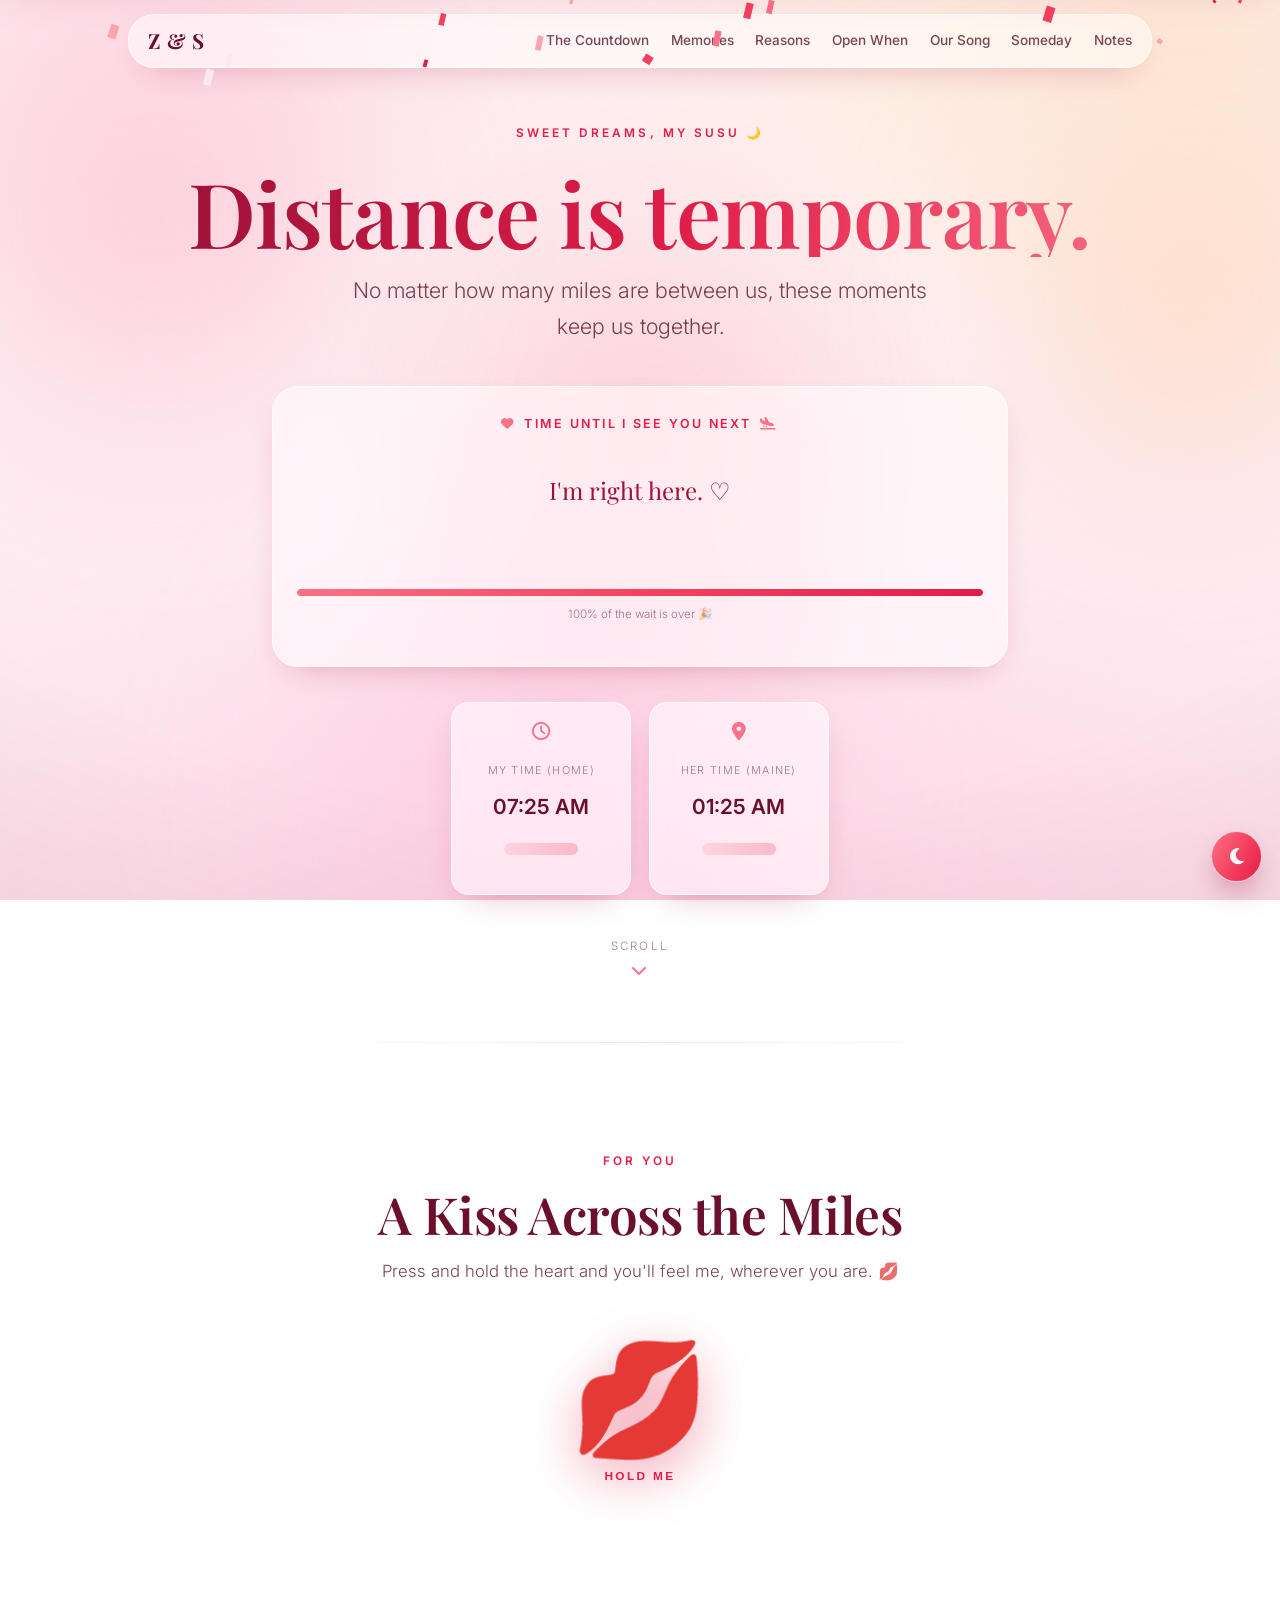
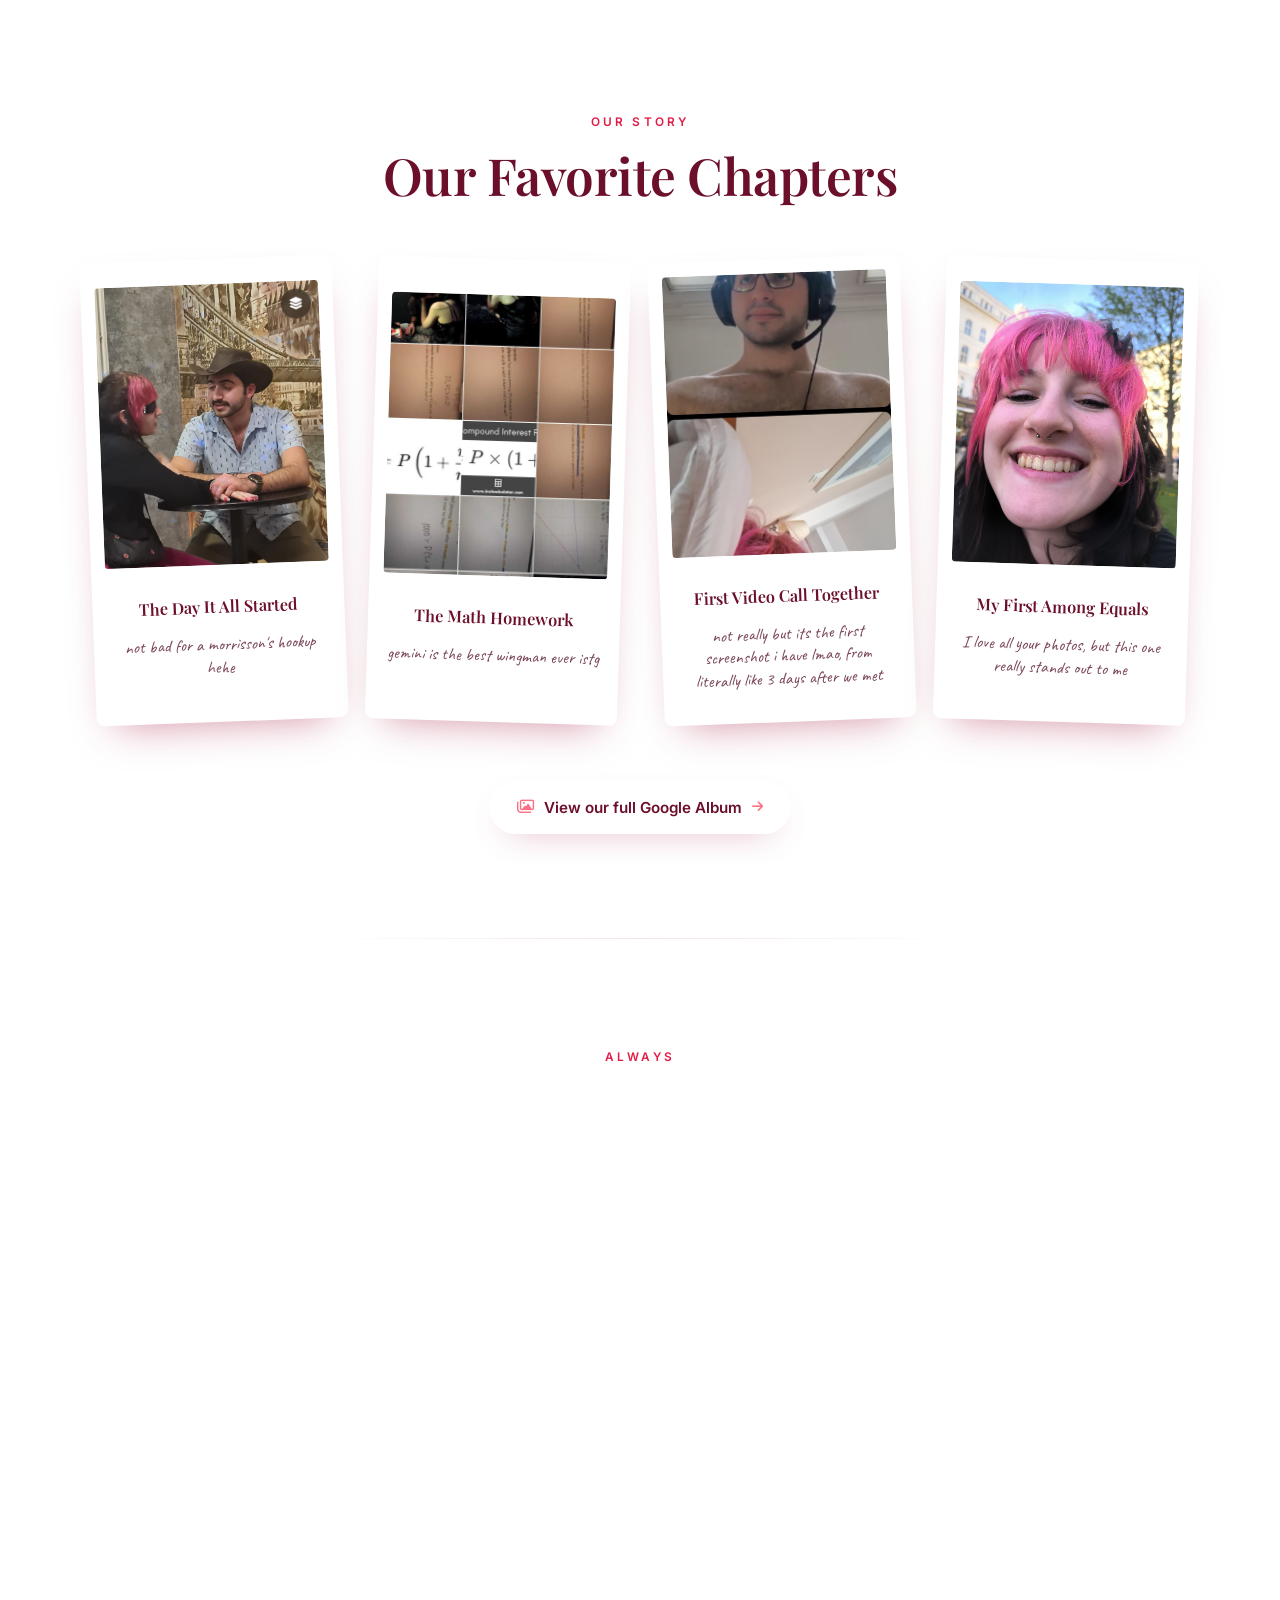
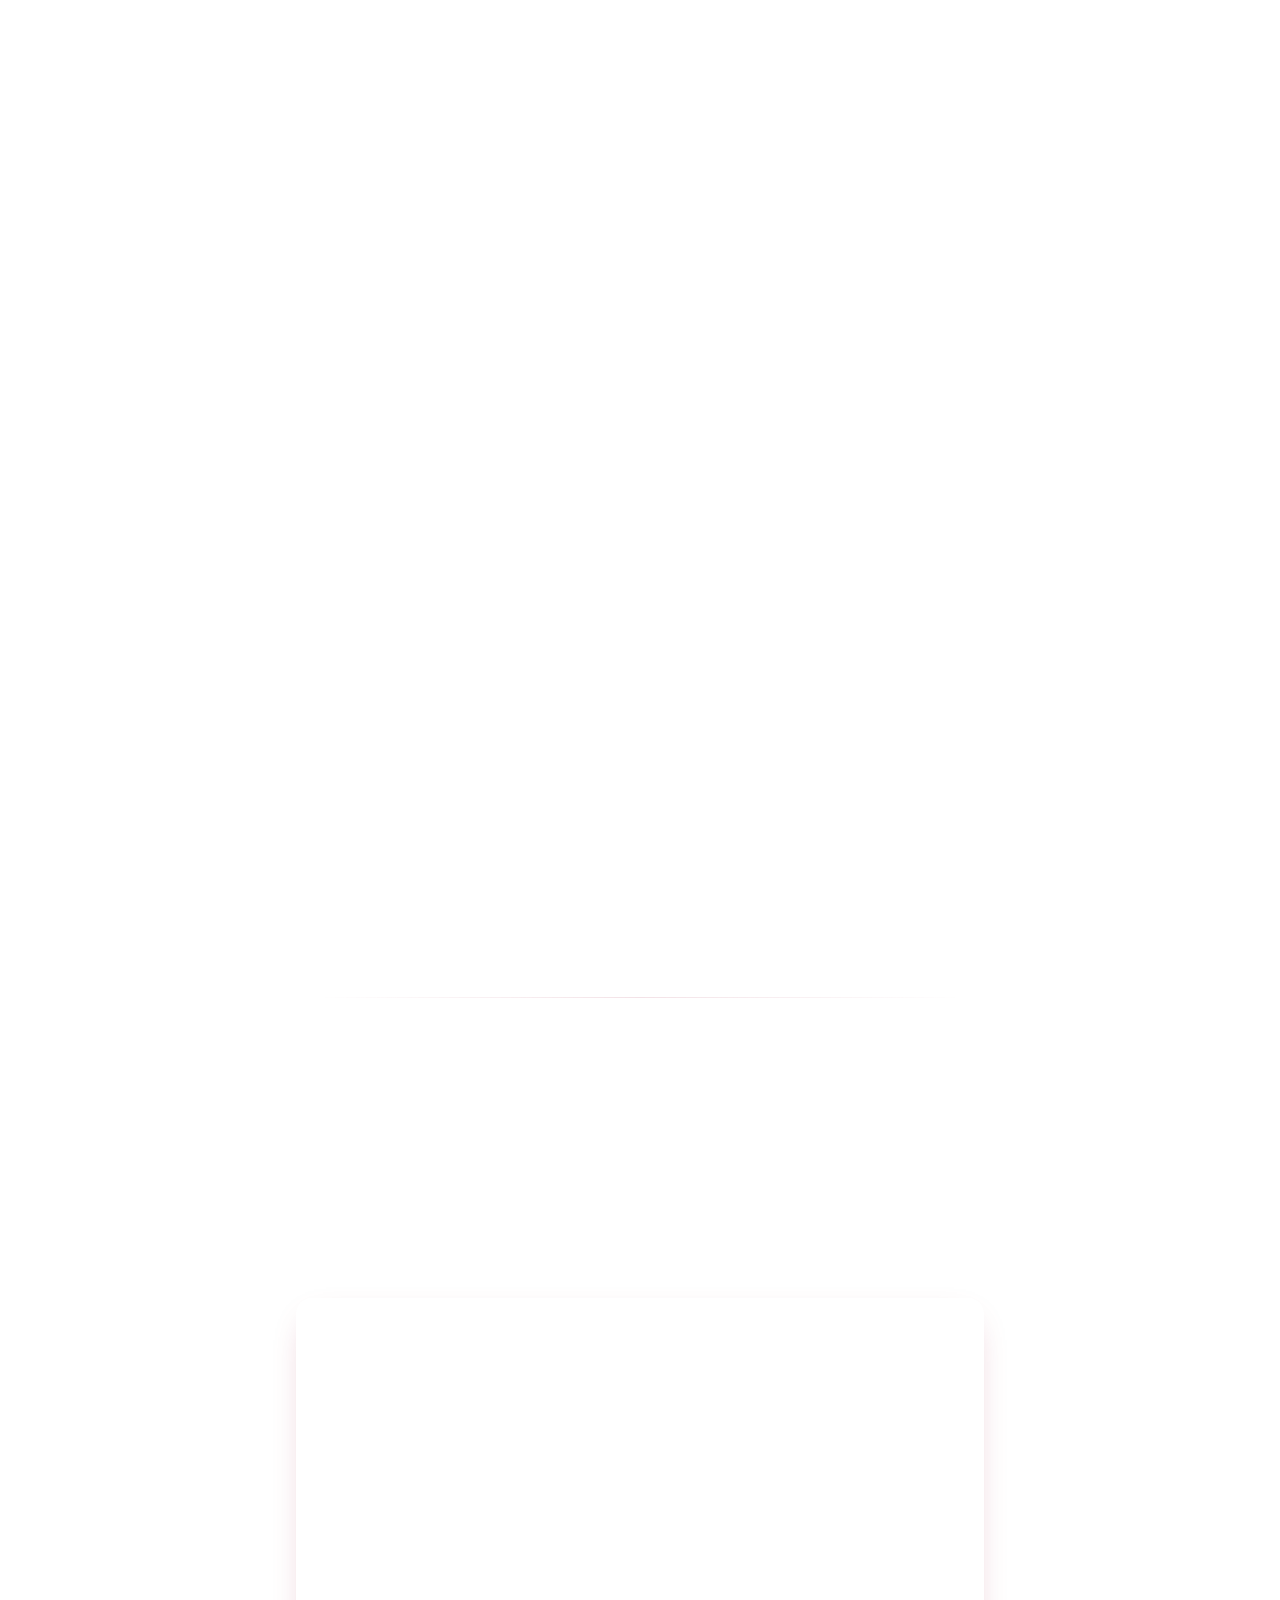
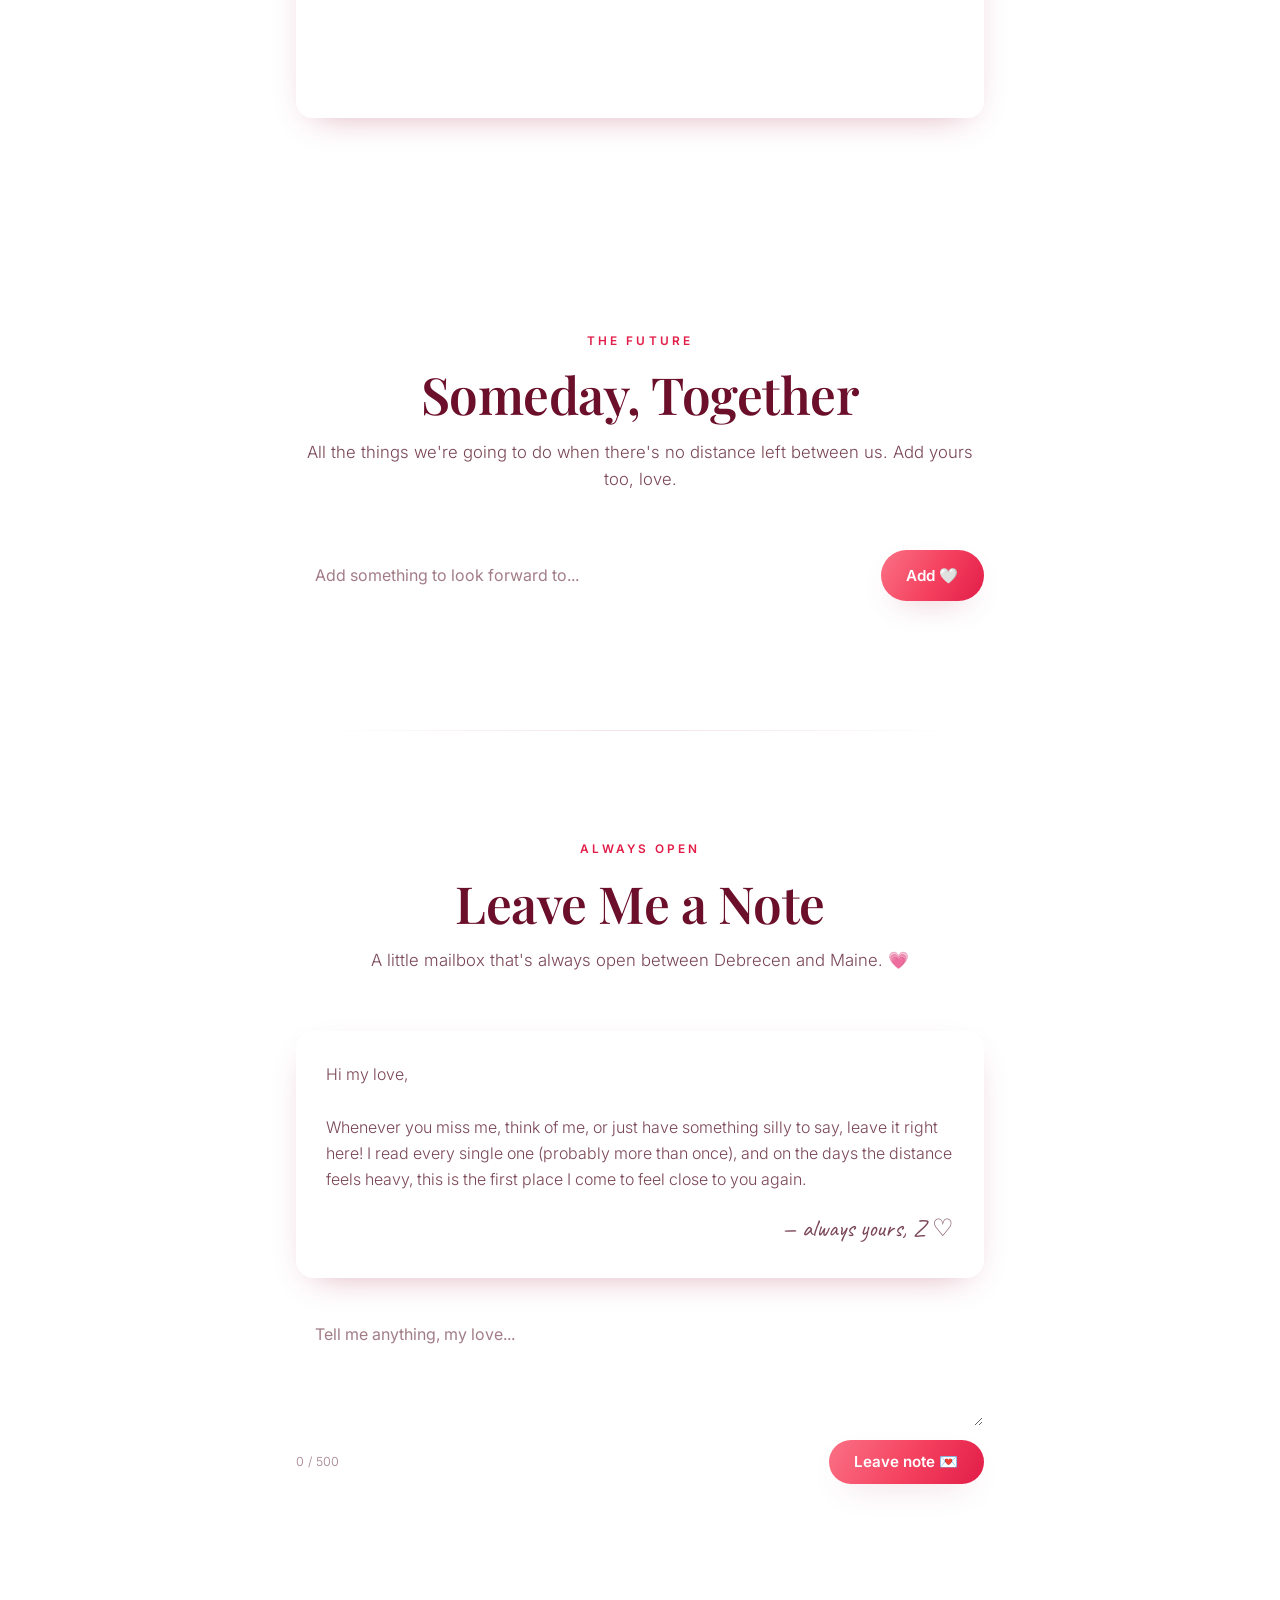
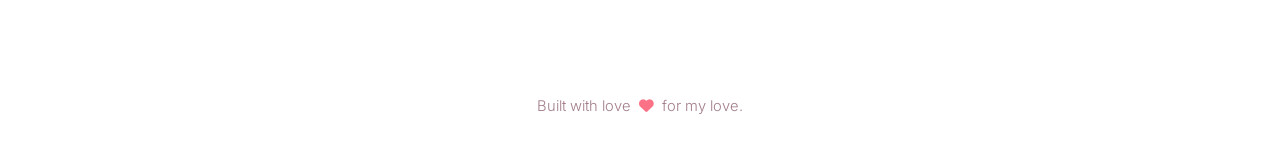
==== index.html @ ee59150f "Add files via upload" ====
<!DOCTYPE html>
<html lang='en'>
<head>
<meta charset='UTF-8'>
<meta name='viewport' content='width=device-width, initial-scale=1.0, viewport-fit=cover'>
<title>Our Memories</title>
<meta name='description' content='A little corner of the internet for us — counting down the days until I see you again.'>
<meta name='robots' content='noindex, nofollow'>
<meta property='og:title' content='Our Memories'>
<meta property='og:description' content='Distance is temporary. These moments keep us together.'>
<meta property='og:type' content='website'>
<link rel='icon' href="data:image/svg+xml,<svg xmlns='http://www.w3.org/2000/svg' viewBox='0 0 100 100'><text y='.9em' font-size='90'>💗</text></svg>">
<link rel='manifest' href='manifest.webmanifest'>
<meta name='theme-color' content='#fb7185'>
<meta name='apple-mobile-web-app-capable' content='yes'>
<meta name='apple-mobile-web-app-status-bar-style' content='black-translucent'>
<meta name='apple-mobile-web-app-title' content='Us'>
<link rel='apple-touch-icon' href='icon-180.png'>
<link rel='preconnect' href='https://fonts.googleapis.com'>
<link rel='preconnect' href='https://fonts.gstatic.com' crossorigin>
<link rel='stylesheet' href='https://cdnjs.cloudflare.com/ajax/libs/font-awesome/6.4.0/css/all.min.css'>
<link href='https://fonts.googleapis.com/css2?family=Playfair+Display:ital,wght@0,400;0,500;0,600;0,700;1,400;1,500&family=Inter:wght@300;400;500;600&family=Caveat:wght@500;600;700&display=swap' rel='stylesheet'>
<style>
/* ===================== TOKENS ===================== */
:root{
--cream:#fff7f3;--blush:#ffe9ef;--petal:#ffd9e6;
--rose:#fb7185;--rose-mid:#f43f5e;--rose-deep:#e11d48;--wine:#9f1239;
--ink:#4c0519;--ink-soft:rgba(76,5,25,.74);--ink-faint:rgba(76,5,25,.52);
--title:#6b0f2a;--kicker:#e11d48;
--panel:rgba(255,255,255,.55);--panel-strong:rgba(255,255,255,.76);--panel-border:rgba(255,255,255,.7);
--line:rgba(159,18,57,.12);
--shadow:0 26px 70px -28px rgba(159,18,57,.5);--shadow-sm:0 12px 34px -18px rgba(159,18,57,.42);
--grad:linear-gradient(120deg,#fb7185,#f43f5e 55%,#e11d48);
--radius:26px;--maxw:72rem;
}
body.dark{
--cream:#1b1029;--blush:#241433;--petal:#2c1530;
--ink:#efe6fb;--ink-soft:rgba(239,230,251,.78);--ink-faint:rgba(239,230,251,.5);
--title:#fbd2de;--kicker:#fb9bb1;
--panel:rgba(60,42,90,.5);--panel-strong:rgba(60,42,90,.72);--panel-border:rgba(255,255,255,.1);
--line:rgba(255,255,255,.08);
--shadow:0 28px 70px -24px rgba(0,0,0,.72);--shadow-sm:0 16px 40px -20px rgba(0,0,0,.62);
}
/* ===================== BASE ===================== */
*{box-sizing:border-box}
html{scroll-behavior:smooth;-webkit-text-size-adjust:100%}
body{margin:0;font-family:'Inter',system-ui,-apple-system,sans-serif;color:var(--ink);font-weight:300;line-height:1.65;-webkit-font-smoothing:antialiased;text-rendering:optimizeLegibility;min-height:100vh;overflow-x:hidden;
background:radial-gradient(115% 80% at 12% -6%,#ffe1ec 0%,transparent 55%),radial-gradient(95% 72% at 92% 4%,#ffe7d6 0%,transparent 50%),radial-gradient(125% 95% at 50% 112%,#ffd3e4 0%,transparent 56%),linear-gradient(180deg,#fff7f3 0%,#ffeef4 45%,#ffe6ef 100%);
background-attachment:fixed;transition:color .6s ease;}
body.dark{background:radial-gradient(115% 80% at 12% -6%,#2a1a4b 0%,transparent 55%),radial-gradient(95% 72% at 92% 4%,#3a1742 0%,transparent 50%),radial-gradient(125% 95% at 50% 112%,#241046 0%,transparent 56%),linear-gradient(180deg,#160d20 0%,#1d1230 50%,#241433 100%);background-attachment:fixed;}
::selection{background:rgba(244,63,94,.22);color:var(--wine)}
body.dark ::selection{background:rgba(251,113,133,.3);color:#fff}
img{max-width:100%;display:block}
a{color:inherit;text-decoration:none}
h1,h2,h3{margin:0;font-weight:600;line-height:1.08;letter-spacing:-.01em}
.serif,.serif-font{font-family:'Playfair Display',serif}
.script{font-family:'Caveat',cursive}
.text-2xl{font-size:1.5rem}.text-rose-900{color:var(--wine)}
.hidden{display:none!important}.flex{display:flex}.opacity-0{opacity:0!important}
.scale-95{transform:scale(.95)}.scale-100{transform:scale(1)}
.sr-only{position:absolute;width:1px;height:1px;padding:0;margin:-1px;overflow:hidden;clip:rect(0,0,0,0);white-space:nowrap;border:0}
.skip-link{position:absolute;left:-999px;top:0;z-index:300}
.skip-link:focus{left:12px;top:12px;background:#fff;color:var(--rose-deep);padding:.6rem 1.1rem;border-radius:999px;box-shadow:var(--shadow-sm)}
:focus-visible{outline:3px solid var(--rose-mid);outline-offset:3px;border-radius:.5rem}
/* ===================== CINEMATIC BG ===================== */
.bg-cine{position:fixed;inset:0;z-index:0;pointer-events:none;overflow:hidden}
.bg-cine .orb{position:absolute;border-radius:50%;filter:blur(64px);opacity:.55;mix-blend-mode:multiply;animation:orb-drift 28s ease-in-out infinite}
.orb.o1{width:48vw;height:48vw;left:-12vw;top:-10vh;background:radial-gradient(circle,#ffb3c8,transparent 68%)}
.orb.o2{width:42vw;height:42vw;right:-14vw;top:4vh;background:radial-gradient(circle,#ffd0a8,transparent 68%);animation-delay:-9s}
.orb.o3{width:54vw;height:54vw;left:16vw;bottom:-26vh;background:radial-gradient(circle,#ffc2dd,transparent 68%);animation-delay:-17s}
body.dark .bg-cine .orb{mix-blend-mode:screen;opacity:.42}
body.dark .orb.o1{background:radial-gradient(circle,#7a3fb0,transparent 68%)}
body.dark .orb.o2{background:radial-gradient(circle,#b5497e,transparent 68%)}
body.dark .orb.o3{background:radial-gradient(circle,#5b3aa6,transparent 68%)}
@keyframes orb-drift{0%,100%{transform:translate(0,0) scale(1)}33%{transform:translate(4vw,3vh) scale(1.08)}66%{transform:translate(-3vw,-2vh) scale(.95)}}
.bg-cine .grain{position:absolute;inset:-50%;width:200%;height:200%;background-image:url("data:image/svg+xml,%3Csvg xmlns='http://www.w3.org/2000/svg' width='160' height='160'%3E%3Cfilter id='n'%3E%3CfeTurbulence type='fractalNoise' baseFrequency='0.8' numOctaves='2' stitchTiles='stitch'/%3E%3C/filter%3E%3Crect width='100%25' height='100%25' filter='url(%23n)'/%3E%3C/svg%3E");opacity:.045;mix-blend-mode:multiply}
body.dark .bg-cine .grain{opacity:.07;mix-blend-mode:overlay}
.bg-cine::after{content:'';position:absolute;inset:0;background:radial-gradient(125% 100% at 50% 38%,transparent 52%,rgba(76,5,25,.12) 100%)}
body.dark .bg-cine::after{background:radial-gradient(125% 100% at 50% 38%,transparent 48%,rgba(0,0,0,.5) 100%)}
.content-layer{position:relative;z-index:1}
/* ===================== GLASS / SHELL ===================== */
.glass-panel{background:var(--panel);-webkit-backdrop-filter:blur(18px) saturate(140%);backdrop-filter:blur(18px) saturate(140%);border:1px solid var(--panel-border);box-shadow:var(--shadow-sm)}
.wrap{width:100%;max-width:var(--maxw);margin:0 auto;padding:0 1.5rem}
.section{padding:6.5rem 0;position:relative}
.section.alt::before{content:'';position:absolute;left:50%;top:0;transform:translateX(-50%);width:min(80%,640px);height:1px;background:linear-gradient(90deg,transparent,var(--line),transparent)}
.narrow{max-width:46rem;margin-left:auto;margin-right:auto}
.sec-head{text-align:center;max-width:42rem;margin:0 auto 3.5rem}
.kicker{display:inline-block;font-size:.74rem;text-transform:uppercase;letter-spacing:.26em;font-weight:600;color:var(--kicker);margin-bottom:1rem}
.sec-title{font-family:'Playfair Display',serif;font-size:clamp(2.1rem,5vw,3.2rem);color:var(--title)}
.sec-sub{margin-top:1rem;color:var(--ink-soft);font-size:1.05rem;font-weight:300}
/* ===================== BUTTONS ===================== */
.btn{display:inline-flex;align-items:center;gap:.6rem;padding:.82rem 1.7rem;border-radius:999px;font-family:'Inter',sans-serif;font-weight:600;font-size:.95rem;cursor:pointer;border:1px solid var(--panel-border);background:var(--panel-strong);color:var(--title);-webkit-backdrop-filter:blur(12px);backdrop-filter:blur(12px);box-shadow:var(--shadow-sm);transition:transform .25s ease,box-shadow .25s ease,background .25s ease}
.btn:hover{transform:translateY(-3px);box-shadow:var(--shadow)}
.btn i{color:var(--rose)}
.btn-grad{background:var(--grad);color:#fff;border:none}
.btn-grad i{color:#fff}
/* ===================== NAV ===================== */
.nav{position:fixed;top:0;left:0;width:100%;z-index:40;padding:.85rem 1rem}
.navbar{max-width:64rem;margin:0 auto;border-radius:26px;padding:.55rem 1.2rem;display:flex;flex-direction:column}
.navbar-row{display:flex;align-items:center;justify-content:space-between;gap:1rem}
.brand{font-family:'Playfair Display',serif;font-weight:700;font-size:1.3rem;color:var(--title);letter-spacing:.02em}
.nav-links{display:flex;gap:1.35rem;font-size:.85rem;font-weight:500}
.nav-link{color:var(--ink-soft);position:relative;transition:color .2s ease;padding:.15rem 0}
.nav-link::after{content:'';position:absolute;left:0;bottom:-2px;width:0;height:2px;border-radius:2px;background:var(--grad);transition:width .28s ease}
.nav-link:hover{color:var(--rose-deep)}
.nav-link:hover::after{width:100%}
#menu-toggle{display:none;width:2.4rem;height:2.4rem;align-items:center;justify-content:center;border:none;background:transparent;color:var(--title);font-size:1.2rem;cursor:pointer;border-radius:.6rem}
#mobile-menu{max-height:0;overflow:hidden;transition:max-height .35s ease}
#mobile-menu.open{max-height:360px}
.mobile-links{display:flex;flex-direction:column;gap:.2rem;padding-top:.75rem}
.mobile-links a{color:var(--ink-soft);padding:.6rem .5rem;border-radius:.7rem;font-size:.95rem;transition:background .2s ease,color .2s ease}
.mobile-links a:hover{background:var(--panel);color:var(--rose-deep)}
@media(max-width:820px){.nav-links{display:none}#menu-toggle{display:inline-flex}}
/* ===================== HERO ===================== */
.hero{min-height:100svh;display:flex;align-items:center;justify-content:center;text-align:center;padding:7rem 0 4rem;position:relative}
#countdown-section::before{content:'';position:absolute;top:6%;left:50%;transform:translateX(-50%);width:min(720px,94vw);height:720px;background:radial-gradient(circle,rgba(251,113,133,.2),transparent 62%);pointer-events:none;z-index:0;filter:blur(10px)}
body.dark #countdown-section::before{background:radial-gradient(circle,rgba(168,85,247,.22),transparent 62%)}
.hero-inner{position:relative;z-index:1;display:flex;flex-direction:column;align-items:center}
.greeting-float{animation:greet-float 4s ease-in-out infinite}
@keyframes greet-float{0%,100%{transform:translateY(0)}50%{transform:translateY(-4px)}}
.hero-title{font-family:'Playfair Display',serif;font-size:clamp(2.9rem,8.5vw,5.6rem);font-weight:600;line-height:1.02;margin:.4rem 0 1rem;background:linear-gradient(100deg,#9f1239,#e11d48,#fb7185,#e11d48,#9f1239);background-size:220% auto;-webkit-background-clip:text;background-clip:text;color:transparent;-webkit-text-fill-color:transparent;animation:hero-shine 8s linear infinite;will-change:transform}
@keyframes hero-shine{to{background-position:220% center}}
body.dark .hero-title{background:linear-gradient(100deg,#fbcfe8,#fda4af,#f9a8d4,#fda4af,#fbcfe8);background-size:220% auto;-webkit-background-clip:text;background-clip:text;-webkit-text-fill-color:transparent}
.hero-sub{font-size:clamp(1.05rem,2.4vw,1.35rem);color:var(--ink-soft);max-width:36rem;margin:0 auto 2.6rem;font-weight:300}
.scroll-cue{margin-top:2.6rem;display:inline-flex;flex-direction:column;align-items:center;gap:.35rem;color:var(--ink-faint);font-size:.72rem;letter-spacing:.2em;text-transform:uppercase}
.scroll-cue i{font-size:1rem;color:var(--rose);animation:bob 2s ease-in-out infinite}
@keyframes bob{0%,100%{transform:translateY(0)}50%{transform:translateY(6px)}}
/* ===================== COUNTDOWN CARD ===================== */
.countdown{width:100%;max-width:46rem;margin:0 auto;padding:1.9rem 1.5rem;border-radius:var(--radius)}
.countdown-label{font-size:.78rem;text-transform:uppercase;letter-spacing:.18em;color:var(--kicker);font-weight:600;display:flex;align-items:center;justify-content:center;gap:.55rem;margin-bottom:1.5rem}
@keyframes cardGlow{0%,100%{box-shadow:0 0 0 0 rgba(244,63,94,0),0 12px 34px -18px rgba(159,18,57,.42)}50%{box-shadow:0 0 34px 10px rgba(244,63,94,.18),0 12px 34px -14px rgba(159,18,57,.5)}}
#countdown-card{animation:cardGlow 2.6s ease-in-out infinite}
.heartbeat{animation:heartbeat 1s ease-in-out infinite;display:inline-block;color:var(--rose)}
@keyframes heartbeat{0%,100%{transform:scale(1)}14%{transform:scale(1.22)}28%{transform:scale(1)}42%{transform:scale(1.18)}56%{transform:scale(1)}}
#countdown-display{display:flex;align-items:flex-start;justify-content:center;flex-wrap:wrap;gap:.3rem}
.flip-unit{display:flex;flex-direction:column;align-items:center}
.flip-card{width:clamp(58px,12vw,88px);height:clamp(72px,14vw,108px);position:relative;perspective:520px}
.flip-inner{width:100%;height:100%;position:relative;transform-style:preserve-3d}
.flip-face{position:absolute;inset:0;display:flex;align-items:center;justify-content:center;border-radius:.7rem;font-family:'Playfair Display',serif;font-size:clamp(1.8rem,5vw,3.1rem);font-weight:600;color:var(--ink);background:rgba(255,255,255,.82);box-shadow:0 6px 18px rgba(159,18,57,.12);backface-visibility:hidden;-webkit-backface-visibility:hidden}
.flip-face.back{transform:rotateX(180deg)}
body.dark .flip-face{background:rgba(255,255,255,.1);color:#fbe9ef;box-shadow:0 6px 18px rgba(0,0,0,.4)}
.flip-label{margin-top:.55rem;font-size:clamp(.6rem,1.5vw,.7rem);text-transform:uppercase;letter-spacing:.12em;font-weight:600;color:var(--ink-faint)}
.flip-separator{font-family:'Playfair Display',serif;font-size:clamp(1.6rem,4vw,2.8rem);font-weight:600;color:var(--ink-faint);margin:0 clamp(3px,1vw,10px);padding-bottom:1.6rem;align-self:center}
#milestone-msg{min-height:1.4rem;font-size:.9rem;color:var(--ink-faint);font-style:italic;margin-top:1.1rem}
.progress-track{width:100%;height:7px;background:rgba(244,63,94,.13);border-radius:999px;overflow:hidden;margin-top:1.4rem}
.progress-fill{height:100%;border-radius:999px;background:var(--grad);transition:width 1s linear}
.progress-label{font-size:.72rem;color:var(--ink-faint);margin-top:.55rem;text-align:center}
.clocks{display:flex;flex-wrap:wrap;justify-content:center;align-items:stretch;gap:1.1rem;margin-top:2.2rem}
.clock{display:flex;flex-direction:column;align-items:center;justify-content:flex-start;text-align:center;gap:.2rem;padding:1.3rem 1.7rem;border-radius:18px;min-width:180px}
.clock > i{color:var(--rose);font-size:1.15rem;margin-bottom:.35rem}
.clock .c-label{font-size:.68rem;text-transform:uppercase;letter-spacing:.12em;color:var(--ink-faint)}
.clock .c-time{font-weight:600;color:var(--title);font-size:1.3rem;margin:.05rem 0 .25rem}
.clock .c-wx{font-size:.78rem;color:var(--ink-soft);display:flex;align-items:center;justify-content:center;gap:.1rem;min-height:24px}
</style>
<style>
/* ===== THEME TOGGLE ===== */
.theme-toggle{position:fixed;right:1.1rem;bottom:1.1rem;z-index:60;width:3.2rem;height:3.2rem;border-radius:50%;border:1px solid var(--panel-border);background:var(--grad);color:#fff;font-size:1.15rem;cursor:pointer;box-shadow:0 14px 30px -10px rgba(159,18,57,.6);display:flex;align-items:center;justify-content:center;transition:transform .3s cubic-bezier(.34,1.56,.64,1),box-shadow .3s ease,background .4s ease;animation:tog-float 3.6s ease-in-out infinite}
.theme-toggle:hover{transform:translateY(-4px) rotate(-8deg) scale(1.07);box-shadow:var(--shadow)}
.theme-toggle:active{transform:scale(.92)}
body.dark .theme-toggle{background:linear-gradient(120deg,#6366f1,#a855f7 60%,#7c3aed);box-shadow:0 14px 30px -10px rgba(124,58,237,.7)}
@keyframes tog-float{0%,100%{transform:translateY(0)}50%{transform:translateY(-5px)}}
@media(max-width:820px){.theme-toggle{width:2.9rem;height:2.9rem;right:.9rem;bottom:.9rem;font-size:1.05rem}}
/* ===== CONFETTI + HEARTS ===== */
#confetti-canvas{position:fixed;inset:0;width:100%;height:100%;pointer-events:none;z-index:80}
#heart-field{position:fixed;inset:0;pointer-events:none;z-index:6;overflow:hidden}
.floating-heart{position:fixed;bottom:-44px;color:var(--rose);opacity:0;pointer-events:none;animation:floatUp linear forwards;will-change:transform,opacity}
@keyframes floatUp{0%{transform:translateY(0) scale(.6) rotate(0);opacity:0}12%{opacity:.8}100%{transform:translateY(-118vh) scale(1.1) rotate(38deg);opacity:0}}
.tap-heart{position:fixed;z-index:85;pointer-events:none;line-height:1;will-change:transform,opacity;animation:tap-pop .9s ease-out forwards}
@keyframes tap-pop{0%{transform:translate(-50%,-50%) scale(.5);opacity:1}100%{transform:translate(-50%,-180%) scale(1.25);opacity:0}}
/* ===== MONTHSARY BANNER ===== */
#monthsary-banner{position:fixed;top:0;left:0;width:100%;z-index:95;text-align:center;padding:.85rem 1rem;background:var(--grad);color:#fff;font-weight:600;font-size:.95rem;box-shadow:0 12px 30px -12px rgba(159,18,57,.6);transform:translateY(-130%);transition:transform .6s cubic-bezier(.34,1.56,.64,1)}
#monthsary-banner.show{transform:translateY(0)}
/* ===== REVEAL ===== */
.reveal{opacity:0;transform:translateY(28px);transition:opacity .85s ease,transform .85s cubic-bezier(.22,1,.36,1)}
.reveal.visible{opacity:1;transform:none}
@media(prefers-reduced-motion:reduce){.reveal{opacity:1;transform:none;transition:none}.theme-toggle{animation:none}}
/* ===== KISS ===== */
.kiss-btn{position:relative;display:inline-flex;flex-direction:column;align-items:center;gap:.8rem;border:none;background:transparent;cursor:pointer;padding:1rem;user-select:none;-webkit-user-select:none;-webkit-tap-highlight-color:transparent;touch-action:none}
.kiss-emoji{font-size:clamp(4rem,16vw,7rem);line-height:1;filter:drop-shadow(0 16px 26px rgba(225,29,72,.4));transition:transform .25s ease}
.kiss-btn:hover .kiss-emoji{transform:scale(1.05)}
.kiss-btn.holding .kiss-emoji{animation:kiss-pulse .55s ease-in-out infinite}
@keyframes kiss-pulse{0%,100%{transform:scale(1)}50%{transform:scale(1.2)}}
.kiss-hint{font-size:.74rem;text-transform:uppercase;letter-spacing:.2em;font-weight:600;color:var(--kicker)}
/* ===== WEATHER SCENES ===== */
.c-wx .wxa{position:relative;display:inline-block;width:30px;height:24px;margin-right:.5rem;vertical-align:middle;flex:none}
.wx-skeleton{display:inline-block;width:74px;height:12px;border-radius:6px;background:linear-gradient(90deg,rgba(244,63,94,.12),rgba(244,63,94,.28),rgba(244,63,94,.12));background-size:200% 100%;animation:wx-shimmer 1.2s linear infinite}
.wx-unavail{opacity:.62;font-style:italic}
@keyframes wx-shimmer{0%{background-position:200% 0}100%{background-position:-200% 0}}
.wx-core{position:absolute;left:7px;top:4px;width:16px;height:16px;border-radius:50%;background:radial-gradient(circle at 35% 35%,#ffe49a,#ffb43d);box-shadow:0 0 8px rgba(255,180,61,.8)}
.wx-core.sm{width:12px;height:12px;left:2px;top:2px}
.wx-rays{position:absolute;left:7px;top:4px;width:16px;height:16px;border-radius:50%;animation:wx-spin 9s linear infinite}
.wx-rays::before{content:'';position:absolute;inset:-5px;border-radius:50%;background:conic-gradient(from 0deg,transparent 0 8%,rgba(255,180,61,.85) 8% 12%,transparent 12% 25%,rgba(255,180,61,.85) 25% 29%,transparent 29% 50%,rgba(255,180,61,.85) 50% 54%,transparent 54% 75%,rgba(255,180,61,.85) 75% 79%,transparent 79%);-webkit-mask:radial-gradient(circle,transparent 9px,#000 10px);mask:radial-gradient(circle,transparent 9px,#000 10px)}
.wx-rays.sm{left:2px;top:2px;width:12px;height:12px}
@keyframes wx-spin{to{transform:rotate(360deg)}}
.wx-moon{position:absolute;left:8px;top:3px;width:15px;height:15px;border-radius:50%;background:radial-gradient(circle at 65% 35%,#fdf6d8,#dfe3f0);box-shadow:inset -4px -1px 0 -1px rgba(120,130,170,.45),0 0 8px rgba(220,225,255,.6)}
.wx-moon.sm{width:11px;height:11px;left:3px;top:2px}
.wx-cloud{position:absolute;left:3px;bottom:3px;width:24px;height:11px;background:#cfd6e6;border-radius:9px;box-shadow:0 1px 3px rgba(0,0,0,.12)}
.wx-cloud::before{content:'';position:absolute;left:4px;top:-6px;width:11px;height:11px;border-radius:50%;background:#cfd6e6}
.wx-cloud::after{content:'';position:absolute;left:11px;top:-8px;width:13px;height:13px;border-radius:50%;background:#dde3f0}
body.dark .wx-cloud,body.dark .wx-cloud::before,body.dark .wx-cloud::after{background:#7c84a0}
.wxa-partly .wx-cloud{left:8px;bottom:1px;transform:scale(.82)}
.wx-drop{position:absolute;bottom:-1px;width:2px;height:6px;border-radius:2px;background:#5aa7e0;animation:wx-rain .9s linear infinite}
.wx-drop.d1{left:8px;animation-delay:0s}.wx-drop.d2{left:14px;animation-delay:.3s}.wx-drop.d3{left:20px;animation-delay:.6s}
@keyframes wx-rain{0%{transform:translateY(-4px);opacity:0}30%{opacity:1}100%{transform:translateY(8px);opacity:0}}
.wx-flake{position:absolute;bottom:0;width:4px;height:4px;border-radius:50%;background:#eaf2ff;animation:wx-snow 1.8s linear infinite}
.wx-flake.f1{left:8px;animation-delay:0s}.wx-flake.f2{left:14px;animation-delay:.5s}.wx-flake.f3{left:20px;animation-delay:1s}
@keyframes wx-snow{0%{transform:translateY(-4px) translateX(0);opacity:0}30%{opacity:1}100%{transform:translateY(9px) translateX(3px);opacity:0}}
.wx-bolt{position:absolute;left:13px;bottom:-1px;width:0;height:0;border-left:4px solid transparent;border-right:4px solid transparent;border-top:9px solid #ffd23d;filter:drop-shadow(0 0 4px rgba(255,210,61,.9));animation:wx-flash 1.4s steps(1) infinite}
@keyframes wx-flash{0%,90%,100%{opacity:.3}92%,98%{opacity:1}}
.wx-fogline{position:absolute;left:3px;width:24px;height:3px;border-radius:3px;background:#c3cad9;animation:wx-fog 3s ease-in-out infinite}
.wx-fogline:nth-child(1){top:6px}.wx-fogline:nth-child(2){top:12px;animation-delay:.6s}.wx-fogline:nth-child(3){top:18px;animation-delay:1.2s}
@keyframes wx-fog{0%,100%{transform:translateX(-2px);opacity:.6}50%{transform:translateX(2px);opacity:1}}
.clock.is-day{background:linear-gradient(135deg,rgba(255,236,179,.5),rgba(255,255,255,.5))}
.clock.is-night{background:linear-gradient(135deg,rgba(99,102,241,.22),rgba(60,42,90,.32))}
body.dark .clock.is-day{background:linear-gradient(135deg,rgba(255,200,90,.16),rgba(60,42,90,.5))}
/* ===== GALLERY ===== */
.gallery{display:grid;grid-template-columns:repeat(auto-fit,minmax(210px,1fr));gap:2rem;justify-items:center}
.polaroid{border:none;cursor:pointer;background:#fff;padding:.85rem .85rem 0;border-radius:8px;box-shadow:0 18px 40px -20px rgba(159,18,57,.5);transition:transform .35s cubic-bezier(.34,1.56,.64,1),box-shadow .35s ease;max-width:260px;width:100%}
.polaroid:nth-child(odd){transform:rotate(-2.2deg)}
.polaroid:nth-child(even){transform:rotate(1.8deg)}
.polaroid:hover{transform:rotate(0) translateY(-8px) scale(1.03);box-shadow:var(--shadow);z-index:2}
body.dark .polaroid{background:#2a1c3d}
.frame{position:relative;aspect-ratio:4/5;overflow:hidden;border-radius:4px;background:#f3e7ee}
.frame img{width:100%;height:100%;object-fit:cover;display:block}
.badge{position:absolute;top:.5rem;right:.5rem;z-index:2;width:1.9rem;height:1.9rem;border-radius:50%;display:flex;align-items:center;justify-content:center;background:rgba(0,0,0,.45);color:#fff;font-size:.78rem;-webkit-backdrop-filter:blur(4px);backdrop-filter:blur(4px)}
.cap{padding:.85rem .4rem 1rem;text-align:center}
.cap-title{font-family:'Playfair Display',serif;font-size:1.02rem;color:var(--title);font-weight:600}
.cap-note{font-family:'Caveat',cursive;font-size:1.08rem;color:var(--ink-soft);margin-top:.15rem;line-height:1.3}
/* ===== REASONS ===== */
.reasons-wrap{display:flex;flex-direction:column;align-items:center;gap:1.6rem}
.reason-card-btn{width:100%;border:none;cursor:pointer;padding:2.8rem 2rem;border-radius:var(--radius);text-align:center;min-height:9rem;display:flex;align-items:center;justify-content:center;transition:transform .3s ease,box-shadow .3s ease}
.reason-card-btn:hover{transform:translateY(-4px);box-shadow:var(--shadow)}
#reason-text{font-family:'Playfair Display',serif;font-size:clamp(1.3rem,3.5vw,1.9rem);color:var(--title);font-style:italic;line-height:1.4;animation:reason-in .5s ease}
@keyframes reason-in{from{opacity:0;transform:translateY(8px)}to{opacity:1;transform:none}}
/* ===== LETTERS ===== */
.letter-grid{display:grid;grid-template-columns:repeat(auto-fill,minmax(230px,1fr));gap:1.1rem}
.letter-tile{display:flex;flex-direction:column;align-items:flex-start;gap:.7rem;text-align:left;border:none;cursor:pointer;padding:1.5rem 1.4rem;border-radius:18px;transition:transform .28s ease,box-shadow .28s ease}
.letter-tile:hover{transform:translateY(-5px);box-shadow:var(--shadow)}
.letter-tile i{font-size:1.3rem;color:var(--rose)}
.letter-tile h3{font-family:'Playfair Display',serif;font-size:1.06rem;font-weight:600;color:var(--title);line-height:1.25}
/* ===== LETTER MODAL ===== */
.letter-modal{position:fixed;inset:0;z-index:110;display:flex;align-items:center;justify-content:center;padding:1.5rem;background:rgba(76,5,25,.45);-webkit-backdrop-filter:blur(6px);backdrop-filter:blur(6px);transition:opacity .35s ease}
.letter-card{position:relative;width:100%;max-width:36rem;max-height:85vh;overflow-y:auto;padding:2.6rem 2.2rem;border-radius:22px;background:linear-gradient(180deg,#fffdf8,#fff5f6);box-shadow:0 40px 90px -30px rgba(76,5,25,.7);transition:transform .35s cubic-bezier(.34,1.56,.64,1)}
body.dark .letter-card{background:linear-gradient(180deg,#241636,#2c1840);color:var(--ink)}
.letter-close{position:absolute;top:1rem;right:1rem;width:2.3rem;height:2.3rem;border-radius:50%;border:none;cursor:pointer;background:rgba(159,18,57,.08);color:var(--rose-deep);font-size:1rem;display:flex;align-items:center;justify-content:center;transition:background .2s ease}
.letter-close:hover{background:rgba(159,18,57,.18)}
#modal-title{font-family:'Playfair Display',serif;font-size:1.6rem;color:var(--title);margin-bottom:1rem;padding-right:2rem}
#modal-body{font-family:'Caveat',cursive;font-size:1.5rem;line-height:1.5;color:var(--ink-soft)}
/* ===== LIGHTBOX ===== */
#lightbox{position:fixed;inset:0;z-index:120;display:none;align-items:center;justify-content:center;padding:2rem;background:rgba(12,2,8,.92);cursor:zoom-out}
#lightbox.open{display:flex}
#lightbox img{max-width:92vw;max-height:86vh;border-radius:10px;box-shadow:0 30px 80px rgba(0,0,0,.6);cursor:default}
.lightbox-btn{position:absolute;width:3rem;height:3rem;border-radius:50%;border:none;cursor:pointer;background:rgba(255,255,255,.14);color:#fff;font-size:1.1rem;display:flex;align-items:center;justify-content:center;-webkit-backdrop-filter:blur(6px);backdrop-filter:blur(6px);transition:background .2s ease}
.lightbox-btn:hover{background:rgba(255,255,255,.28)}
#lightbox-close{top:1.3rem;right:1.3rem}
#lightbox-prev{left:1.3rem;top:50%;transform:translateY(-50%)}
#lightbox-next{right:1.3rem;top:50%;transform:translateY(-50%)}
#lightbox-counter{position:absolute;bottom:1.5rem;left:50%;transform:translateX(-50%);color:rgba(255,255,255,.85);font-size:.85rem;letter-spacing:.05em}
/* ===== PLAYLIST ===== */
#playlist-embed iframe{display:block;width:100%;border:0;border-radius:16px;box-shadow:var(--shadow-sm);min-height:420px}
.pl-placeholder{padding:2rem;border-radius:16px;text-align:center;color:var(--ink-soft);background:var(--panel);border:1px dashed var(--line)}
.pl-placeholder code{background:rgba(159,18,57,.1);padding:.1rem .4rem;border-radius:5px;font-size:.9em}
/* ===== FORMS ===== */
.gb-input,.gb-textarea{width:100%;font-family:'Inter',sans-serif;font-size:1rem;color:var(--ink);background:var(--panel-strong);border:1px solid var(--panel-border);border-radius:14px;padding:.9rem 1.1rem;transition:border-color .2s ease,box-shadow .2s ease}
.gb-textarea{min-height:120px;resize:vertical;line-height:1.6}
.gb-input:focus,.gb-textarea:focus{outline:none;border-color:var(--rose-mid);box-shadow:0 0 0 4px rgba(244,63,94,.14)}
.gb-input::placeholder,.gb-textarea::placeholder{color:var(--ink-faint)}
.gb-submit{white-space:nowrap;border:none;cursor:pointer;font-family:'Inter',sans-serif;font-weight:600;font-size:.95rem;color:#fff;background:var(--grad);border-radius:999px;padding:.8rem 1.6rem;box-shadow:var(--shadow-sm);transition:transform .25s ease,box-shadow .25s ease}
.gb-submit:hover{transform:translateY(-2px);box-shadow:var(--shadow)}
.gb-submit:disabled{opacity:.55;cursor:not-allowed;transform:none}
.bl-form{display:flex;gap:.7rem;margin-bottom:1.6rem;flex-wrap:wrap}
.bl-form .gb-input{flex:1;min-width:200px}
.bl-list{list-style:none;margin:0;padding:0;display:flex;flex-direction:column;gap:.65rem}
.bl-item{display:flex;align-items:center;gap:.85rem;padding:.85rem 1.1rem;border-radius:14px;background:var(--panel);border:1px solid var(--line);animation:reason-in .35s ease}
.bl-check{flex:none;width:1.4rem;height:1.4rem;border-radius:50%;border:2px solid var(--rose-mid);background:transparent;cursor:pointer;display:flex;align-items:center;justify-content:center;color:#fff;font-size:.7rem;transition:background .2s ease}
.bl-item.done .bl-check{background:var(--rose-mid)}
.bl-item.done .bl-text{text-decoration:line-through;color:var(--ink-faint)}
.bl-text{flex:1;color:var(--ink);font-size:1rem}
.bl-del{flex:none;border:none;background:transparent;color:var(--ink-faint);cursor:pointer;font-size:.95rem;padding:.3rem;border-radius:8px;transition:color .2s ease,background .2s ease}
.bl-del:hover{color:var(--rose-deep);background:rgba(159,18,57,.1)}
.bl-empty,.gb-empty{text-align:center;color:var(--ink-faint);font-style:italic;padding:1.5rem 0}
.gb-intro{padding:1.8rem;border-radius:18px;margin-bottom:1.8rem}
.gb-intro p{margin:0;color:var(--ink-soft)}
.gb-sign{font-family:'Caveat',cursive;font-size:1.5rem;color:var(--rose-deep);margin-top:1rem !important;text-align:right}
.gb-form{display:flex;flex-direction:column;gap:.8rem;margin-bottom:2rem}
.gb-row{display:flex;align-items:center;justify-content:space-between;gap:1rem}
.gb-count{font-size:.78rem;color:var(--ink-faint)}
.gb-notice{padding:.8rem 1.1rem;border-radius:12px;font-size:.9rem;text-align:center;background:rgba(244,63,94,.12);color:var(--rose-deep)}
.gb-wall{display:grid;grid-template-columns:repeat(auto-fill,minmax(215px,1fr));gap:1.7rem 1.5rem;margin-top:1.8rem;padding-top:.6rem}
.gb-note{position:relative;padding:1.95rem 1.35rem 1.2rem;border-radius:2px;background:#fff59d;color:#5a4632;box-shadow:0 12px 22px -10px rgba(60,30,10,.45);display:flex;flex-direction:column;gap:.4rem;animation:reason-in .45s ease;transform:rotate(-1.8deg);transition:transform .25s ease,box-shadow .25s ease}
.gb-note::before{content:'';position:absolute;top:-10px;left:50%;width:74px;height:24px;transform:translateX(-50%) rotate(-3deg);background:rgba(255,255,255,.5);border:1px solid rgba(0,0,0,.04);box-shadow:0 3px 6px rgba(0,0,0,.12)}
.gb-note:nth-child(4n+2){background:#ffc9dd;transform:rotate(1.6deg)}
.gb-note:nth-child(4n+3){background:#c4ecd0;transform:rotate(-.7deg)}
.gb-note:nth-child(4n+4){background:#c2e2ff;transform:rotate(1.1deg)}
.gb-note:nth-child(4n+2)::before,.gb-note:nth-child(4n+4)::before{transform:translateX(-50%) rotate(3deg)}
.gb-note:hover{transform:rotate(0) scale(1.04);box-shadow:0 18px 32px -10px rgba(60,30,10,.5);z-index:3}
.gb-note-msg{font-family:'Caveat',cursive;font-size:1.5rem;line-height:1.28;color:#473827;word-break:break-word}
.gb-note-meta{display:flex;align-items:center;justify-content:space-between;gap:.6rem;font-size:.72rem;color:rgba(71,56,39,.62);margin-top:.5rem}
.gb-note-name{font-weight:700;color:#c2406d;font-family:'Caveat',cursive;font-size:1.12rem}
body.dark .gb-note,body.dark .gb-note-msg{color:#473827}
/* ===== FOOTER ===== */
.site-footer{text-align:center;padding:4rem 1.5rem 3rem;color:var(--ink-faint);font-size:.92rem}
.site-footer p{margin:0;display:inline-flex;align-items:center;gap:.5rem;flex-wrap:wrap;justify-content:center}
.ft-heart{color:var(--rose);animation:heartbeat 1.4s ease-in-out infinite}
</style>
</head>
<body>
<a href='#countdown-section' class='skip-link'>Skip to content</a>
<div class='bg-cine' aria-hidden='true'><span class='orb o1'></span><span class='orb o2'></span><span class='orb o3'></span><span class='grain'></span></div>
<div id='monthsary-banner' role='status' aria-live='polite'></div>
<canvas id='confetti-canvas' aria-hidden='true'></canvas>
<div id='heart-field' aria-hidden='true'></div>
<button id='theme-toggle' type='button' class='theme-toggle' aria-label='Toggle light and dark mode'><i id='theme-icon' class='fa-solid fa-moon' aria-hidden='true'></i></button>
<div class='content-layer'>
<nav class='nav'>
<div class='navbar glass-panel'>
<div class='navbar-row'>
<a href='#countdown-section' class='brand'>Z &amp; S</a>
<div class='nav-links'>
<a class='nav-link' href='#countdown-section'>The Countdown</a>
<a class='nav-link' href='#gallery-section'>Memories</a>
<a class='nav-link' href='#reasons-section'>Reasons</a>
<a class='nav-link' href='#letters-section'>Open When</a>
<a class='nav-link' href='#playlist-section'>Our Song</a>
<a class='nav-link' href='#bucket-section'>Someday</a>
<a class='nav-link' href='#guestbook-section'>Notes</a>
</div>
<button id='menu-toggle' type='button' aria-label='Open menu' aria-expanded='false'><i id='menu-icon' class='fa-solid fa-bars' aria-hidden='true'></i></button>
</div>
<div id='mobile-menu'>
<div class='mobile-links'>
<a class='nav-link' href='#countdown-section'>The Countdown</a>
<a class='nav-link' href='#gallery-section'>Memories</a>
<a class='nav-link' href='#reasons-section'>Reasons</a>
<a class='nav-link' href='#letters-section'>Open When</a>
<a class='nav-link' href='#playlist-section'>Our Song</a>
<a class='nav-link' href='#bucket-section'>Someday</a>
<a class='nav-link' href='#guestbook-section'>Notes</a>
</div>
</div>
</div>
</nav>
<header id='countdown-section' class='hero'>
<div class='wrap hero-inner'>
<p id='greeting' class='greeting-float kicker reveal'></p>
<h1 class='hero-title reveal'>Distance is temporary.</h1>
<p class='hero-sub reveal' style='transition-delay:.1s'>No matter how many miles are between us, these moments keep us together.</p>
<div id='countdown-card' class='glass-panel countdown reveal' style='transition-delay:.2s'>
<h3 class='countdown-label'><i class='fa-solid fa-heart heartbeat' aria-hidden='true'></i>Time until I see you next<i class='fa-solid fa-plane-arrival' aria-hidden='true' style='color:var(--rose)'></i></h3>
<div id='countdown-display' role='timer' aria-live='off' aria-label='Countdown to reunion'>
<div class='flip-unit'>
<div class='flip-card' id='card-days'>
<div class='flip-inner' id='inner-days'>
<div class='flip-face front' id='front-days'>00</div>
<div class='flip-face back' id='back-days'>00</div>
</div>
</div>
<span class='flip-label'>Days</span>
</div>
<span class='flip-separator' aria-hidden='true'>:</span>
<div class='flip-unit'>
<div class='flip-card' id='card-hours'>
<div class='flip-inner' id='inner-hours'>
<div class='flip-face front' id='front-hours'>00</div>
<div class='flip-face back' id='back-hours'>00</div>
</div>
</div>
<span class='flip-label'>Hours</span>
</div>
<span class='flip-separator' aria-hidden='true'>:</span>
<div class='flip-unit'>
<div class='flip-card' id='card-mins'>
<div class='flip-inner' id='inner-mins'>
<div class='flip-face front' id='front-mins'>00</div>
<div class='flip-face back' id='back-mins'>00</div>
</div>
</div>
<span class='flip-label'>Mins</span>
</div>
<span class='flip-separator' aria-hidden='true'>:</span>
<div class='flip-unit'>
<div class='flip-card' id='card-secs'>
<div class='flip-inner' id='inner-secs'>
<div class='flip-face front' id='front-secs'>00</div>
<div class='flip-face back' id='back-secs'>00</div>
</div>
</div>
<span class='flip-label'>Secs</span>
</div>
</div>
<p id='milestone-msg'></p>
<div class='progress-track'><div class='progress-fill' id='progress-fill' style='width:0%'></div></div>
<p class='progress-label' id='progress-label'></p>
</div>
<div class='clocks reveal' style='transition-delay:.3s'>
<div class='glass-panel clock'>
<i class='fa-regular fa-clock' aria-hidden='true'></i>
<div>
<p class='c-label'>My Time (Home)</p>
<p class='c-time' id='time-home'>--:--</p>
<p class='c-wx' id='weather-home'></p>
</div>
</div>
<div class='glass-panel clock'>
<i class='fa-solid fa-location-dot' aria-hidden='true'></i>
<div>
<p class='c-label'>Her Time (Maine)</p>
<p class='c-time' id='time-away'>--:--</p>
<p class='c-wx' id='weather-away'></p>
</div>
</div>
</div>
<a href='#kiss-section' class='scroll-cue'><span>Scroll</span><i class='fa-solid fa-chevron-down' aria-hidden='true'></i></a>
</div>
</header>
<section id='kiss-section' class='section alt'>
<div class='wrap narrow' style='text-align:center'>
<span class='kicker reveal'>For you</span>
<h2 class='sec-title reveal'>A Kiss Across the Miles</h2>
<p class='sec-sub reveal' style='transition-delay:.1s;margin-bottom:2.6rem'>Press and hold the heart and you'll feel me, wherever you are. 💋</p>
<button type='button' id='kiss-btn' class='kiss-btn reveal' style='transition-delay:.15s' aria-label='Press and hold to feel a kiss'>
<span class='kiss-emoji' aria-hidden='true'>💋</span>
<span class='kiss-hint' id='kiss-hint'>Hold me</span>
</button>
</div>
</section>
<section id='gallery-section' class='section'>
<div class='wrap'>
<div class='sec-head'>
<span class='kicker reveal'>Our story</span>
<h2 class='sec-title reveal'>Our Favorite Chapters</h2>
</div>
<div class='gallery'>
<button type='button' class='polaroid reveal' style='transition-delay:.05s' onclick="openLightbox('memory-1-img', true)" aria-label='Open photo: The Day It All Started'>
<div class='frame'>
<span class='badge'><i class='fa-solid fa-layer-group' aria-hidden='true'></i></span>
<img id='memory-1-img' loading='lazy' src='WhatsApp Image 2026-06-01 at 10.20.23 PM (1).jpeg' onerror="this.onerror=null;this.src='https://placehold.co/600x750/fdf2f8/9f1239?text=Tap+to+cycle'" alt='The day it all started'>
</div>
<div class='cap'><p class='cap-title'>The Day It All Started</p><p class='cap-note'>not bad for a morrisson's hookup hehe</p></div>
</button>
<button type='button' class='polaroid reveal' style='transition-delay:.1s' onclick="openLightbox('memory-2-img')" aria-label='Open photo: The Math Homework'>
<div class='frame'>
<img id='memory-2-img' loading='lazy' src='photo2.jpg' onerror="this.onerror=null;this.src='https://placehold.co/600x750/fff1f2/9f1239?text=photo2.jpg'" alt='The math homework'>
</div>
<div class='cap'><p class='cap-title'>The Math Homework</p><p class='cap-note'>gemini is the best wingman ever istg</p></div>
</button>
<button type='button' class='polaroid reveal' style='transition-delay:.15s' onclick="openLightbox('memory-3-img')" aria-label='Open photo: First Video Call Together'>
<div class='frame'>
<img id='memory-3-img' loading='lazy' src='photo3.jpeg' onerror="this.onerror=null;this.src='https://placehold.co/600x750/ffe4e6/9f1239?text=photo3.jpeg'" alt='First video call together'>
</div>
<div class='cap'><p class='cap-title'>First Video Call Together</p><p class='cap-note'>not really but its the first screenshot i have lmao, from literally like 3 days after we met</p></div>
</button>
<button type='button' class='polaroid reveal' style='transition-delay:.2s' onclick="openLightbox('memory-4-img')" aria-label='Open photo: My First Among Equals'>
<div class='frame'>
<img id='memory-4-img' loading='lazy' src='photo4.jpg' onerror="this.onerror=null;this.src='https://placehold.co/600x750/fce7f3/9f1239?text=photo4.jpg'" alt='My first among equals'>
</div>
<div class='cap'><p class='cap-title'>My First Among Equals</p><p class='cap-note'>I love all your photos, but this one really stands out to me</p></div>
</button>
</div>
<div class='reveal' style='text-align:center;margin-top:3.6rem'>
<a href='https://photos.google.com/share/AF1QipPadUiELdGCeHs3ID9ZLcJHwK7pIcyUVaV6nIZYuODB0REOB0Mj47hOj92Fyfw_lw' target='_blank' rel='noopener noreferrer' class='btn'><i class='fa-regular fa-images' aria-hidden='true'></i><span>View our full Google Album</span><i class='fa-solid fa-arrow-right' aria-hidden='true' style='font-size:.8rem'></i></a>
</div>
</div>
</section>
<section id='reasons-section' class='section alt'>
<div class='wrap narrow'>
<div class='sec-head'>
<span class='kicker reveal'>Always</span>
<h2 class='sec-title reveal'>Reasons I Love You</h2>
<p class='sec-sub reveal' style='transition-delay:.1s'>A new one every time you tap the card.</p>
</div>
<div class='reasons-wrap'>
<button type='button' id='reason-card' class='reason-card-btn glass-panel reveal' style='transition-delay:.2s' onclick="shuffleReason()" aria-label='Show another reason I love you'>
<p id='reason-text'></p>
</button>
<button type='button' onclick="shuffleReason()" class='btn reveal'><i class='fa-solid fa-shuffle' aria-hidden='true'></i>Another reason</button>
</div>
</div>
</section>
<section id='letters-section' class='section'>
<div class='wrap'>
<div class='sec-head'>
<span class='kicker reveal'>For every mood</span>
<h2 class='sec-title reveal'>Open When...</h2>
<p class='sec-sub reveal' style='transition-delay:.1s'>No matter the distance, I am always by your side, my precious litle baby.</p>
</div>
<div class='letter-grid'>
<button type='button' class='letter-tile glass-panel reveal' style='transition-delay:.05s' onclick="openLetter('miss-me')"><i class='fa-regular fa-envelope' aria-hidden='true'></i><h3>...you miss me</h3></button>
<button type='button' class='letter-tile glass-panel reveal' style='transition-delay:.08s' onclick="openLetter('bad-day')"><i class='fa-regular fa-envelope' aria-hidden='true'></i><h3>...you're having a bad day</h3></button>
<button type='button' class='letter-tile glass-panel reveal' style='transition-delay:.11s' onclick="openLetter('cant-sleep')"><i class='fa-regular fa-envelope' aria-hidden='true'></i><h3>...you can't sleep</h3></button>
<button type='button' class='letter-tile glass-panel reveal' style='transition-delay:.14s' onclick="openLetter('proud')"><i class='fa-regular fa-envelope' aria-hidden='true'></i><h3>...you need to know how proud I am</h3></button>
<button type='button' class='letter-tile glass-panel reveal' style='transition-delay:.05s' onclick="openLetter('distance-too-much')"><i class='fa-regular fa-envelope' aria-hidden='true'></i><h3>...the distance feels like too much</h3></button>
<button type='button' class='letter-tile glass-panel reveal' style='transition-delay:.08s' onclick="openLetter('argument')"><i class='fa-regular fa-envelope' aria-hidden='true'></i><h3>...we just had an argument</h3></button>
<button type='button' class='letter-tile glass-panel reveal' style='transition-delay:.11s' onclick="openLetter('need-smile')"><i class='fa-regular fa-envelope' aria-hidden='true'></i><h3>...you need a smile</h3></button>
<button type='button' class='letter-tile glass-panel reveal' style='transition-delay:.14s' onclick="openLetter('stressed-overwhelmed')"><i class='fa-regular fa-envelope' aria-hidden='true'></i><h3>...you're stressed and overwhelmed</h3></button>
<button type='button' class='letter-tile glass-panel reveal' style='transition-delay:.05s' onclick="openLetter('bored')"><i class='fa-regular fa-envelope' aria-hidden='true'></i><h3>...you're bored out of your mind</h3></button>
<button type='button' class='letter-tile glass-panel reveal' style='transition-delay:.08s' onclick="openLetter('good-news')"><i class='fa-regular fa-envelope' aria-hidden='true'></i><h3>...you just got some good news</h3></button>
<button type='button' class='letter-tile glass-panel reveal' style='transition-delay:.11s' onclick="openLetter('feeling-beautiful')"><i class='fa-regular fa-envelope' aria-hidden='true'></i><h3>...you feel absolutely beautiful today</h3></button>
<button type='button' class='letter-tile glass-panel reveal' style='transition-delay:.14s' onclick="openLetter('eating-good')"><i class='fa-regular fa-envelope' aria-hidden='true'></i><h3>...you are eating something really good</h3></button>
<button type='button' class='letter-tile glass-panel reveal' style='transition-delay:.05s' onclick="openLetter('happy-us')"><i class='fa-regular fa-envelope' aria-hidden='true'></i><h3>...you are just happy and thinking of us</h3></button>
</div>
</div>
</section>
<div id='letter-modal' class='letter-modal hidden opacity-0' role='dialog' aria-modal='true' aria-labelledby='modal-title'>
<div class='letter-card scale-95' id='letter-content'>
<button class='letter-close' onclick="closeLetter()" aria-label='Close letter'><i class='fa-solid fa-xmark' aria-hidden='true'></i></button>
<h3 id='modal-title'></h3>
<div id='modal-body'></div>
</div>
</div>
<div id='lightbox' role='dialog' aria-modal='true' aria-label='Photo viewer'>
<button id='lightbox-close' class='lightbox-btn' onclick="closeLightbox()" aria-label='Close'><i class='fa-solid fa-xmark' aria-hidden='true'></i></button>
<button id='lightbox-prev' class='lightbox-btn' onclick="event.stopPropagation(); stepPhoto(-1)" aria-label='Previous photo'><i class='fa-solid fa-chevron-left' aria-hidden='true'></i></button>
<img id='lightbox-img' src='' alt='Full size memory' onclick="event.stopPropagation()">
<button id='lightbox-next' class='lightbox-btn' onclick="event.stopPropagation(); stepPhoto(1)" aria-label='Next photo'><i class='fa-solid fa-chevron-right' aria-hidden='true'></i></button>
<span id='lightbox-counter'></span>
</div>
<section id='playlist-section' class='section alt'>
<div class='wrap narrow'>
<div class='sec-head'>
<span class='kicker reveal'>Press play</span>
<h2 class='sec-title reveal'>Our Soundtrack</h2>
<p class='sec-sub reveal' style='transition-delay:.1s'>The songs that feel like us. Press play and pretend I'm right there next to you. 🎧</p>
</div>
<div id='playlist-embed' class='reveal' style='transition-delay:.15s'></div>
</div>
</section>
<section id='bucket-section' class='section'>
<div class='wrap narrow'>
<div class='sec-head'>
<span class='kicker reveal'>The future</span>
<h2 class='sec-title reveal'>Someday, Together</h2>
<p class='sec-sub reveal' style='transition-delay:.1s'>All the things we're going to do when there's no distance left between us. Add yours too, love.</p>
</div>
<div id='bl-notice' class='gb-notice reveal' style='display:none'></div>
<form id='bl-form' class='bl-form reveal' style='transition-delay:.15s'>
<input id='bl-input' class='gb-input' maxlength='200' placeholder='Add something to look forward to...' required aria-label='New bucket list item'>
<button type='submit' class='gb-submit' id='bl-submit'>Add 🤍</button>
</form>
<ul id='bl-list' class='bl-list reveal' style='transition-delay:.2s'></ul>
</div>
</section>
<section id='guestbook-section' class='section alt'>
<div class='wrap narrow'>
<div class='sec-head'>
<span class='kicker reveal'>Always open</span>
<h2 class='sec-title reveal'>Leave Me a Note</h2>
<p class='sec-sub reveal' style='transition-delay:.1s'>A little mailbox that's always open between Debrecen and Maine. 💗</p>
</div>
<div class='gb-intro glass-panel reveal' style='transition-delay:.12s'>
<p>Hi my love,<br><br>Whenever you miss me, think of me, or just have something silly to say, leave it right here! I read every single one (probably more than once), and on the days the distance feels heavy, this is the first place I come to feel close to you again.</p>
<p class='gb-sign'>— always yours, Z ♡</p>
</div>
<div id='gb-notice' class='gb-notice reveal' style='display:none'></div>
<form id='gb-form' class='gb-form reveal' style='transition-delay:.15s'>
<textarea id='gb-message' class='gb-textarea' maxlength='500' placeholder='Tell me anything, my love...' required aria-label='Your note'></textarea>
<div class='gb-row'>
<span class='gb-count' id='gb-count'>0 / 500</span>
<button type='submit' class='gb-submit' id='gb-submit'>Leave note 💌</button>
</div>
</form>
<div id='gb-wall' class='gb-wall reveal' style='transition-delay:.2s'></div>
</div>
</section>
<footer class='site-footer'><p>Built with love<i class='fa-solid fa-heart ft-heart' aria-hidden='true'></i>for my love.</p></footer>
</div>
<script>
// ── CONFIG (edit these in one place) ──
const CONFIG = {
reunion:   { year: 2026, month: 8, day: 4, hour: 12, minute: 0 }, // month is 1-12
start:     { year: 2026, month: 6, day: 3 },                       // when the wait began
homeTimezone: 'Europe/Budapest',
awayTimezone: 'America/New_York',
homeLabel: 'My Time (Home)',
awayLabel: 'Her Time (Maine)',
// Weather — look up coordinates at https://www.latlong.net (unit: 'celsius' or 'fahrenheit')
homeWeather: { lat: 47.5316, lon: 21.6273, unit: 'celsius' },     // Debrecen, Hungary
awayWeather: { lat: 43.6591, lon: -70.2568, unit: 'celsius' }, // Portland, Maine — change to her city
// Our playlist — paste a Spotify playlist link OR id ('' hides nothing, shows a setup hint)
spotifyPlaylist: 'https://open.spotify.com/playlist/6FEeF3tM3TVkM3RCWAvdrm'
};
const reunionDate   = new Date(CONFIG.reunion.year, CONFIG.reunion.month - 1, CONFIG.reunion.day, CONFIG.reunion.hour, CONFIG.reunion.minute, 0);
const startDate     = new Date(CONFIG.start.year, CONFIG.start.month - 1, CONFIG.start.day);
const homeTimezone  = CONFIG.homeTimezone;
const awayTimezone  = CONFIG.awayTimezone;
const totalDuration = reunionDate - startDate;
const prefersReducedMotion = window.matchMedia('(prefers-reduced-motion: reduce)').matches;

// ── MOBILE MENU ──
(function () {
const toggle = document.getElementById('menu-toggle');
const menu   = document.getElementById('mobile-menu');
const icon   = document.getElementById('menu-icon');
function setOpen(open) {
menu.classList.toggle('open', open);
toggle.setAttribute('aria-expanded', String(open));
toggle.setAttribute('aria-label', open ? 'Close menu' : 'Open menu');
icon.className = open ? 'fa-solid fa-xmark' : 'fa-solid fa-bars';
}
toggle.addEventListener('click', () => setOpen(!menu.classList.contains('open')));
menu.querySelectorAll('a').forEach(a => a.addEventListener('click', () => setOpen(false)));
})();

// ── FLIP LOGIC (true two-sided flip) ──
const units = ['days','hours','mins','secs'];
const state = {};
units.forEach(u => { state[u] = { shown: null, flipped: false, busy: false }; });

function setBoth(unit, str) {
document.getElementById('front-' + unit).textContent = str;
document.getElementById('back-'  + unit).textContent = str;
}

function flip(unit, newStr) {
const s = state[unit];
if (s.shown === newStr) return;
if (prefersReducedMotion) { // no animation, just swap text
setBoth(unit, newStr); s.shown = newStr; return;
}
if (s.busy) return;
const inner = document.getElementById('inner-' + unit);
const front = document.getElementById('front-' + unit);
const back  = document.getElementById('back-'  + unit);
s.busy = true;
if (!s.flipped) {
back.textContent = newStr;
inner.style.transition = 'transform 0.38s cubic-bezier(0.4,0,0.2,1)';
inner.style.transform  = 'rotateX(-180deg)';
} else {
front.textContent = newStr;
inner.style.transition = 'transform 0.38s cubic-bezier(0.4,0,0.2,1)';
inner.style.transform  = 'rotateX(0deg)';
}
s.flipped = !s.flipped;
s.shown = newStr;
setTimeout(() => { s.busy = false; }, 400);
}

// ── MILESTONES ──
function getMilestone(days) {
if (days > 30)  return "Still a little while, but every second counts 💗";
if (days > 21)  return "Less than a month. I cannot wait to hold you.";
if (days > 14)  return "Getting so close, baby 🌸";
if (days > 7)   return "Two more weeks. Time is flying ✈️";
if (days > 1)   return "One more week. I can barely wait. 🥺";
if (days === 1) return "Tomorrow. TOMORROW. 🎉";
if (days === 0) return "Today is the day. I'm coming for you. ♡";
return "Together at last ♡";
}

// ── MAIN TICK ──
let confettiFired = false;
function tick() {
const now      = new Date();
const distance = reunionDate - now;
if (distance <= 0) {
document.getElementById('countdown-display').innerHTML =
"<span class='text-2xl serif-font text-rose-900' style='padding:1rem'>I'm right here. ♡</span>";
document.getElementById('milestone-msg').textContent  = '';
document.getElementById('progress-fill').style.width  = '100%';
document.getElementById('progress-label').textContent = '100% of the wait is over 🎉';
if (!confettiFired) { confettiFired = true; launchConfetti(); }
return;
}
const d = Math.floor(distance / 86400000);
const h = Math.floor((distance % 86400000) / 3600000);
const m = Math.floor((distance % 3600000)  / 60000);
const s = Math.floor((distance % 60000)    / 1000);
flip('days',  d.toString().padStart(2,'0'));
flip('hours', h.toString().padStart(2,'0'));
flip('mins',  m.toString().padStart(2,'0'));
flip('secs',  s.toString().padStart(2,'0'));
document.getElementById('milestone-msg').textContent = getMilestone(d);
const pct = Math.min(100, Math.max(0, ((now - startDate) / totalDuration) * 100));
document.getElementById('progress-fill').style.width  = pct.toFixed(1) + '%';
document.getElementById('progress-label').textContent = pct.toFixed(0) + '% of the way there 💗';
}
setInterval(tick, 1000);
tick();

// ── Time-aware greeting (her local time) ──
function updateGreeting() {
const el = document.getElementById('greeting');
if (!el) return;
let hour;
try {
const s = new Intl.DateTimeFormat('en-US', { timeZone: CONFIG.awayTimezone, hour: 'numeric', hour12: false }).format(new Date());
hour = parseInt(s, 10) % 24;
} catch (e) { hour = new Date().getHours(); }
let msg;
if (hour >= 5 && hour < 12) msg = 'Good morning, my love ☀️';
else if (hour >= 12 && hour < 17) msg = 'Thinking of you this afternoon 💭';
else if (hour >= 17 && hour < 22) msg = 'Good evening, beautiful 🌆';
else msg = 'Sweet dreams, my Susu 🌙';
el.textContent = msg;
}
updateGreeting();
setInterval(updateGreeting, 60000);

// ── Monthsary auto-celebration ──
function checkMonthsary() {
const start = new Date(CONFIG.start.year, CONFIG.start.month - 1, CONFIG.start.day);
const now = new Date();
if (now.getDate() !== CONFIG.start.day) return;
const months = (now.getFullYear() - start.getFullYear()) * 12 + (now.getMonth() - start.getMonth());
if (months <= 0) return;
const key = 'monthsary-' + now.getFullYear() + '-' + now.getMonth();
let seen = null; try { seen = localStorage.getItem(key); } catch (e) {}
if (seen) return;
try { localStorage.setItem(key, '1'); } catch (e) {}
const banner = document.getElementById('monthsary-banner');
if (banner) {
banner.textContent = 'Happy ' + months + ' month' + (months > 1 ? 's' : '') + ' together, my love 💕';
banner.classList.add('show');
setTimeout(function () { banner.classList.remove('show'); }, 8000);
}
launchConfetti();
}
checkMonthsary();

// ── TIMEZONES ──
function updateTimes() {
const now  = new Date();
const opts = { hour:'2-digit', minute:'2-digit', hour12:true };
const h = document.getElementById('time-home');
const a = document.getElementById('time-away');
if (h) h.innerText = new Intl.DateTimeFormat('en-US',{...opts,timeZone:homeTimezone}).format(now);
if (a) a.innerText = new Intl.DateTimeFormat('en-US',{...opts,timeZone:awayTimezone}).format(now);
}
setInterval(updateTimes, 10000);
updateTimes();

// ── WEATHER (Open-Meteo: free, no API key needed) ──
function weatherInfo(code) {
const map = { 0:['sun','Clear'],1:['sun','Mostly clear'],2:['partly','Partly cloudy'],3:['cloud','Overcast'],45:['fog','Foggy'],48:['fog','Foggy'],51:['rain','Light drizzle'],53:['rain','Drizzle'],55:['rain','Drizzle'],56:['rain','Freezing drizzle'],57:['rain','Freezing drizzle'],61:['rain','Light rain'],63:['rain','Rain'],65:['rain','Heavy rain'],66:['rain','Freezing rain'],67:['rain','Freezing rain'],71:['snow','Light snow'],73:['snow','Snow'],75:['snow','Heavy snow'],77:['snow','Snow'],80:['rain','Showers'],81:['rain','Showers'],82:['storm','Heavy showers'],85:['snow','Snow showers'],86:['snow','Snow showers'],95:['storm','Thunderstorm'],96:['storm','Thunderstorm'],99:['storm','Thunderstorm'] };
const m = map[code] || ['cloud',''];
return { cat: m[0], desc: m[1] };
}
function weatherIconHTML(cat, day) {
const cls = 'wxa ' + (day ? 'is-day' : 'is-night');
const lum = day ? '<span class="wx-rays"></span><span class="wx-core"></span>' : '<span class="wx-moon"></span>';
const lumSm = day ? '<span class="wx-rays sm"></span><span class="wx-core sm"></span>' : '<span class="wx-moon sm"></span>';
switch (cat) {
case 'sun': return '<span class="' + cls + '">' + lum + '</span>';
case 'partly': return '<span class="' + cls + ' wxa-partly">' + lumSm + '<span class="wx-cloud"></span></span>';
case 'cloud': return '<span class="' + cls + '"><span class="wx-cloud"></span></span>';
case 'fog': return '<span class="' + cls + '"><span class="wx-fogline"></span><span class="wx-fogline"></span><span class="wx-fogline"></span></span>';
case 'rain': return '<span class="' + cls + '"><span class="wx-cloud"></span><span class="wx-drop d1"></span><span class="wx-drop d2"></span><span class="wx-drop d3"></span></span>';
case 'snow': return '<span class="' + cls + '"><span class="wx-cloud"></span><span class="wx-flake f1"></span><span class="wx-flake f2"></span><span class="wx-flake f3"></span></span>';
case 'storm': return '<span class="' + cls + '"><span class="wx-cloud"></span><span class="wx-bolt"></span></span>';
default: return '<span class="' + cls + '"><span class="wx-cloud"></span></span>';
}
}
function wxRender(el, cat, desc, temp, unitLetter, isDay) {
el.innerHTML = weatherIconHTML(cat, isDay) + temp + '°' + unitLetter + (desc ? ' · ' + desc : '');
const card = el.closest('.glass-panel');
if (card) { card.classList.toggle('is-day', isDay); card.classList.toggle('is-night', !isDay); }
}
function wxIsDay(tz) {
try { const h = parseInt(new Intl.DateTimeFormat('en-US',{hour:'2-digit',hour12:false,timeZone:tz}).format(new Date()),10); return h >= 6 && h < 19; }
catch (e) { return true; }
}
async function wxFetch(url, ms) {
const ctrl = new AbortController();
const timer = setTimeout(function(){ ctrl.abort(); }, ms || 8000);
try {
const res = await fetch(url, { signal: ctrl.signal, cache: 'no-store' });
if (!res.ok) throw new Error('status ' + res.status);
return await res.json();
} finally { clearTimeout(timer); }
}
// Primary provider: Open-Meteo (free, no key).
async function wxOpenMeteo(cfg) {
const url = 'https://api.open-meteo.com/v1/forecast?latitude=' + cfg.lat + '&longitude=' + cfg.lon + '&current=temperature_2m,weather_code,is_day&temperature_unit=' + (cfg.unit || 'celsius');
const data = await wxFetch(url, 8000);
const c = data && data.current;
if (!c || c.temperature_2m === undefined) throw new Error('no data');
const info = weatherInfo(c.weather_code);
return { cat: info.cat, desc: info.desc, temp: Math.round(c.temperature_2m), unit: (cfg.unit === 'fahrenheit') ? 'F' : 'C', isDay: (c.is_day === undefined) ? true : c.is_day !== 0 };
}
// Backup provider: wttr.in (free, no key). Used only if Open-Meteo can't be reached.
const WX_WWO = { '113':'sun','116':'partly','119':'cloud','122':'cloud','143':'fog','248':'fog','260':'fog','176':'rain','185':'rain','263':'rain','266':'rain','281':'rain','284':'rain','293':'rain','296':'rain','299':'rain','302':'rain','305':'rain','308':'rain','311':'rain','314':'rain','353':'rain','356':'rain','359':'rain','179':'snow','182':'snow','227':'snow','230':'snow','317':'snow','320':'snow','323':'snow','326':'snow','329':'snow','332':'snow','335':'snow','338':'snow','350':'snow','362':'snow','365':'snow','368':'snow','371':'snow','374':'snow','377':'snow','200':'storm','386':'storm','389':'storm','392':'storm','395':'storm' };
async function wxWttr(cfg, tz) {
const url = 'https://wttr.in/' + cfg.lat + ',' + cfg.lon + '?format=j1';
const data = await wxFetch(url, 9000);
const c = data && data.current_condition && data.current_condition[0];
if (!c) throw new Error('no data');
const fahrenheit = (cfg.unit === 'fahrenheit');
const temp = parseInt(fahrenheit ? c.temp_F : c.temp_C, 10);
const desc = (c.weatherDesc && c.weatherDesc[0] && c.weatherDesc[0].value) ? c.weatherDesc[0].value.trim() : '';
return { cat: WX_WWO[c.weatherCode] || 'cloud', desc: desc, temp: temp, unit: fahrenheit ? 'F' : 'C', isDay: wxIsDay(tz) };
}
async function loadWeather(cfg, elId, attempt, tz) {
const el = document.getElementById(elId);
if (!el || !cfg) return;
attempt = attempt || 1;
if (attempt === 1) el.innerHTML = '<span class="wx-skeleton"></span>';
let r = null;
try { r = await wxOpenMeteo(cfg); }
catch (e1) { try { r = await wxWttr(cfg, tz); } catch (e2) { r = null; } }
if (r && !isNaN(r.temp)) { wxRender(el, r.cat, r.desc, r.temp, r.unit, r.isDay); return; }
if (attempt < 3) { setTimeout(function(){ loadWeather(cfg, elId, attempt + 1, tz); }, 2500); return; }
el.innerHTML = '<span class="wxa is-day"><span class="wx-cloud"></span></span><span class="wx-unavail">weather unavailable</span>';
}
function refreshWeather() {
loadWeather(CONFIG.homeWeather, 'weather-home', 1, homeTimezone);
loadWeather(CONFIG.awayWeather, 'weather-away', 1, awayTimezone);
}
refreshWeather();
setInterval(refreshWeather, 900000); // refresh every 15 minutes

// ── PHOTO STACK + LIGHTBOX ──
const stackedPhotos = [
"WhatsApp Image 2026-06-01 at 10.20.23 PM (1).jpeg",
"WhatsApp Image 2026-06-01 at 10.20.23 PM (2).jpeg",
"WhatsApp Image 2026-06-01 at 10.20.23 PM.jpeg"
];
let currentPhotoIndex = 0;
let lightboxIsStack = false;
let lastFocusedEl = null;

function renderLightboxImage() {
const img = document.getElementById('lightbox-img');
const counter = document.getElementById('lightbox-counter');
const prev = document.getElementById('lightbox-prev');
const next = document.getElementById('lightbox-next');
if (lightboxIsStack) {
img.src = stackedPhotos[currentPhotoIndex];
img.onerror = function(){ this.onerror=null; this.src='https://placehold.co/600x750/fdf2f8/9f1239?text=photo+'+(currentPhotoIndex+1); };
counter.textContent = (currentPhotoIndex + 1) + ' / ' + stackedPhotos.length;
prev.style.display = next.style.display = stackedPhotos.length > 1 ? 'flex' : 'none';
counter.style.display = 'block';
} else {
counter.style.display = 'none';
prev.style.display = next.style.display = 'none';
}
}

window.stepPhoto = function(dir) {
if (!lightboxIsStack) return;
currentPhotoIndex = (currentPhotoIndex + dir + stackedPhotos.length) % stackedPhotos.length;
renderLightboxImage();
// keep the gallery thumbnail in sync
const m1 = document.getElementById('memory-1-img');
if (m1) m1.src = stackedPhotos[currentPhotoIndex];
};

window.openLightbox = function(imgId, isStack) {
lastFocusedEl = document.activeElement;
lightboxIsStack = !!isStack;
const lb  = document.getElementById('lightbox');
if (lightboxIsStack) {
renderLightboxImage();
} else {
document.getElementById('lightbox-img').src = document.getElementById(imgId).src;
renderLightboxImage();
}
lb.classList.add('open');
document.body.style.overflow = 'hidden';
document.getElementById('lightbox-close').focus();
};
window.closeLightbox = function() {
document.getElementById('lightbox').classList.remove('open');
document.body.style.overflow = '';
if (lastFocusedEl) lastFocusedEl.focus();
};
document.getElementById('lightbox').addEventListener('click', closeLightbox);

// ── LETTERS ──
const letterMessages = {
'miss-me': {
title: "Open when you miss me",
body: "I miss you too. More than words can say. Look at the countdown up top, every single second that ticks by is one second closer to me holding you again. Close your eyes, think of our favorite memory together, and know I'm thinking of you too. One day, all this distance will be a fond memory of the past. I love you."
},
'bad-day': {
title: "Open when you're having a bad day",
body: "Take a deep breath. You are my incredibly strong baby, my love, my precious, my heart and soul. This day doesn't define you. Whatever is stressing you out, we will figure out together. Go get a sweet treat, put on some comfortable clothes, and remember I love you so much. I love you."
},
'cant-sleep': {
title: "Open when you can't sleep",
body: "I know it's late there in Maine and your mind is probably racing. Deep breath, relax your shoulders and take a sip of water. I'm probably awake here in Debrecen starting my day, so send me a text! If I don't reply right away, call me, and while you wait imagine my arms wrapped around you while I'm kissing your forehead. You're my love and you're always on my mind. I love you."
},
'proud': {
title: "Open when you need to know how proud I am",
body: "You are doing amazing things. Doing long distance isn't easy, but you handle it with such grace. And fuck that, everything you're doing is so magnificent I couldn't be prouder. Keep going, my love. You've got this. I love you."
},
'distance-too-much': {
title: "Open when the distance feels like too much",
body: "I know Maine feels a million miles away from Hungary right now, and sometimes the countdown timer feels like it's moving too slowly. But remember this: distance is just a test to see how far love can travel. Look out your window tonight, we are under the exact same sky. Go back and look at our photos, remember how my hand feels in yours, and know that every second that passes is a second closer to me coming home to you. I love you."
},
'argument': {
title: "Open when we just had an argument",
body: "Take a deep breath, my love. Being long-distance makes disagreements so much harder because I can't just pull you into a hug and kiss your forehead to make it better. But please know this; us being frustrated doesn't change a single thing about how much I love you. We are a team, always. And you are the love of my life. Read this, take a minute to breathe, and let's talk when we're both ready. I am always on your side. I love you."
},
'need-smile': {
title: "Open when you need a smile",
body: "Zeid: Tell me a joke.\nSarah: Your face."
},
'stressed-overwhelmed': {
title: "Open when you're stressed and overwhelmed",
body: "My smart, beautiful girl. You put so much pressure on yourself because you care so much, but please remember to take a break. Drink a glass of water, stretch your shoulders, and know that I believe in you 100%. I might seem so amazing, but you are the one doing all the incredible, hard work right now. I am so unconditionally proud of you. You've got this. I love you."
},
'bored': {
title: "Open when you're bored out of your mind",
body: "So, Maine is being completely boring today? Go look at our Google Photos album. Open up candle and play our games. Send me nudes; If I'm awake in Debrecen, I'll send one back. If I'm asleep, I'll wake up extremely happy. I love you, my beautiful weirdo."
},
'good-news': {
title: "Open when you just got some good news",
body: "YES! Whatever it is, I am cheering so loud for you right now. I always tell you how smart and capable you are, and this just proves it again. I wish I could spin you around and take you out for a celebratory sweet treat right now, but for now, just imagine me giving you the biggest, tightest hug. I am so unconditionally proud of you. You deserve this."
},
'feeling-beautiful': {
title: "Open when you feel absolutely beautiful today",
body: "Because you are. Honestly, you're the most gorgeous girl in the world every single day, whether you're dressed up or wearing sweatpants. Send me a selfie right now. I don't care what time it is or what I'm doing. I want to see my beautiful girl and show you off. I'm the luckiest guy ever. I love you."
},
'eating-good': {
title: "Open when you are eating something really good",
body: "Listen, long distance is hard enough, but you eating something delicious without me is the real tragedy here. Take a bite for me. Actually, take two. Enjoy every second of it, my precious girl, and remember we are going to have so many amazing dinners together when I see you in August. Save me a bite?"
},
'happy-us': {
title: "Open when you are just happy and thinking of us",
body: "I'm thinking of you too. Right this exact second, and every other second. These are my favorite moments, when nothing is wrong, the distance doesn't feel quite so heavy, and we just get to be happy that we found each other. You are my absolute heart and soul, Sarah. Keep smiling that beautiful smile. I love you."
}
};

let lastFocusedBeforeLetter = null;
window.openLetter = function(id) {
lastFocusedBeforeLetter = document.activeElement;
const modal = document.getElementById('letter-modal');
const cont  = document.getElementById('letter-content');
document.getElementById('modal-title').innerText = letterMessages[id].title;
document.getElementById('modal-body').innerText  = letterMessages[id].body;
modal.classList.remove('hidden'); modal.classList.add('flex');
document.body.style.overflow = 'hidden';
setTimeout(() => { modal.classList.remove('opacity-0'); cont.classList.remove('scale-95'); cont.classList.add('scale-100'); }, 10);
cont.querySelector('button').focus();
};
window.closeLetter = function() {
const modal = document.getElementById('letter-modal');
const cont  = document.getElementById('letter-content');
modal.classList.add('opacity-0'); cont.classList.remove('scale-100'); cont.classList.add('scale-95');
document.body.style.overflow = '';
setTimeout(() => { modal.classList.add('hidden'); modal.classList.remove('flex'); }, 300);
if (lastFocusedBeforeLetter) lastFocusedBeforeLetter.focus();
};
// click outside the letter card closes it
document.getElementById('letter-modal').addEventListener('click', e => { if (e.target.id === 'letter-modal') closeLetter(); });

// ── KEYBOARD ──
document.addEventListener('keydown', e => {
if (e.key === 'Escape') {
if (document.getElementById('lightbox').classList.contains('open')) closeLightbox();
if (!document.getElementById('letter-modal').classList.contains('hidden')) closeLetter();
}
if (document.getElementById('lightbox').classList.contains('open') && lightboxIsStack) {
if (e.key === 'ArrowLeft')  stepPhoto(-1);
if (e.key === 'ArrowRight') stepPhoto(1);
}
});

// ── FLOATING HEARTS (paused when tab hidden) ──
let heartTimer = null;
function createHeart() {
const field = document.getElementById('heart-field');
if (!field) return;
const heart     = document.createElement('i');
heart.className = 'fa-solid fa-heart floating-heart';
const duration  = Math.random() * 6 + 7;
heart.style.left              = (Math.random() * 100) + 'vw';
heart.style.fontSize          = (Math.random() * 14 + 9) + 'px';
heart.style.animationDuration = duration + 's';
heart.style.color             = 'rgba(244,63,94,' + (Math.random()*0.18+0.07).toFixed(2) + ')';
field.appendChild(heart);
setTimeout(() => heart.remove(), (duration + 1) * 1000);
}
function startHearts() { if (!prefersReducedMotion && !heartTimer) heartTimer = setInterval(createHeart, 800); }
function stopHearts()  { if (heartTimer) { clearInterval(heartTimer); heartTimer = null; } }
document.addEventListener('visibilitychange', () => { document.hidden ? stopHearts() : startHearts(); });
startHearts();

// ── CONFETTI ──
function launchConfetti() {
if (prefersReducedMotion) return;
const canvas = document.getElementById('confetti-canvas');
const ctx    = canvas.getContext('2d');
canvas.width = window.innerWidth; canvas.height = window.innerHeight;
const colors = ['#f43f5e','#fb7185','#fda4af','#fce7f3','#fff1f2','#e11d48'];
const particles = Array.from({length:200}, () => ({
x: Math.random()*canvas.width, y: Math.random()*canvas.height - canvas.height,
r: Math.random()*6+3, d: Math.random()*200,
color: colors[Math.floor(Math.random()*colors.length)],
tiltAngle:0, tiltAngleIncrement: Math.random()*0.07+0.05
}));
let angle=0, frame;
function draw() {
ctx.clearRect(0,0,canvas.width,canvas.height); angle+=0.01;
particles.forEach(p => {
p.tiltAngle+=p.tiltAngleIncrement; p.y+=Math.cos(angle+p.d)+1.5; p.x+=Math.sin(angle);
const tilt=Math.sin(p.tiltAngle)*12;
ctx.beginPath(); ctx.lineWidth=p.r; ctx.strokeStyle=p.color;
ctx.moveTo(p.x+tilt+p.r/2,p.y); ctx.lineTo(p.x+tilt,p.y+tilt+p.r/2); ctx.stroke();
if(p.y>canvas.height){p.y=-10;p.x=Math.random()*canvas.width;}
});
frame=requestAnimationFrame(draw);
}
draw();
setTimeout(()=>{cancelAnimationFrame(frame);ctx.clearRect(0,0,canvas.width,canvas.height);},6000);
}

// ── REASONS I LOVE YOU ──
const reasons = [
"The way you make me feel like home, no matter the distance",
"Your laugh -- it's genuinely my favorite sound in the world",
"How smart and curious you are about everything",
"The way you care so deeply about the people you love",
"You make even the most ordinary moments feel special",
"How brave you are -- moving across the world takes guts",
"The way you look at me like I'm the only person in the room",
"You challenge me to be a better version of myself",
"How you can make me smile even on my hardest days",
"The little things you do that you don't even notice",
"Your kindness -- it radiates out of you naturally",
"The way you say my name",
"How you love so fully and without holding back",
"You are the most beautiful person in the whole world",
"The future I get to imagine when I think of you",
"Your feet",
"Your boobs",
"Your ass",
"Your smile"
];
let lastReasonIndex = -1;
window.shuffleReason = function() {
const text = document.getElementById("reason-text");
text.style.opacity = "0";
setTimeout(() => {
let idx;
do { idx = Math.floor(Math.random() * reasons.length); } while (idx === lastReasonIndex && reasons.length > 1);
lastReasonIndex = idx;
text.textContent = reasons[idx];
text.style.opacity = "1";
}, prefersReducedMotion ? 0 : 350);
};
shuffleReason();

// ── SCROLL REVEAL ──
const observer = new IntersectionObserver(entries => {
entries.forEach(e => { if(e.isIntersecting){e.target.classList.add('visible');observer.unobserve(e.target);} });
}, {threshold:0.12});
document.querySelectorAll('.reveal').forEach(el => observer.observe(el));

// ── Dark mode toggle ──
(function() {
const btn = document.getElementById('theme-toggle');
const icon = document.getElementById('theme-icon');
const body = document.body;
function apply(dark) {
body.classList.toggle('dark', dark);
const tc = document.querySelector('meta[name="theme-color"]');
if (tc) tc.setAttribute('content', dark ? '#241433' : '#fb7185');
if (icon) icon.className = dark ? 'fa-solid fa-sun' : 'fa-solid fa-moon';
if (btn) btn.setAttribute('aria-label', dark ? 'Switch to light mode' : 'Switch to dark mode');
}
let saved = null;
try { saved = localStorage.getItem('theme'); } catch (e) {}
const prefersDark = window.matchMedia && window.matchMedia('(prefers-color-scheme: dark)').matches;
apply(saved ? saved === 'dark' : prefersDark);
if (btn) btn.addEventListener('click', function() {
const dark = !body.classList.contains('dark');
apply(dark);
try { localStorage.setItem('theme', dark ? 'dark' : 'light'); } catch (e) {}
});
})();

// ── Tap-to-spawn hearts + gentle haptics ──
(function () {
const emojis = ['💗','💕','💖','❤️','🧡'];
function spawnTapHeart(x, y) {
const h = document.createElement('span');
h.className = 'tap-heart';
h.textContent = emojis[Math.floor(Math.random() * emojis.length)];
h.style.left = x + 'px';
h.style.top = y + 'px';
h.style.fontSize = (Math.random() * 10 + 14) + 'px';
document.body.appendChild(h);
setTimeout(function () { h.remove(); }, 900);
}
document.addEventListener('pointerdown', function (e) {
if (prefersReducedMotion) return;
spawnTapHeart(e.clientX, e.clientY);
if (navigator.vibrate) { try { navigator.vibrate(8); } catch (_) {} }
}, { passive: true });
})();

// ── Hold-for-a-kiss (continuous gentle vibration) ──
(function () {
const kb = document.getElementById('kiss-btn');
if (!kb) return;
const hint = document.getElementById('kiss-hint');
let loop = null, holding = false;
function spawnKissHeart() {
if (prefersReducedMotion) return;
const r = kb.getBoundingClientRect();
const h = document.createElement('span');
h.className = 'tap-heart';
h.textContent = ['💋','💕','💗','❤️'][Math.floor(Math.random() * 4)];
h.style.left = (r.left + r.width / 2 + (Math.random() * 70 - 35)) + 'px';
h.style.top = (r.top + r.height * 0.3) + 'px';
h.style.fontSize = (Math.random() * 12 + 16) + 'px';
document.body.appendChild(h);
setTimeout(function () { h.remove(); }, 900);
}
function startKiss(e) {
if (holding) return;
holding = true;
if (e.cancelable) e.preventDefault();
kb.classList.add('holding');
if (hint) hint.textContent = 'Mwah 💕';
spawnKissHeart();
loop = setInterval(function () {
if (navigator.vibrate) { try { navigator.vibrate(200); } catch (_) {} }
spawnKissHeart();
}, 260);
if (navigator.vibrate) { try { navigator.vibrate(200); } catch (_) {} }
}
function stopKiss() {
if (!holding) return;
holding = false;
kb.classList.remove('holding');
if (hint) hint.textContent = 'Hold me';
if (loop) { clearInterval(loop); loop = null; }
if (navigator.vibrate) { try { navigator.vibrate(0); } catch (_) {} }
}
kb.addEventListener('pointerdown', startKiss);
kb.addEventListener('pointerup', stopKiss);
kb.addEventListener('pointerleave', stopKiss);
kb.addEventListener('pointercancel', stopKiss);
window.addEventListener('blur', stopKiss);
})();

// ── Hero parallax drift ──
(function () {
if (prefersReducedMotion) return;
const hero = document.getElementById('countdown-section');
if (!hero) return;
const title = hero.querySelector('.hero-title');
window.addEventListener('scroll', function () {
const y = window.scrollY;
if (y > window.innerHeight) return;
if (title) title.style.transform = 'translateY(' + (y * 0.18) + 'px)';
}, { passive: true });
})();

// ── OUR SOUNDTRACK (Spotify embed) ──
(function () {
const wrap = document.getElementById('playlist-embed');
if (!wrap) return;
const raw = (CONFIG.spotifyPlaylist || '').trim();
const m = raw.match(/playlist[\/:]([a-zA-Z0-9]+)/);
const id = m ? m[1] : (/^[a-zA-Z0-9]+$/.test(raw) ? raw : '');
if (!id) {
wrap.innerHTML = '<div class="pl-placeholder">🎵 Paste a Spotify playlist link into <code>spotifyPlaylist</code> near the top of the script to show your songs here.</div>';
return;
}
const iframe = document.createElement('iframe');
iframe.title = 'Our playlist';
iframe.src = 'https://open.spotify.com/embed/playlist/' + id + '?utm_source=generator&theme=0';
iframe.width = '100%';
iframe.height = '420';
iframe.style.borderRadius = '16px';
iframe.style.border = '0';
iframe.loading = 'lazy';
iframe.allow = 'autoplay; clipboard-write; encrypted-media; fullscreen; picture-in-picture';
wrap.appendChild(iframe);
})();
</script>

<!-- PWA service worker registration -->
<script>
if ('serviceWorker' in navigator) {
window.addEventListener('load', () => {
navigator.serviceWorker.register('sw.js').catch(e => console.warn('SW registration failed:', e));
});
}
</script>

<!-- Guestbook -->
<script type="module">
// Firebase keeps notes synced between both of your devices.
const firebaseConfig = {
apiKey: "AIzaSyA39kmXAAOBL0DnaEHZMfA82MNn9ZeOgSM",
authDomain: "i-love-susu.firebaseapp.com",
projectId: "i-love-susu",
storageBucket: "i-love-susu.firebasestorage.app",
messagingSenderId: "1021610118233",
appId: "1:1021610118233:web:409c6eeb01360e010c7548"
};

// ── EMAIL NOTIFICATIONS ──
// Free access key from https://web3forms.com — emails you whenever Sarah leaves a new note.
const WEB3FORMS_ACCESS_KEY = "74087dfe-4e10-4e8e-aec8-774eb3fe1657";
async function notifyByEmail(name, message) {
if (!WEB3FORMS_ACCESS_KEY || WEB3FORMS_ACCESS_KEY.indexOf('PASTE') === 0) return; // not set up yet
try {
await fetch('https://api.web3forms.com/submit', {
method: 'POST',
headers: { 'Content-Type': 'application/json', 'Accept': 'application/json' },
body: JSON.stringify({
access_key: WEB3FORMS_ACCESS_KEY,
subject: '💌 New note from ' + (name && name.trim() ? name.trim() : 'Susu'),
from_name: 'Our Memories guestbook',
name: name && name.trim() ? name.trim() : 'Anonymous',
message: message
})
});
} catch (err) { console.warn('Email notify failed:', err); }
}

const form = document.getElementById('gb-form');
const msgEl = document.getElementById('gb-message');
const countEl = document.getElementById('gb-count');
const wall = document.getElementById('gb-wall');
const submitBtn = document.getElementById('gb-submit');
const notice = document.getElementById('gb-notice');

if (msgEl) msgEl.addEventListener('input', () => { countEl.textContent = msgEl.value.length + ' / 500'; });

function esc(s) { return String(s).replace(/[&<>"']/g, c => ({ '&':'&amp;','<':'&lt;','>':'&gt;','"':'&quot;',"'":'&#39;' }[c])); }
function fmt(ms) { try { return new Intl.DateTimeFormat('en-US', { month:'short', day:'numeric', hour:'2-digit', minute:'2-digit' }).format(new Date(ms)); } catch (e) { return ''; } }
function render(notes) {
if (!notes.length) { wall.innerHTML = '<p class="gb-empty">No notes yet — be the first. ♡</p>'; return; }
wall.innerHTML = notes.map(n => {
const name = n.name && n.name.trim() ? esc(n.name.trim()) : 'Anonymous';
return '<div class="gb-note"><p class="gb-note-msg">' + esc(n.message) + '</p><div class="gb-note-meta"><span class="gb-note-name">' + name + '</span><span>' + (n.createdAt ? fmt(n.createdAt) : '') + '</span></div></div>';
}).join('');
}

// ── BUCKET LIST ("Someday, Together") ──
const blForm = document.getElementById('bl-form');
const blInput = document.getElementById('bl-input');
const blList = document.getElementById('bl-list');
const blSubmit = document.getElementById('bl-submit');
const blNotice = document.getElementById('bl-notice');

function renderBucket(items, handlers) {
if (!blList) return;
if (!items.length) { blList.innerHTML = '<li class="bl-empty">Nothing here yet, add the first thing. ❤️</li>'; return; }
blList.innerHTML = '';
items.forEach(it => {
const li = document.createElement('li');
li.className = 'bl-item' + (it.done ? ' done' : '');
const cb = document.createElement('input');
cb.type = 'checkbox'; cb.className = 'bl-check'; cb.checked = !!it.done;
cb.setAttribute('aria-label', 'Mark done');
cb.addEventListener('change', () => handlers.toggle(it, cb.checked));
const span = document.createElement('span');
span.className = 'bl-text'; span.textContent = it.text;
const del = document.createElement('button');
del.type = 'button'; del.className = 'bl-del'; del.innerHTML = '<i class="fa-solid fa-xmark" aria-hidden="true"></i>';
del.setAttribute('aria-label', 'Remove');
del.addEventListener('click', () => handlers.remove(it));
li.appendChild(cb); li.appendChild(span); li.appendChild(del);
blList.appendChild(li);
});
}

function setupBucketListFirebase(db, fb) {
const col = fb.collection(db, 'bucketlist');
fb.onSnapshot(fb.query(col, fb.orderBy('createdAt', 'desc')), snap => {
const items = snap.docs.map(d => { const v = d.data(); return { id: d.id, text: v.text, done: !!v.done, createdAt: v.createdAt && v.createdAt.toMillis ? v.createdAt.toMillis() : 0 }; });
renderBucket(items, {
toggle: (it, done) => fb.updateDoc(fb.doc(db, 'bucketlist', it.id), { done: done }).catch(e => console.warn(e)),
remove: (it) => fb.deleteDoc(fb.doc(db, 'bucketlist', it.id)).catch(e => console.warn(e))
});
}, err => console.warn(err));
if (blForm) blForm.addEventListener('submit', async e => {
e.preventDefault();
const text = blInput.value.trim(); if (!text) return;
blSubmit.disabled = true;
try { await fb.addDoc(col, { text: text.slice(0,200), done: false, createdAt: fb.serverTimestamp() }); blForm.reset(); }
catch (err) { console.warn(err); alert('Could not add that. Please try again.'); }
finally { blSubmit.disabled = false; }
});
}

function setupBucketListLocal() {
const KEY = 'bucket-list';
const load = () => { try { return JSON.parse(localStorage.getItem(KEY) || '[]'); } catch (e) { return []; } };
const save = (items) => localStorage.setItem(KEY, JSON.stringify(items));
function show() {
renderBucket(load(), {
toggle: (it, done) => { const items = load(); const t = items.find(x => x.id === it.id); if (t) { t.done = done; save(items); show(); } },
remove: (it) => { save(load().filter(x => x.id !== it.id)); show(); }
});
}
show();
if (blForm) blForm.addEventListener('submit', e => {
e.preventDefault();
const text = blInput.value.trim(); if (!text) return;
const items = load();
items.unshift({ id: 'b' + Date.now(), text: text.slice(0,200), done: false, createdAt: Date.now() });
save(items); blForm.reset(); show();
});
}

const configured = firebaseConfig.apiKey && firebaseConfig.apiKey.indexOf('PASTE') !== 0;

if (configured) {
try {
const { initializeApp } = await import('https://www.gstatic.com/firebasejs/10.12.2/firebase-app.js');
const { getFirestore, collection, addDoc, doc, updateDoc, deleteDoc, query, orderBy, limit, onSnapshot, serverTimestamp } = await import('https://www.gstatic.com/firebasejs/10.12.2/firebase-firestore.js');
const db = getFirestore(initializeApp(firebaseConfig));
const col = collection(db, 'guestbook');
onSnapshot(query(col, orderBy('createdAt', 'desc'), limit(200)), snap => {
render(snap.docs.map(d => { const v = d.data(); return { name: v.name, message: v.message, createdAt: v.createdAt && v.createdAt.toMillis ? v.createdAt.toMillis() : Date.now() }; }));
}, err => { console.warn(err); });
form.addEventListener('submit', async e => {
e.preventDefault();
const message = msgEl.value.trim(); if (!message) return;
submitBtn.disabled = true;
try { const nm = 'Susu'; const mg = message.slice(0,500); await addDoc(col, { name: nm, message: mg, createdAt: serverTimestamp() }); notifyByEmail(nm, mg); form.reset(); countEl.textContent = '0 / 500'; }
catch (err) { console.warn(err); alert('That did not send. Please try again.'); }
finally { submitBtn.disabled = false; }
});

// Bucket list shares the same synced database
setupBucketListFirebase(db, { collection, addDoc, doc, updateDoc, deleteDoc, query, orderBy, onSnapshot, serverTimestamp });
} catch (err) { console.warn('Firebase failed to load:', err); }
} else {
notice.style.display = 'block';
notice.innerHTML = 'These notes are saved on this device only. To sync them between both of you, add your Firebase keys (see README.md).';
const KEY = 'guestbook-notes';
const load = () => { try { return JSON.parse(localStorage.getItem(KEY) || '[]'); } catch (e) { return []; } };
render(load());
form.addEventListener('submit', e => {
e.preventDefault();
const message = msgEl.value.trim(); if (!message) return;
const notes = load();
const nm = 'Susu'; const mg = message.slice(0,500);
notes.unshift({ name: nm, message: mg, createdAt: Date.now() });
localStorage.setItem(KEY, JSON.stringify(notes));
notifyByEmail(nm, mg);
render(notes); form.reset(); countEl.textContent = '0 / 500';
});
if (blNotice) { blNotice.style.display = 'block'; blNotice.innerHTML = 'This list is saved on this device only. Add your Firebase keys (see README.md) to share it between both of you.'; }
setupBucketListLocal();
}
</script>
</body>
</html>
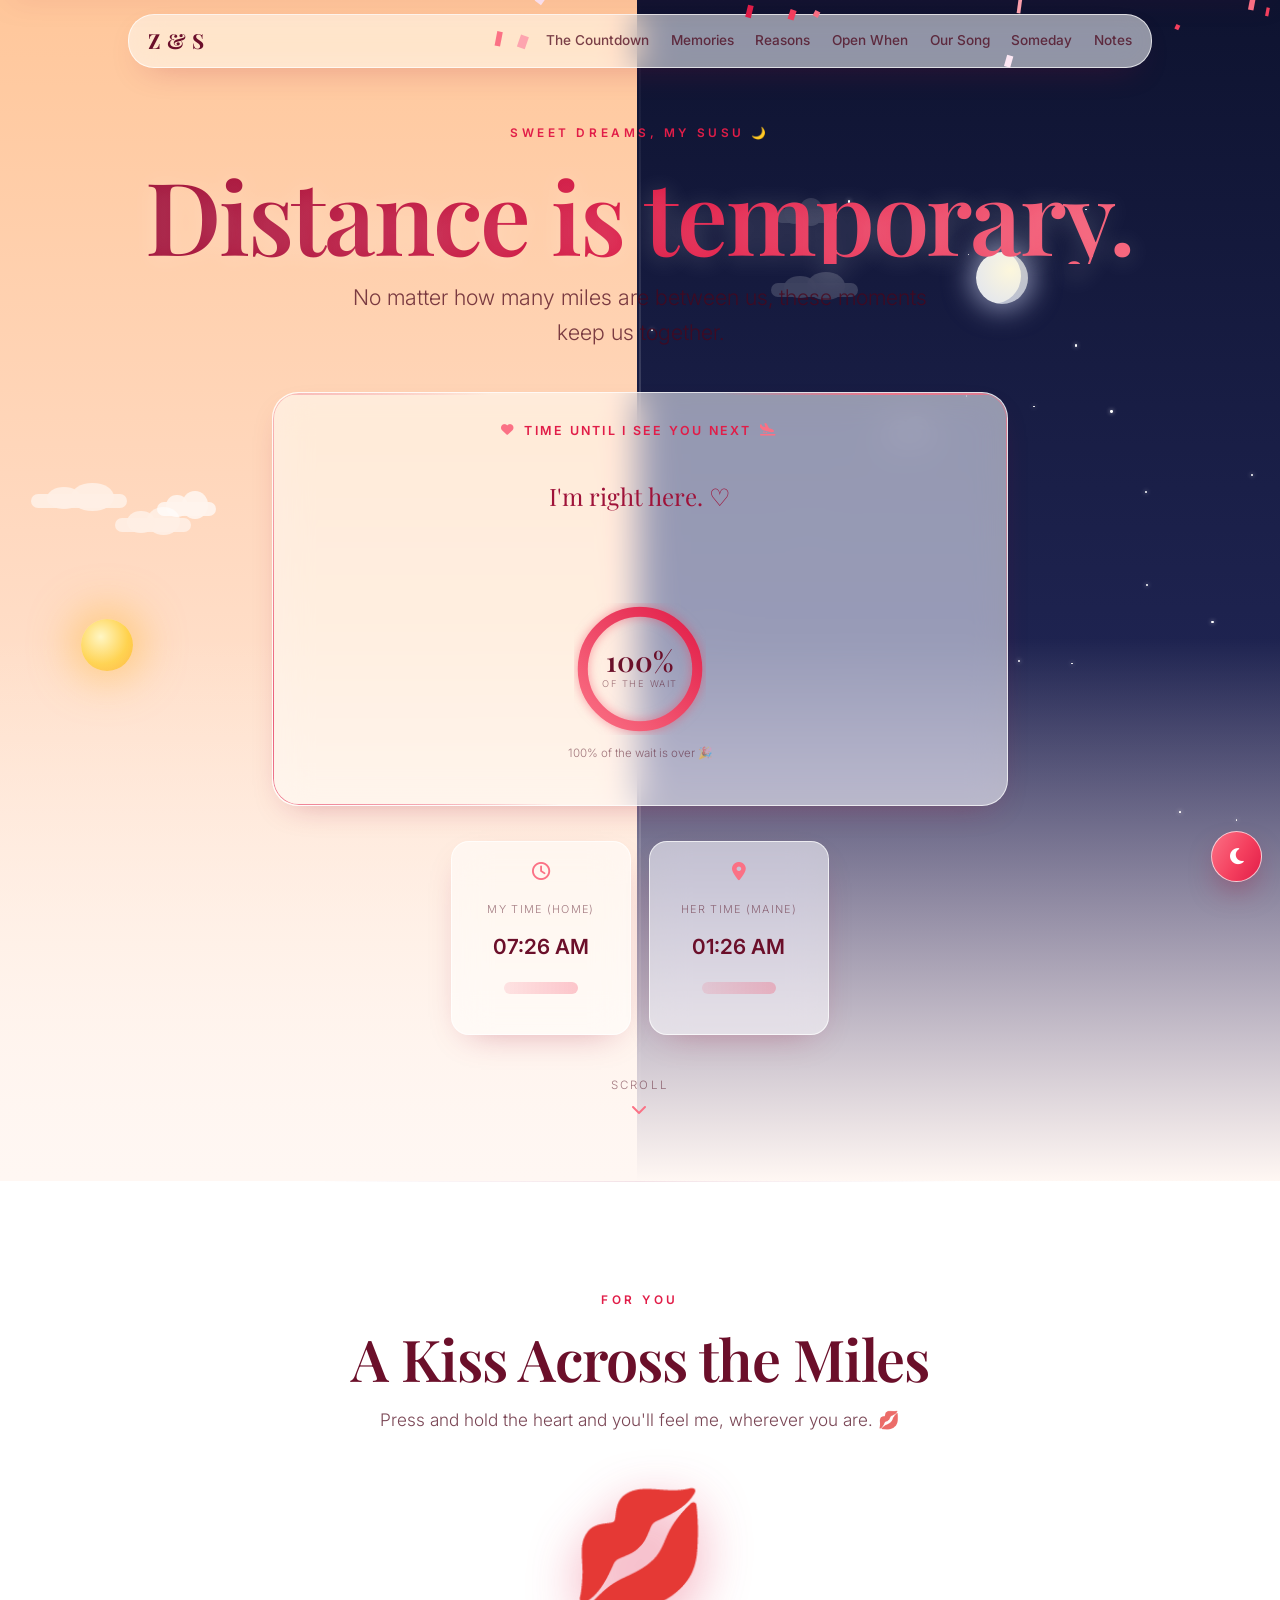
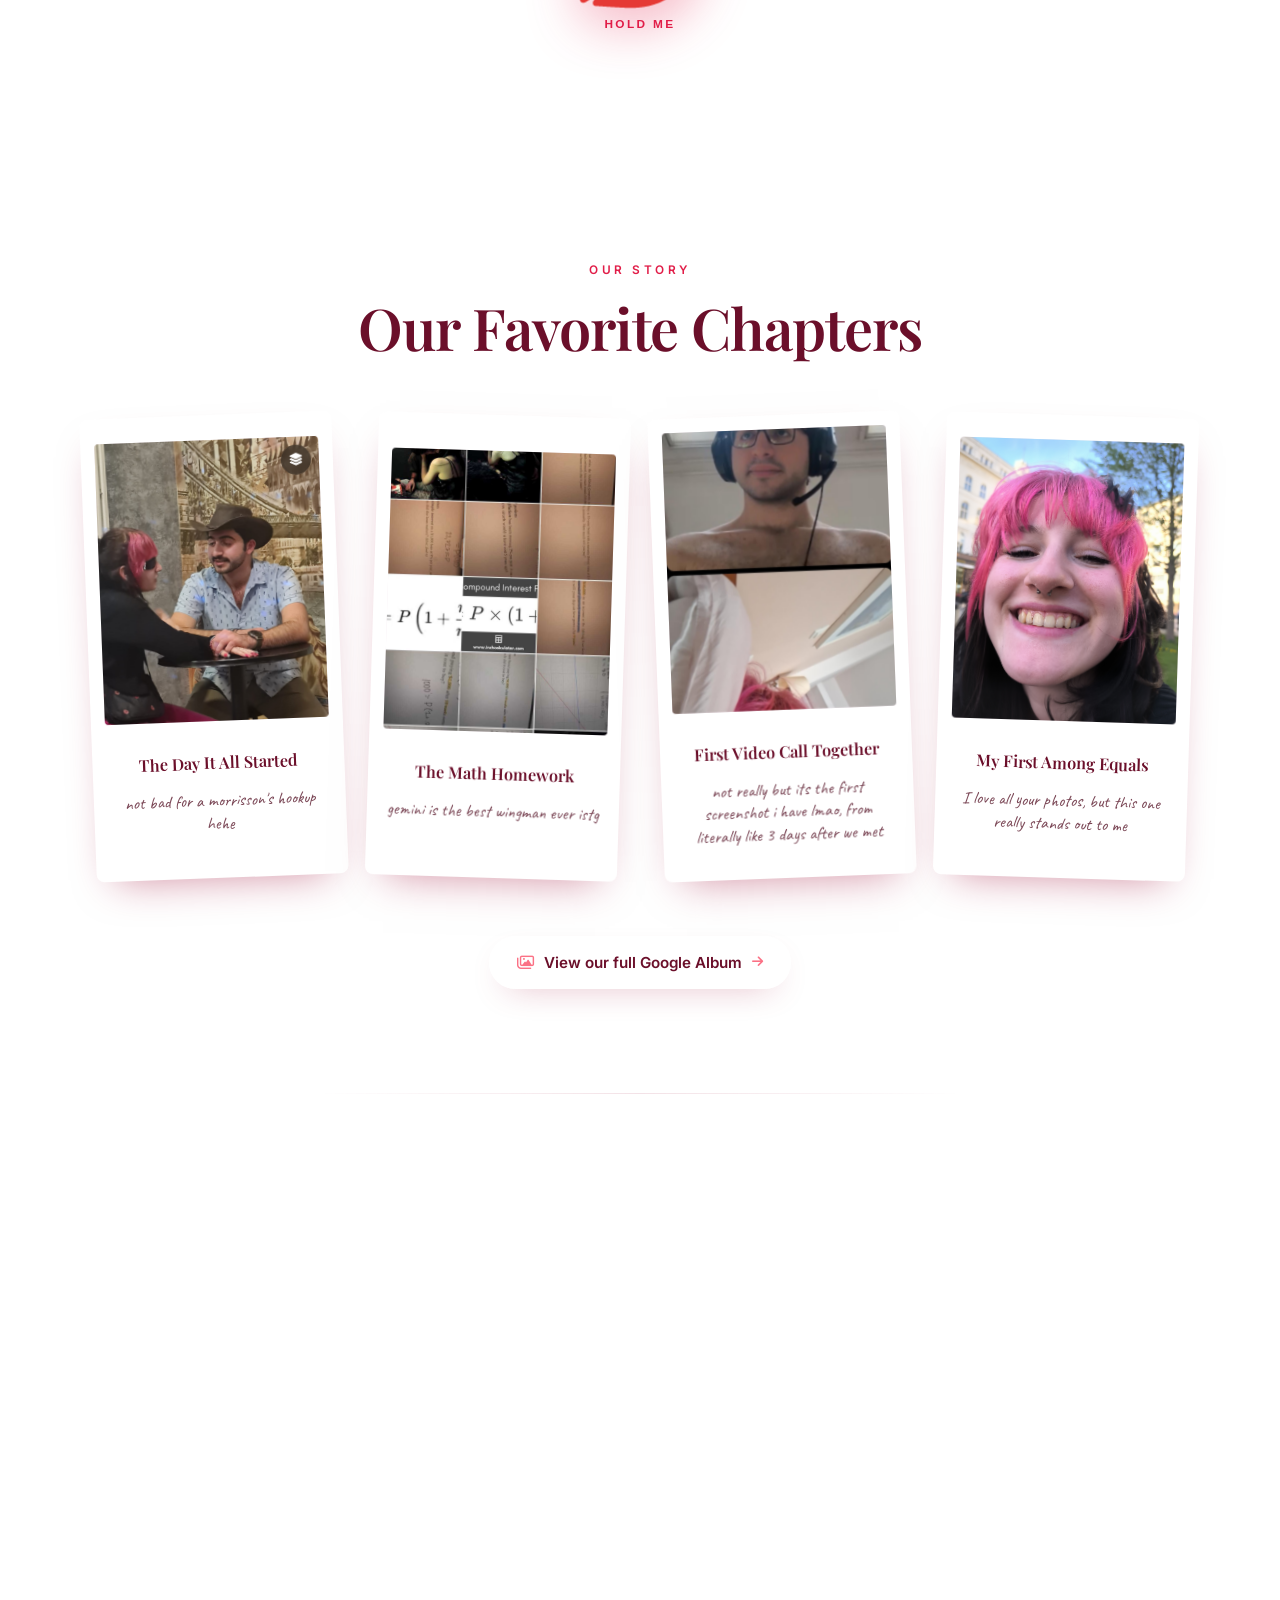
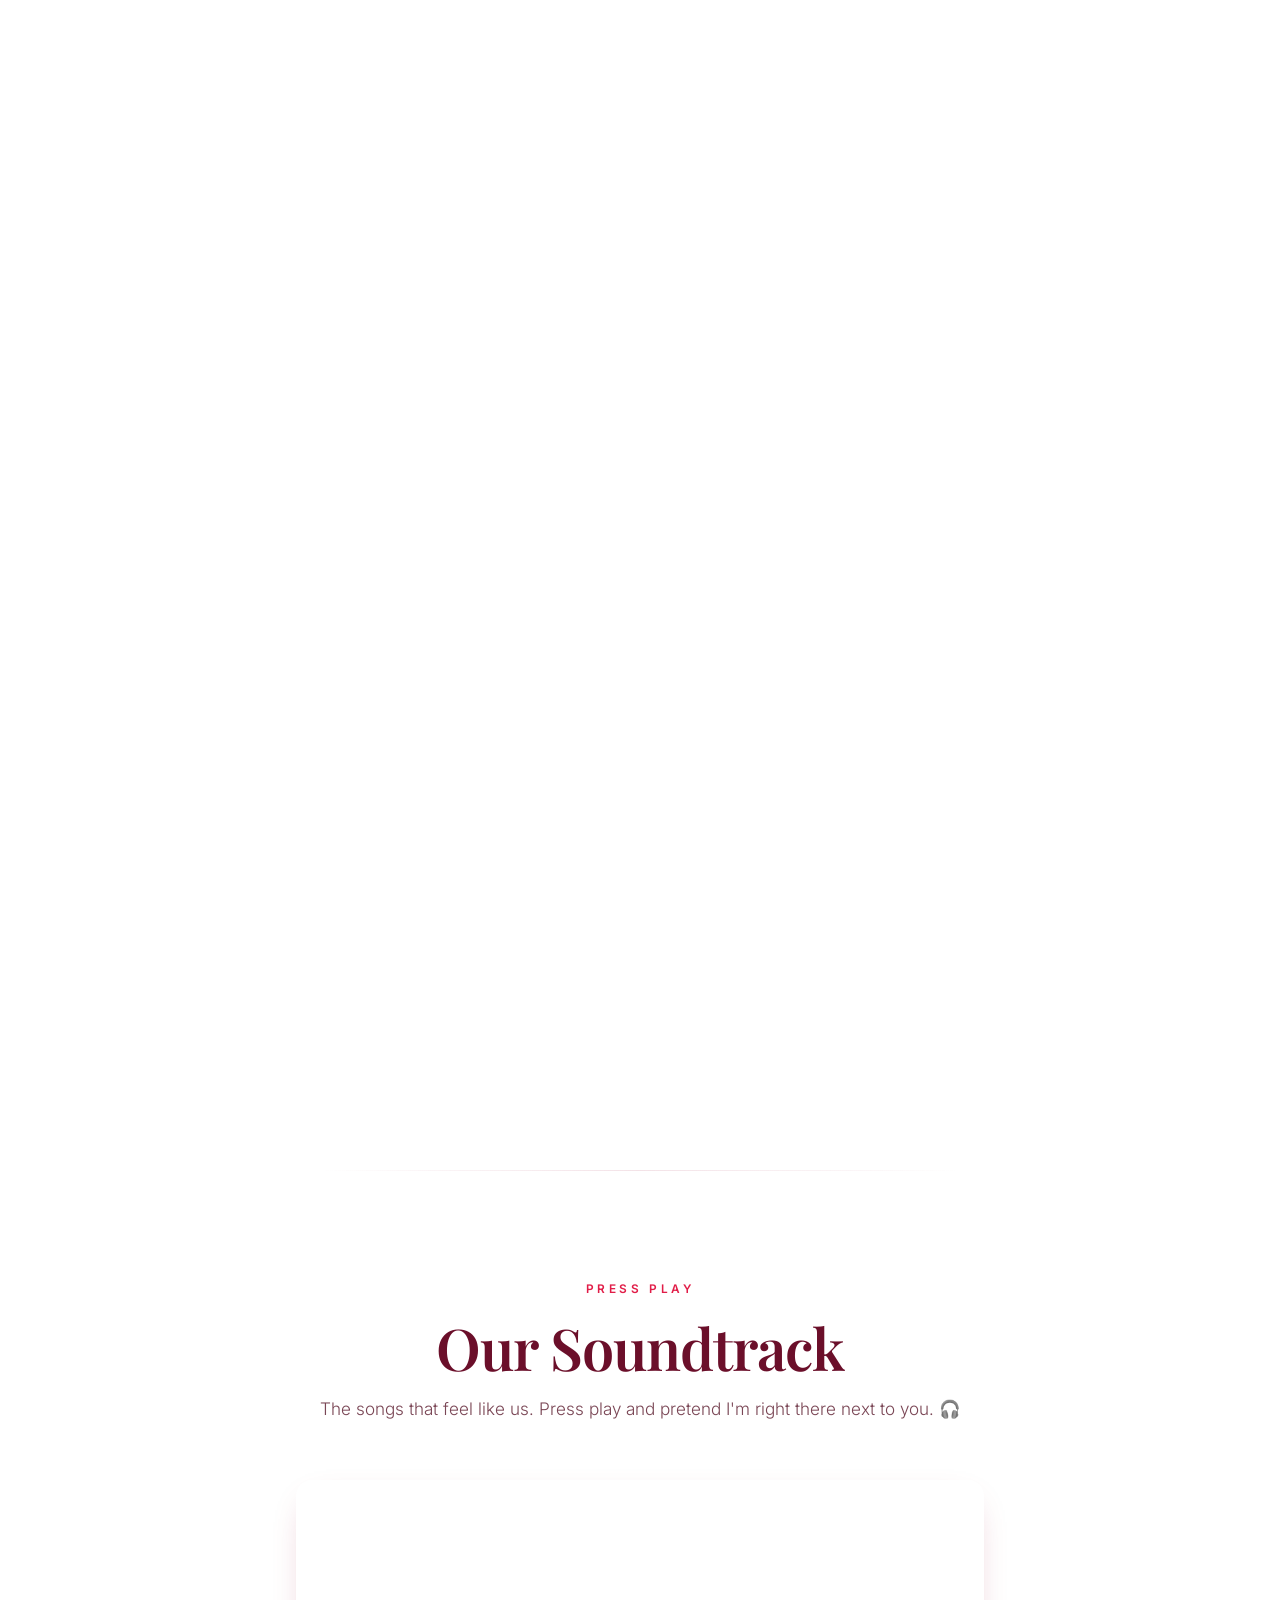
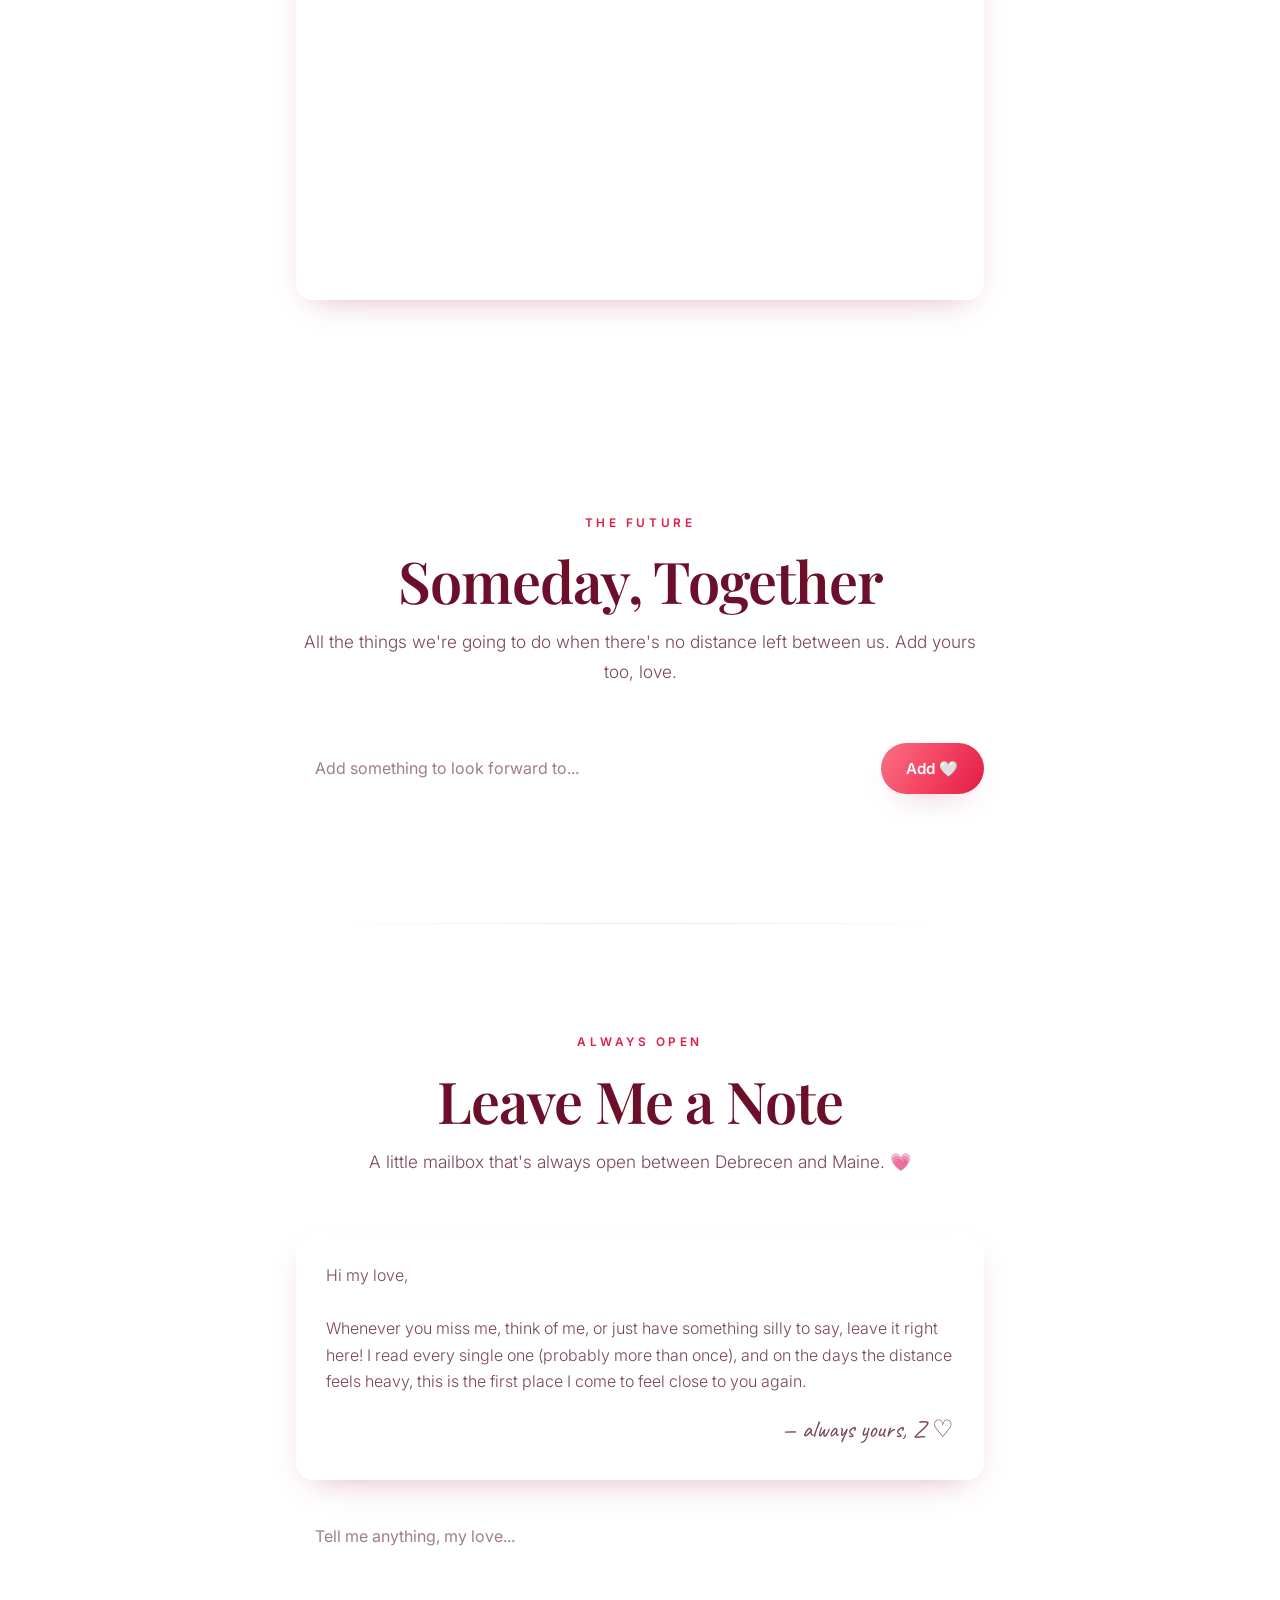
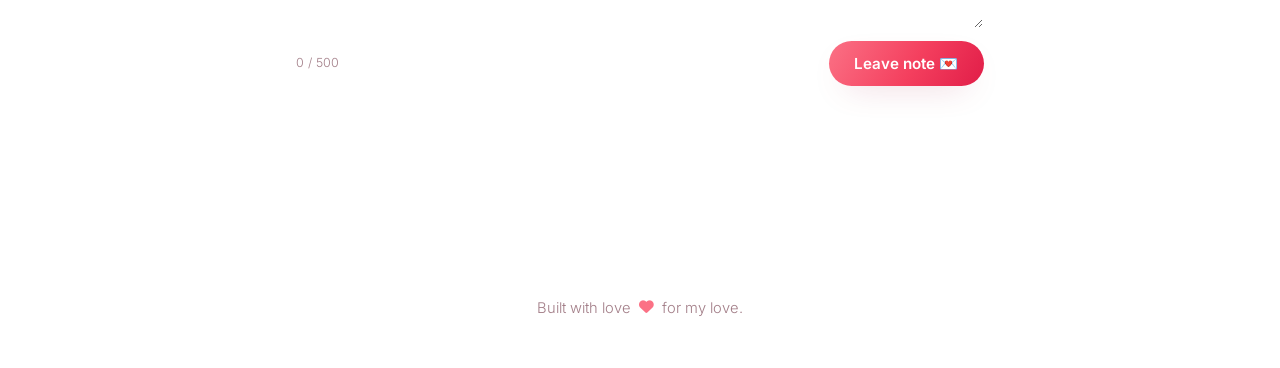
==== commit 8ed844d3: "Add files via upload" ====
--- a/index.html
+++ b/index.html
@@ -151,6 +151,65 @@
 .clock .c-label{font-size:.68rem;text-transform:uppercase;letter-spacing:.12em;color:var(--ink-faint)}
 .clock .c-time{font-weight:600;color:var(--title);font-size:1.3rem;margin:.05rem 0 .25rem}
 .clock .c-wx{font-size:.78rem;color:var(--ink-soft);display:flex;align-items:center;justify-content:center;gap:.1rem;min-height:24px}
+/* ===================== BREATHTAKING ===================== */
+.hero-title{font-size:clamp(3.1rem,9vw,6.3rem);letter-spacing:-.022em;line-height:.97;text-shadow:0 2px 24px rgba(255,255,255,.22)}
+body.dark .hero-title{text-shadow:0 2px 26px rgba(0,0,0,.4)}
+.sec-title{font-size:clamp(2.3rem,5.4vw,3.6rem);letter-spacing:-.018em}
+.sec-sub{font-size:1.08rem;line-height:1.72}
+.kicker{letter-spacing:.3em}
+#intro{position:fixed;inset:0;z-index:200;display:flex;align-items:center;justify-content:center;flex-direction:column;gap:1rem;background:radial-gradient(120% 100% at 50% 0,#fff,transparent 60%),linear-gradient(160deg,#fff7f3,#ffe6ef 55%,#ffd9e6);cursor:pointer;transition:opacity .9s ease,visibility .9s ease}
+body.dark #intro{background:radial-gradient(120% 100% at 50% 0,#2a1a4b,transparent 60%),linear-gradient(160deg,#160d20,#1d1230 55%,#241433)}
+#intro.done{opacity:0;visibility:hidden;pointer-events:none}
+.im-heart{width:clamp(96px,24vw,148px);height:auto;overflow:visible}
+.im-heart .im-stroke{fill:none;stroke:#f43f5e;stroke-width:4;stroke-linecap:round;stroke-linejoin:round;stroke-dasharray:100;stroke-dashoffset:100;animation:im-draw 1.5s cubic-bezier(.65,0,.35,1) forwards .15s}
+.im-heart .im-fill{fill:#fb7185;opacity:0;animation:im-pop .7s ease forwards 1.3s;transform-origin:center;transform-box:fill-box}
+@keyframes im-draw{to{stroke-dashoffset:0}}
+@keyframes im-pop{0%{opacity:0;transform:scale(.4)}60%{opacity:.92;transform:scale(1.12)}100%{opacity:.92;transform:scale(1)}}
+.im-mono{font-family:'Playfair Display',serif;font-size:clamp(1.9rem,7vw,2.9rem);font-weight:600;letter-spacing:.1em;color:transparent;background:var(--grad);-webkit-background-clip:text;background-clip:text;opacity:0;animation:im-rise 1s ease forwards 1s}
+.im-tag{font-family:'Caveat',cursive;font-size:clamp(1.1rem,4vw,1.5rem);color:var(--rose-deep);opacity:0;animation:im-rise 1s ease forwards 1.4s}
+@keyframes im-rise{from{opacity:0;transform:translateY(10px)}to{opacity:1;transform:none}}
+.sky{position:absolute;inset:0;z-index:0;overflow:hidden;pointer-events:none}
+.sky-half{position:absolute;top:0;bottom:0;width:50.2%;transition:background 2.5s ease;background:linear-gradient(180deg,#bcdcff,#e9f4ff 70%,#f3f9ff)}
+.sky-home{left:0}.sky-away{right:0}
+.sky-half.s-dawn{background:linear-gradient(180deg,#ffc79b,#ffd9c0 45%,#ffe9da 80%,#fff2e9)}
+.sky-half.s-day{background:linear-gradient(180deg,#a9d4ff,#cfe9ff 65%,#eef7ff)}
+.sky-half.s-dusk{background:linear-gradient(180deg,#4d5fae,#c97a9a 48%,#ff9e7a 82%,#ffb98e)}
+.sky-half.s-night{background:linear-gradient(180deg,#0e1330,#1e2350 55%,#33265f)}
+.sky-seam{position:absolute;top:0;bottom:0;left:50%;width:1px;transform:translateX(-50%);background:linear-gradient(180deg,transparent,rgba(255,255,255,.45),transparent);z-index:4}
+.sky::after{content:'';position:absolute;left:0;right:0;bottom:0;height:46%;background:linear-gradient(180deg,transparent,var(--cream));z-index:5}
+.celestial{position:absolute;width:clamp(34px,5vw,52px);height:clamp(34px,5vw,52px);border-radius:50%;top:42%;left:50%;transform:translate(-50%,-50%);transition:left 2s ease,top 2s ease,background 2s ease,box-shadow 2s ease}
+.celestial.sun{background:radial-gradient(circle at 38% 34%,#fff6c4,#ffd24d 58%,#ffb43d);box-shadow:0 0 38px 12px rgba(255,190,80,.55)}
+.celestial.moon{background:radial-gradient(circle at 66% 34%,#fdf7dc,#dee3f1);box-shadow:0 0 26px 7px rgba(220,225,255,.5),inset -9px -2px 0 -2px rgba(120,130,170,.4)}
+.sky-stars{position:absolute;inset:0;opacity:0;transition:opacity 2s ease}
+.sky-half.s-night .sky-stars{opacity:1}
+.sky-half.s-dusk .sky-stars{opacity:.5}
+.star{position:absolute;border-radius:50%;background:#fff;box-shadow:0 0 4px rgba(255,255,255,.8);animation:twinkle 3.4s ease-in-out infinite}
+@keyframes twinkle{0%,100%{opacity:.2}50%{opacity:.95}}
+.sky-clouds{position:absolute;inset:0;transition:opacity 2s ease}
+.sky-half.s-night .sky-clouds{opacity:.22}
+.cloudy{position:absolute;height:14px;background:rgba(255,255,255,.92);border-radius:14px;filter:blur(.3px);animation:cloud-move linear infinite}
+.cloudy::before{content:'';position:absolute;left:16%;top:-7px;width:36%;height:22px;background:inherit;border-radius:50%}
+.cloudy::after{content:'';position:absolute;right:14%;top:-11px;width:44%;height:28px;background:inherit;border-radius:50%}
+@keyframes cloud-move{from{transform:translateX(-70px)}to{transform:translateX(58vw)}}
+#countdown-card{position:relative}
+#countdown-card::after{content:'';position:absolute;inset:0;border-radius:inherit;padding:1.4px;background:conic-gradient(from 0deg,transparent 0 6%,rgba(251,113,133,.85) 14%,transparent 30%,transparent 56%,rgba(225,29,72,.7) 70%,transparent 90%);-webkit-mask:linear-gradient(#000 0 0) content-box,linear-gradient(#000 0 0);-webkit-mask-composite:xor;mask-composite:exclude;animation:ring-rot 7s linear infinite;pointer-events:none}
+@keyframes ring-rot{to{transform:rotate(360deg)}}
+.progress-ring-wrap{position:relative;width:132px;height:132px;margin:1.9rem auto .5rem}
+.progress-ring{width:132px;height:132px;transform:rotate(-90deg)}
+.progress-ring circle{fill:none;stroke-width:9;stroke-linecap:round}
+.pr-bg{stroke:rgba(244,63,94,.14)}
+body.dark .pr-bg{stroke:rgba(255,255,255,.12)}
+.pr-bar{stroke:url(#prgrad);stroke-dasharray:326.726;stroke-dashoffset:326.726;transition:stroke-dashoffset 1s ease;filter:drop-shadow(0 0 5px rgba(244,63,94,.5))}
+.pr-center{position:absolute;inset:0;display:flex;flex-direction:column;align-items:center;justify-content:center;gap:.1rem}
+.pr-center span{font-family:'Playfair Display',serif;font-size:1.75rem;font-weight:600;color:var(--title);line-height:1}
+.pr-center small{font-size:.58rem;text-transform:uppercase;letter-spacing:.16em;color:var(--ink-faint)}
+.cursor-heart{position:fixed;z-index:7;pointer-events:none;transform:translate(-50%,-50%);will-change:transform,opacity;animation:cursor-fade 1.2s ease-out forwards}
+@keyframes cursor-fade{0%{opacity:.85;transform:translate(-50%,-50%) scale(.5)}100%{opacity:0;transform:translate(-50%,-170%) scale(1)}}
+.polaroid .frame{overflow:hidden;border-radius:4px}
+.polaroid .frame img{animation:kenburns 18s ease-in-out infinite alternate;will-change:transform}
+@keyframes kenburns{0%{transform:scale(1.02)}100%{transform:scale(1.1) translate(1.5%,-1.8%)}}
+.glass-panel.clock{will-change:transform}
+@media(prefers-reduced-motion:reduce){.celestial,.cloudy,.star,.polaroid .frame img,#countdown-card::after{animation:none!important}.sky-half{transition:none}}
 </style>
 <style>
 /* ===== THEME TOGGLE ===== */
@@ -306,6 +365,11 @@
 </head>
 <body>
 <a href='#countdown-section' class='skip-link'>Skip to content</a>
+<div id='intro' aria-hidden='true'>
+<svg class='im-heart' viewBox='0 0 120 110' aria-hidden='true'><path class='im-fill' d='M60 100 C18 68 8 42 8 27 C8 14 19 6 31 6 C43 6 53 13 60 23 C67 13 77 6 89 6 C101 6 112 14 112 27 C112 42 102 68 60 100 Z'/><path class='im-stroke' pathLength='100' d='M60 100 C18 68 8 42 8 27 C8 14 19 6 31 6 C43 6 53 13 60 23 C67 13 77 6 89 6 C101 6 112 14 112 27 C112 42 102 68 60 100 Z'/></svg>
+<div class='im-mono'>Z &nbsp;&#9825;&nbsp; S</div>
+<div class='im-tag'>where the distance ends</div>
+</div>
 <div class='bg-cine' aria-hidden='true'><span class='orb o1'></span><span class='orb o2'></span><span class='orb o3'></span><span class='grain'></span></div>
 <div id='monthsary-banner' role='status' aria-live='polite'></div>
 <canvas id='confetti-canvas' aria-hidden='true'></canvas>
@@ -341,6 +405,11 @@
 </div>
 </nav>
 <header id='countdown-section' class='hero'>
+<div class='sky' aria-hidden='true'>
+<div class='sky-half sky-home s-day'><div class='sky-clouds'></div><div class='sky-stars'></div><div class='celestial sun'></div></div>
+<div class='sky-half sky-away s-day'><div class='sky-clouds'></div><div class='sky-stars'></div><div class='celestial sun'></div></div>
+<div class='sky-seam'></div>
+</div>
 <div class='wrap hero-inner'>
 <p id='greeting' class='greeting-float kicker reveal'></p>
 <h1 class='hero-title reveal'>Distance is temporary.</h1>
@@ -389,7 +458,10 @@
 </div>
 </div>
 <p id='milestone-msg'></p>
-<div class='progress-track'><div class='progress-fill' id='progress-fill' style='width:0%'></div></div>
+<div class='progress-ring-wrap'>
+<svg class='progress-ring' viewBox='0 0 120 120' aria-hidden='true'><defs><linearGradient id='prgrad' x1='0' y1='0' x2='1' y2='1'><stop offset='0' stop-color='#fb7185'/><stop offset='1' stop-color='#e11d48'/></linearGradient></defs><circle class='pr-bg' cx='60' cy='60' r='52'/><circle class='pr-bar' id='progress-ring-bar' cx='60' cy='60' r='52'/></svg>
+<div class='pr-center'><span id='progress-pct'>0%</span><small>of the wait</small></div>
+</div>
 <p class='progress-label' id='progress-label'></p>
 </div>
 <div class='clocks reveal' style='transition-delay:.3s'>
@@ -657,7 +729,7 @@
 document.getElementById('countdown-display').innerHTML =
 "<span class='text-2xl serif-font text-rose-900' style='padding:1rem'>I'm right here. ♡</span>";
 document.getElementById('milestone-msg').textContent  = '';
-document.getElementById('progress-fill').style.width  = '100%';
+(function(){var b=document.getElementById('progress-ring-bar');if(b)b.style.strokeDashoffset='0';var p=document.getElementById('progress-pct');if(p)p.textContent='100%';})();
 document.getElementById('progress-label').textContent = '100% of the wait is over 🎉';
 if (!confettiFired) { confettiFired = true; launchConfetti(); }
 return;
@@ -672,7 +744,7 @@
 flip('secs',  s.toString().padStart(2,'0'));
 document.getElementById('milestone-msg').textContent = getMilestone(d);
 const pct = Math.min(100, Math.max(0, ((now - startDate) / totalDuration) * 100));
-document.getElementById('progress-fill').style.width  = pct.toFixed(1) + '%';
+(function(){var C=326.726;var b=document.getElementById('progress-ring-bar');if(b)b.style.strokeDashoffset=(C*(1-pct/100)).toFixed(2);var p=document.getElementById('progress-pct');if(p)p.textContent=pct.toFixed(0)+'%';})();
 document.getElementById('progress-label').textContent = pct.toFixed(0) + '% of the way there 💗';
 }
 setInterval(tick, 1000);
@@ -1048,6 +1120,41 @@
 }, {threshold:0.12});
 document.querySelectorAll('.reveal').forEach(el => observer.observe(el));
 
+// ── BREATHTAKING: intro, split-sky, cursor hearts, 3D tilt ──
+(function(){
+var fine = window.matchMedia && window.matchMedia('(hover:hover) and (pointer:fine)').matches;
+var intro = document.getElementById('intro');
+if (intro){
+if (prefersReducedMotion){ if(intro.parentNode) intro.parentNode.removeChild(intro); }
+else {
+var gone=false;
+var dismiss=function(){ if(gone)return; gone=true; intro.classList.add('done'); setTimeout(function(){ if(intro&&intro.parentNode) intro.parentNode.removeChild(intro); },1000); };
+setTimeout(dismiss,2700);
+intro.addEventListener('click',dismiss);
+window.addEventListener('scroll',function(){dismiss();},{once:true,passive:true});
+}
+}
+function skyHour(tz){ try{ return parseInt(new Intl.DateTimeFormat('en-US',{hour:'2-digit',hour12:false,timeZone:tz}).format(new Date()),10)%24; }catch(e){ return new Date().getHours(); } }
+function phase(h){ if(h>=5&&h<8)return 'dawn'; if(h>=8&&h<17)return 'day'; if(h>=17&&h<20)return 'dusk'; return 'night'; }
+function paintHalf(half,tz){ if(!half)return; var h=skyHour(tz); var p=phase(h); half.classList.remove('s-dawn','s-day','s-dusk','s-night'); half.classList.add('s-'+p); var cel=half.querySelector('.celestial'); if(cel){ var night=(p==='night'); cel.className='celestial '+(night?'moon':'sun'); var frac=Math.min(1,Math.max(0,(h-6)/12)); if(night){ frac=(h<6)?((h+6)/12):((h-18)/12); } var left=10+frac*80; var top=66-Math.sin(Math.max(0,Math.min(1,frac))*Math.PI)*44; cel.style.left=left+'%'; cel.style.top=top+'%'; } }
+function paintSky(){ paintHalf(document.querySelector('.sky-home'),homeTimezone); paintHalf(document.querySelector('.sky-away'),awayTimezone); }
+function seedSky(){
+document.querySelectorAll('.sky-stars').forEach(function(layer){ for(var i=0;i<20;i++){ var s=document.createElement('span'); s.className='star'; s.style.left=(Math.random()*100)+'%'; s.style.top=(Math.random()*72)+'%'; var z=(Math.random()*1.6+1).toFixed(1); s.style.width=z+'px'; s.style.height=z+'px'; s.style.animationDelay=(Math.random()*3.4).toFixed(2)+'s'; layer.appendChild(s);} });
+document.querySelectorAll('.sky-clouds').forEach(function(layer){ for(var i=0;i<3;i++){ var c=document.createElement('span'); c.className='cloudy'; c.style.width=(Math.random()*46+50)+'px'; c.style.top=(Math.random()*40+8)+'%'; c.style.left=(Math.random()*40)+'%'; c.style.animationDuration=(Math.random()*40+55)+'s'; c.style.animationDelay=(-Math.random()*70).toFixed(1)+'s'; c.style.opacity=(Math.random()*0.3+0.55).toFixed(2); layer.appendChild(c);} });
+}
+if(document.querySelector('.sky')){ seedSky(); paintSky(); setInterval(paintSky,60000); }
+if(fine && !prefersReducedMotion){
+var last=0;
+window.addEventListener('mousemove',function(e){ var now=Date.now(); if(now-last<170)return; last=now; var field=document.getElementById('heart-field'); if(!field)return; var hh=document.createElement('i'); hh.className='fa-solid fa-heart cursor-heart'; hh.style.left=e.clientX+'px'; hh.style.top=e.clientY+'px'; hh.style.fontSize=(Math.random()*8+7)+'px'; hh.style.color='rgba(244,63,94,'+(Math.random()*0.25+0.22).toFixed(2)+')'; field.appendChild(hh); setTimeout(function(){ if(hh.parentNode)hh.parentNode.removeChild(hh); },1200); },{passive:true});
+}
+if(fine && !prefersReducedMotion){
+document.querySelectorAll('.letter-tile, #reason-card, .glass-panel.clock').forEach(function(card){
+card.addEventListener('mousemove',function(e){ var r=card.getBoundingClientRect(); var px=(e.clientX-r.left)/r.width-0.5; var py=(e.clientY-r.top)/r.height-0.5; card.style.transform='perspective(820px) rotateX('+(-py*6).toFixed(2)+'deg) rotateY('+(px*6).toFixed(2)+'deg) translateZ(0)'; });
+card.addEventListener('mouseleave',function(){ card.style.transform=''; });
+});
+}
+})();
+
 // ── Dark mode toggle ──
 (function() {
 const btn = document.getElementById('theme-toggle');
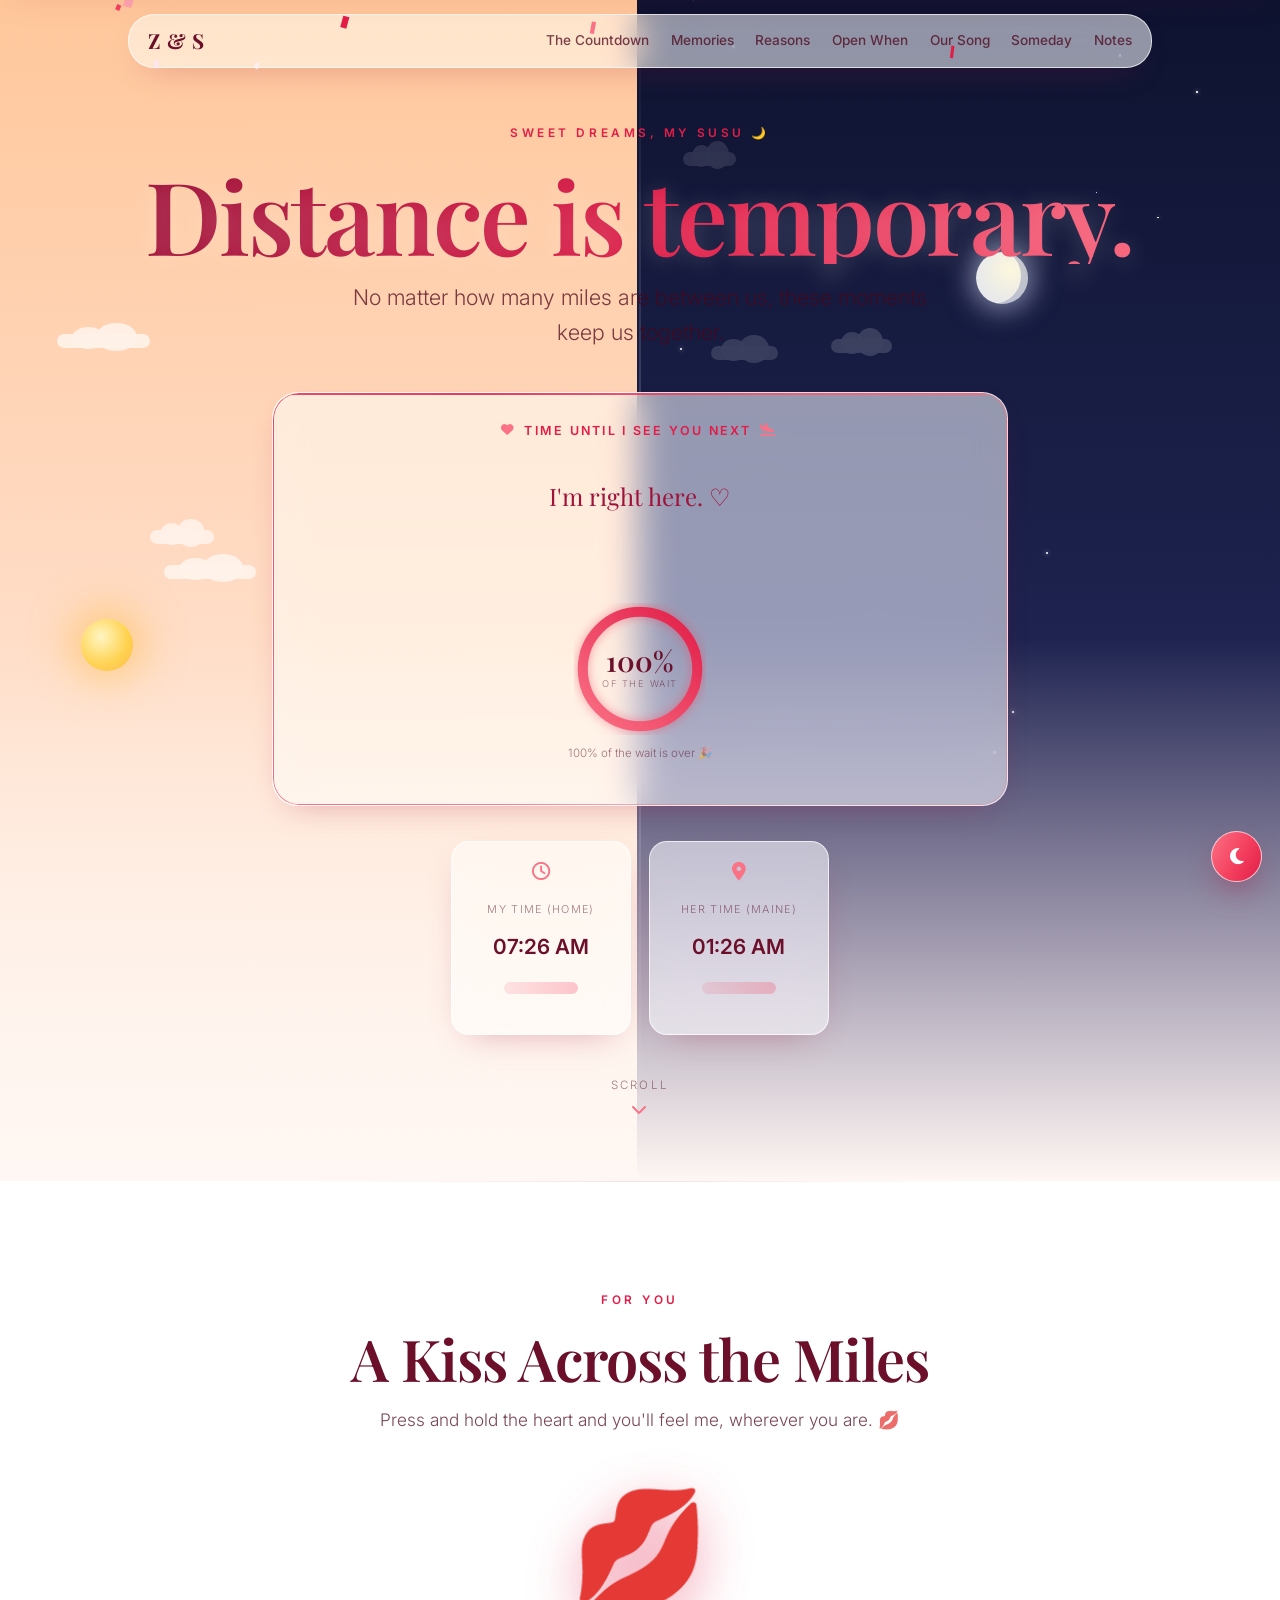
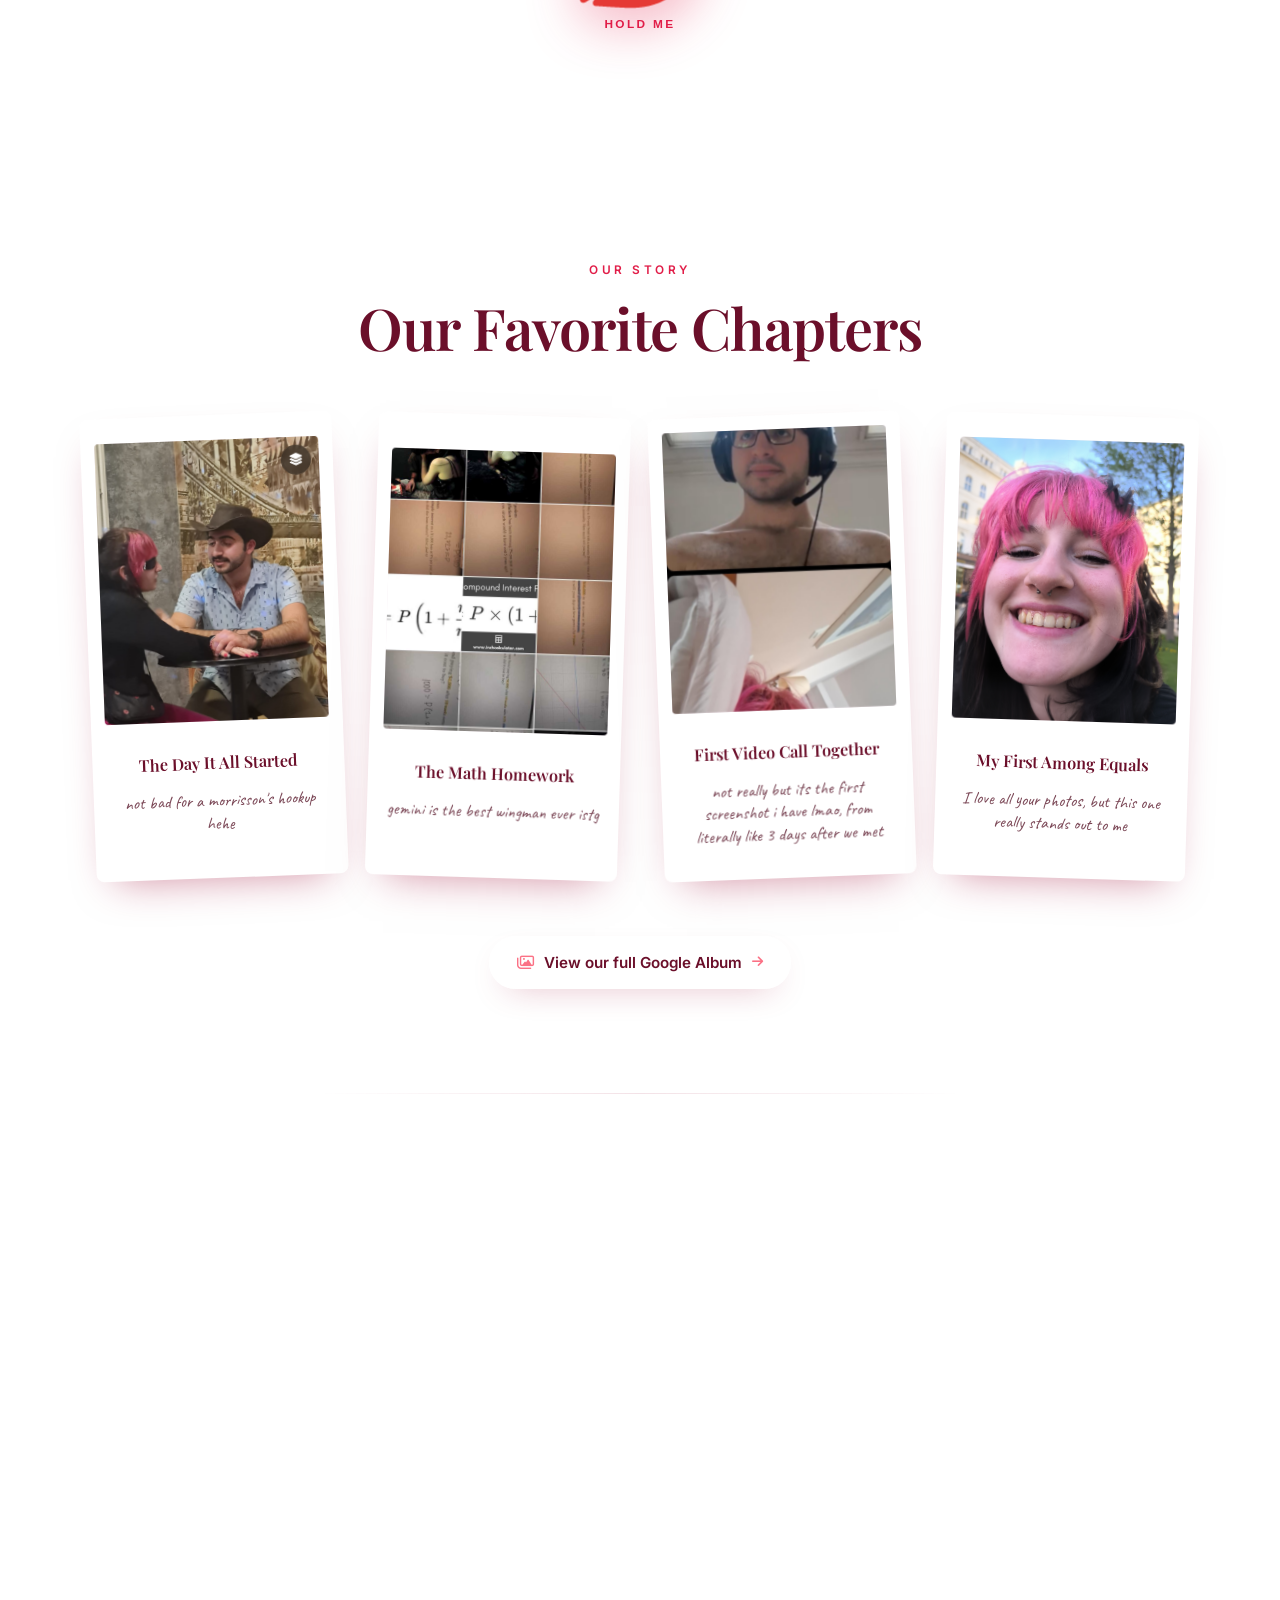
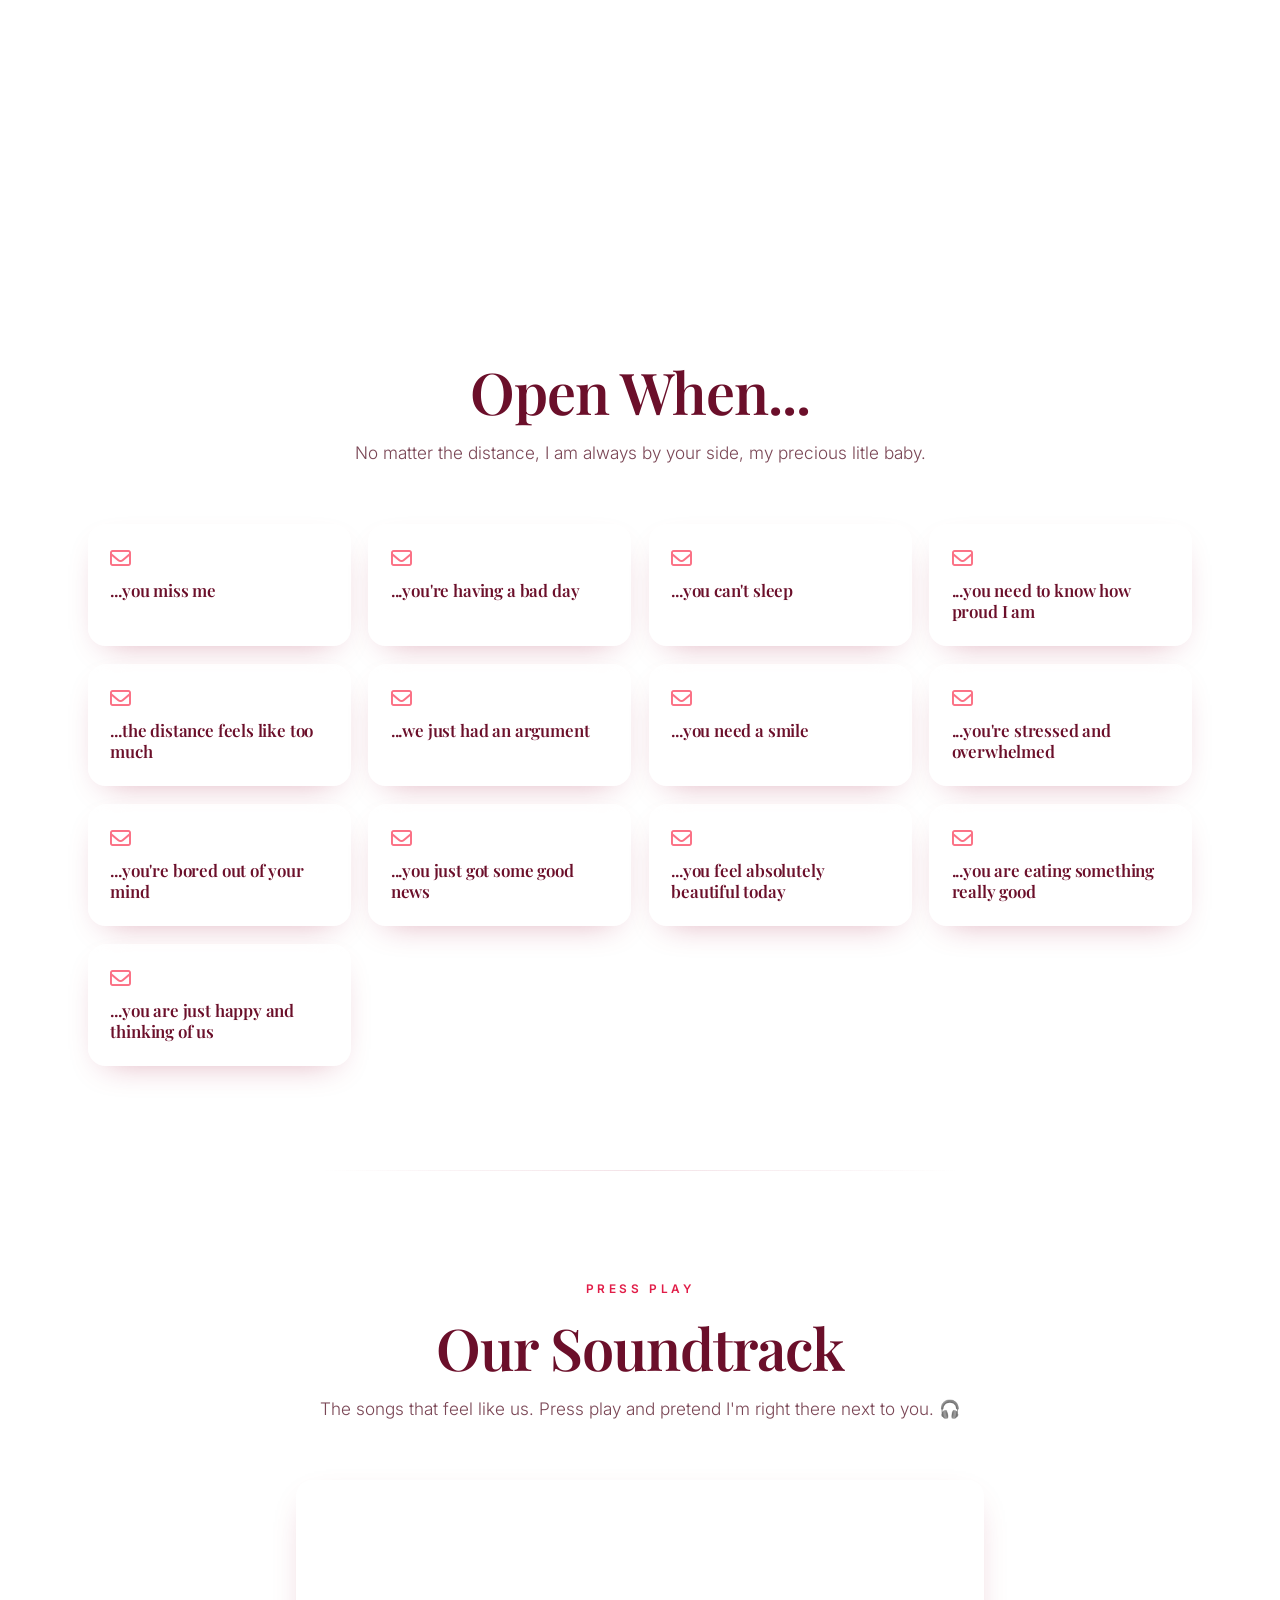
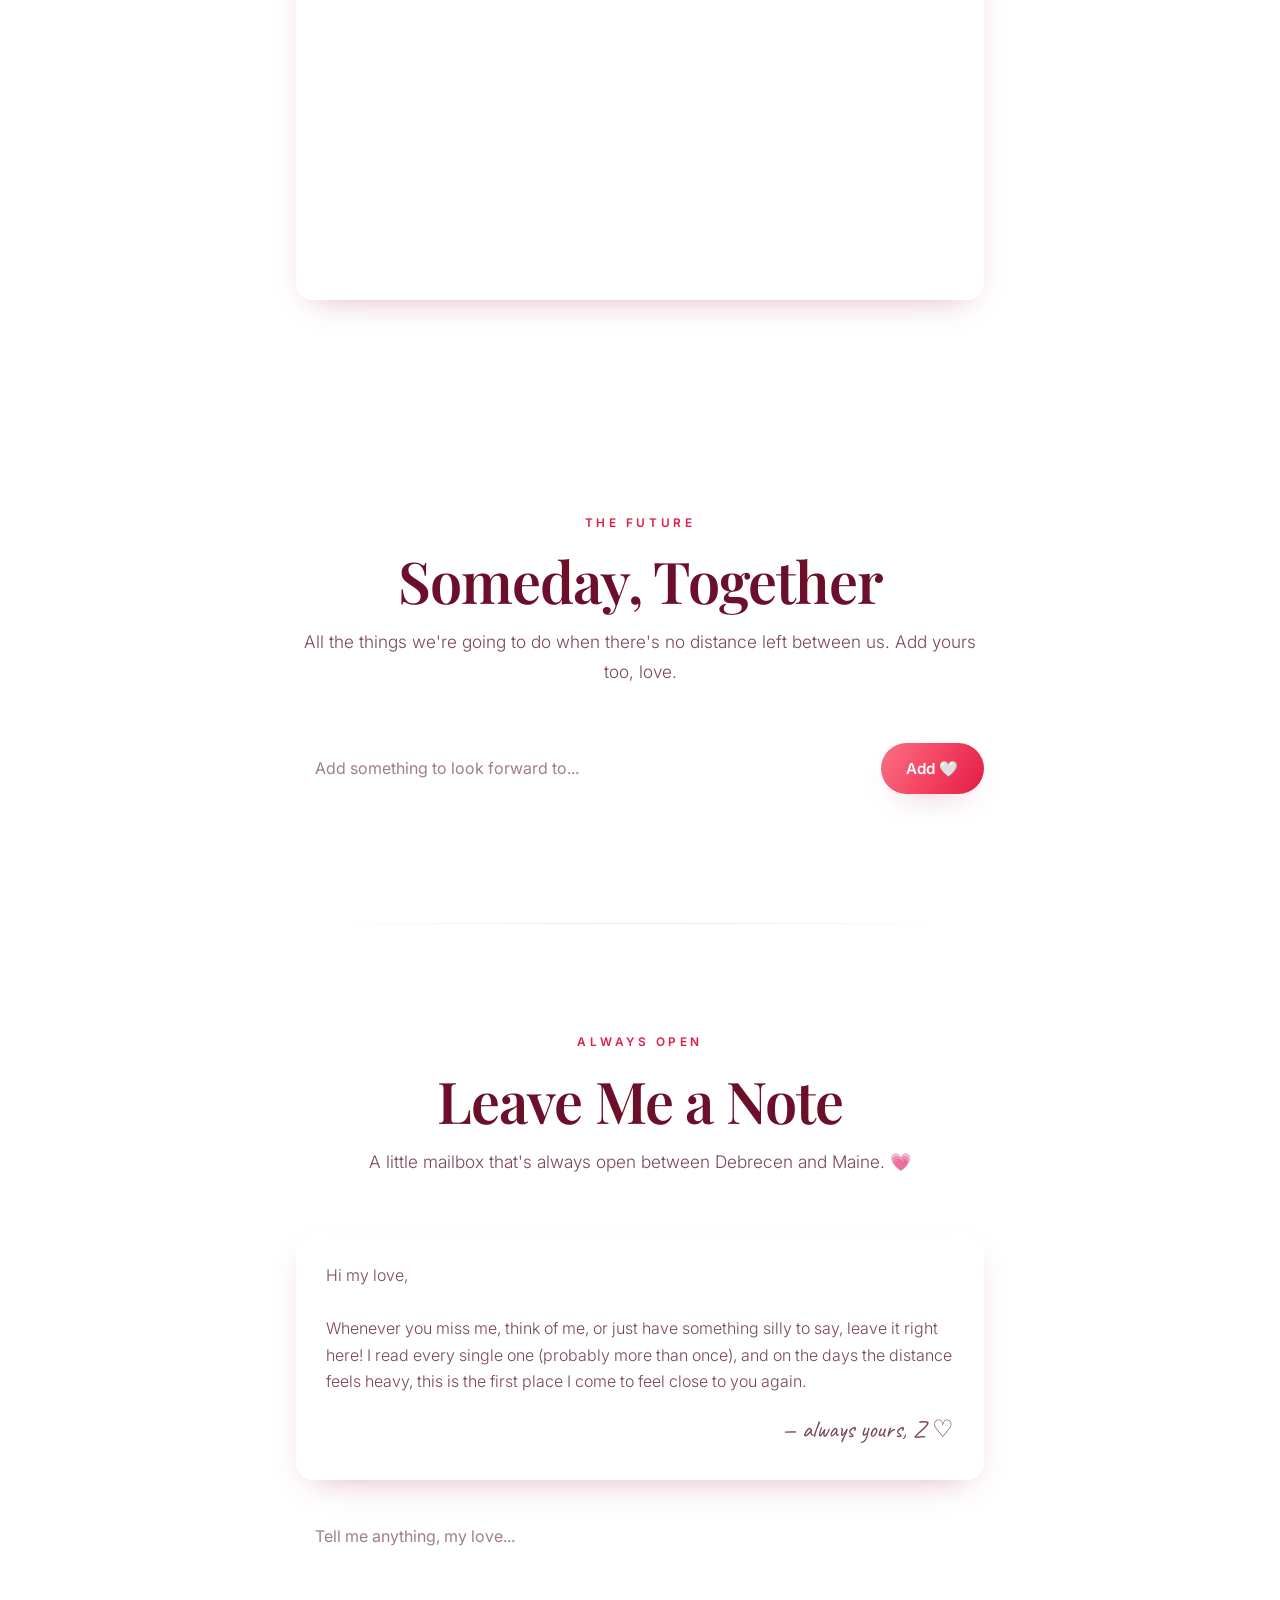
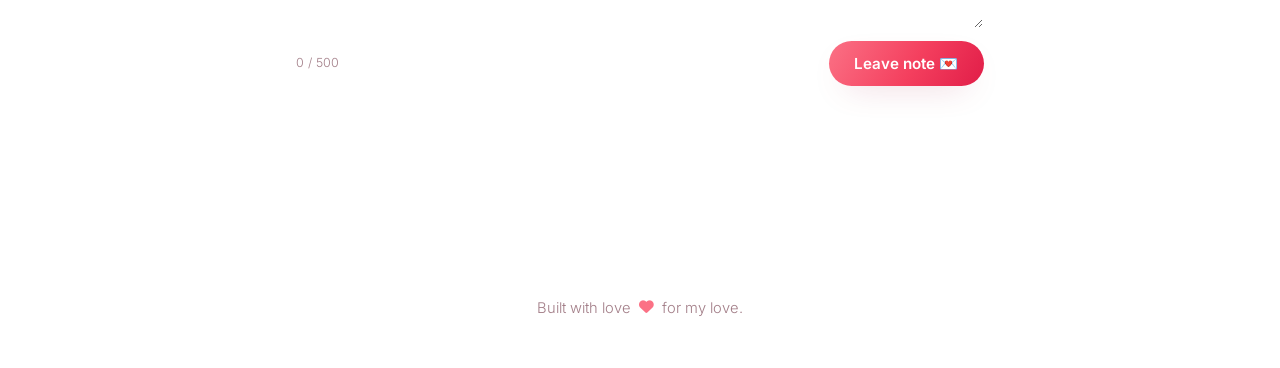
==== commit 86c13eac: "Add files via upload" ====
--- a/index.html
+++ b/index.html
@@ -43,7 +43,7 @@
 }
 /* ===================== BASE ===================== */
 *{box-sizing:border-box}
-html{scroll-behavior:smooth;-webkit-text-size-adjust:100%}
+html{scroll-behavior:smooth;-webkit-text-size-adjust:100%;overflow-x:hidden}
 body{margin:0;font-family:'Inter',system-ui,-apple-system,sans-serif;color:var(--ink);font-weight:300;line-height:1.65;-webkit-font-smoothing:antialiased;text-rendering:optimizeLegibility;min-height:100vh;overflow-x:hidden;
 background:radial-gradient(115% 80% at 12% -6%,#ffe1ec 0%,transparent 55%),radial-gradient(95% 72% at 92% 4%,#ffe7d6 0%,transparent 50%),radial-gradient(125% 95% at 50% 112%,#ffd3e4 0%,transparent 56%),linear-gradient(180deg,#fff7f3 0%,#ffeef4 45%,#ffe6ef 100%);
 background-attachment:fixed;transition:color .6s ease;}
@@ -192,8 +192,8 @@
 .cloudy::after{content:'';position:absolute;right:14%;top:-11px;width:44%;height:28px;background:inherit;border-radius:50%}
 @keyframes cloud-move{from{transform:translateX(-70px)}to{transform:translateX(58vw)}}
 #countdown-card{position:relative}
-#countdown-card::after{content:'';position:absolute;inset:0;border-radius:inherit;padding:1.4px;background:conic-gradient(from 0deg,transparent 0 6%,rgba(251,113,133,.85) 14%,transparent 30%,transparent 56%,rgba(225,29,72,.7) 70%,transparent 90%);-webkit-mask:linear-gradient(#000 0 0) content-box,linear-gradient(#000 0 0);-webkit-mask-composite:xor;mask-composite:exclude;animation:ring-rot 7s linear infinite;pointer-events:none}
-@keyframes ring-rot{to{transform:rotate(360deg)}}
+#countdown-card::after{content:'';position:absolute;inset:0;border-radius:inherit;padding:1.4px;background:conic-gradient(from 140deg,rgba(251,113,133,.15),rgba(251,113,133,.9) 20%,rgba(225,29,72,.85) 50%,rgba(251,113,133,.9) 80%,rgba(251,113,133,.15));-webkit-mask:linear-gradient(#000 0 0) content-box,linear-gradient(#000 0 0);-webkit-mask-composite:xor;mask-composite:exclude;animation:border-glow 4.5s ease-in-out infinite;pointer-events:none}
+@keyframes border-glow{0%,100%{opacity:.4}50%{opacity:.9}}
 .progress-ring-wrap{position:relative;width:132px;height:132px;margin:1.9rem auto .5rem}
 .progress-ring{width:132px;height:132px;transform:rotate(-90deg)}
 .progress-ring circle{fill:none;stroke-width:9;stroke-linecap:round}
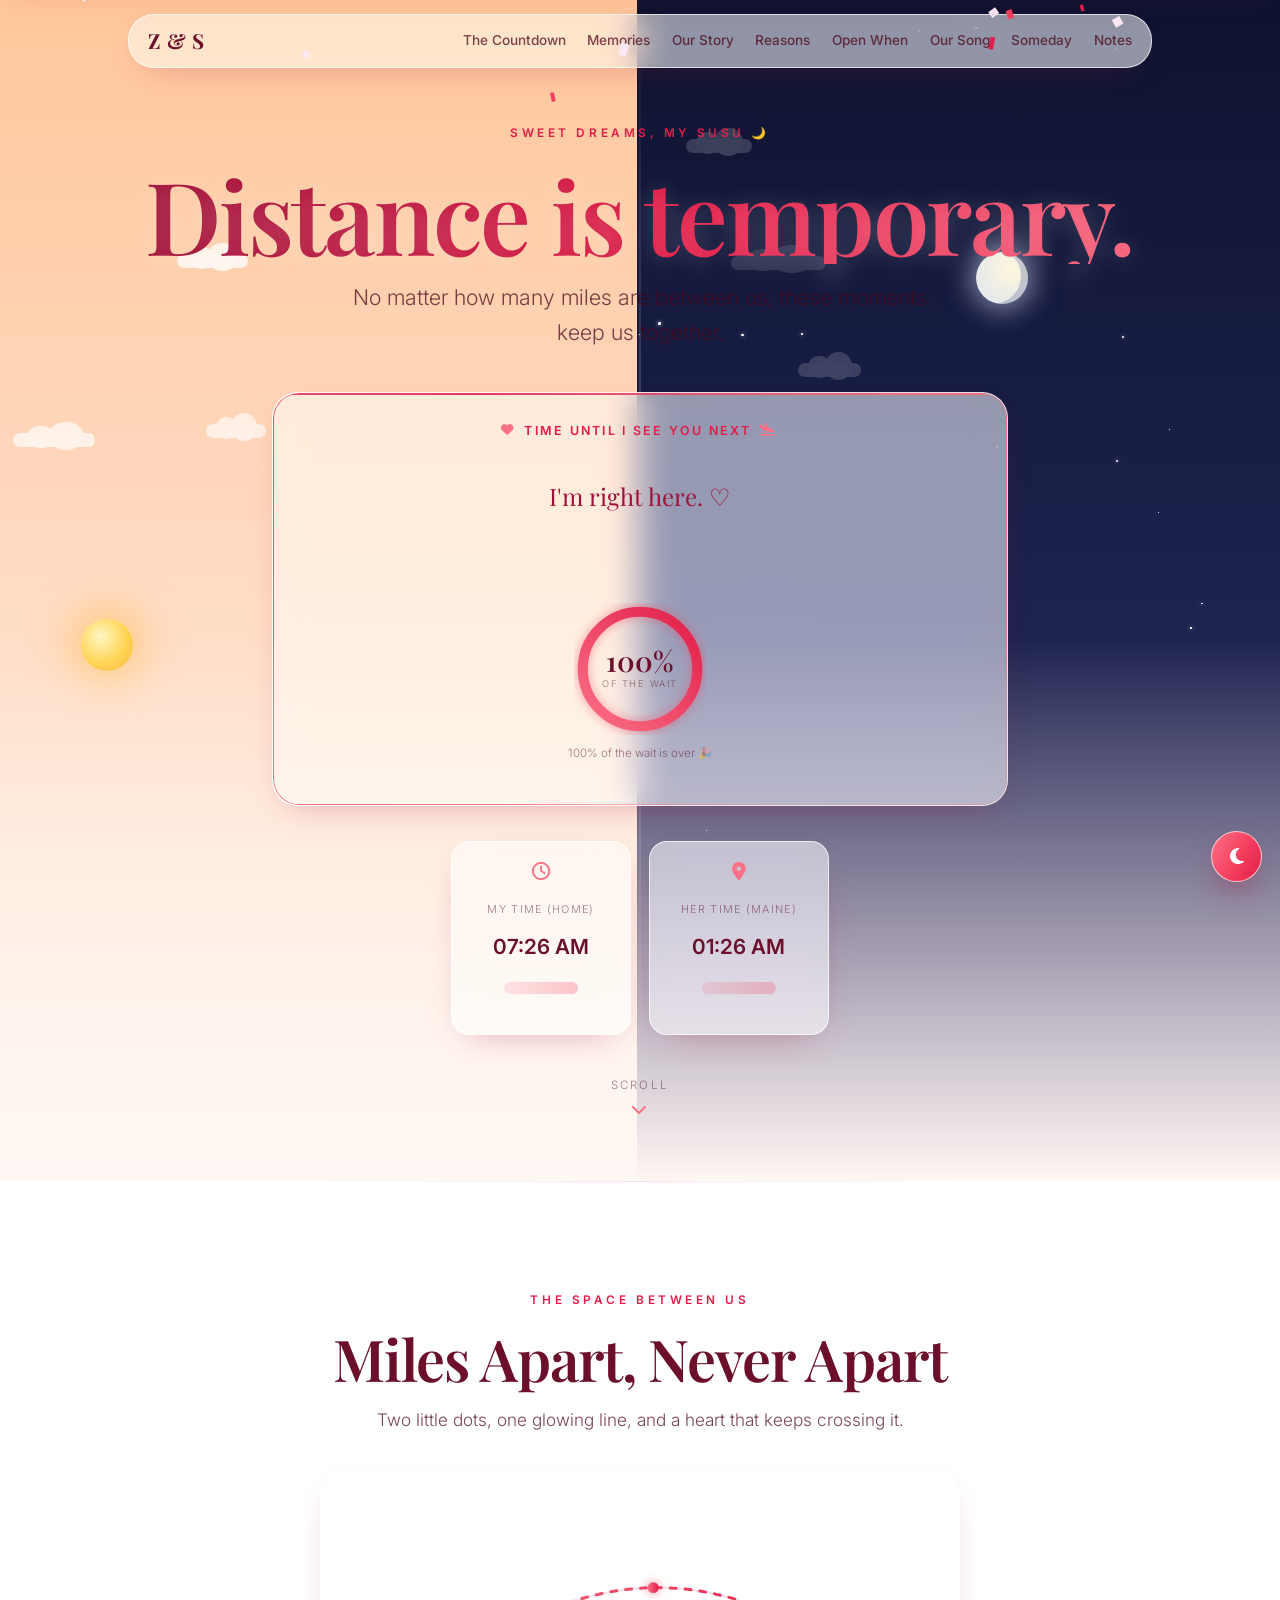
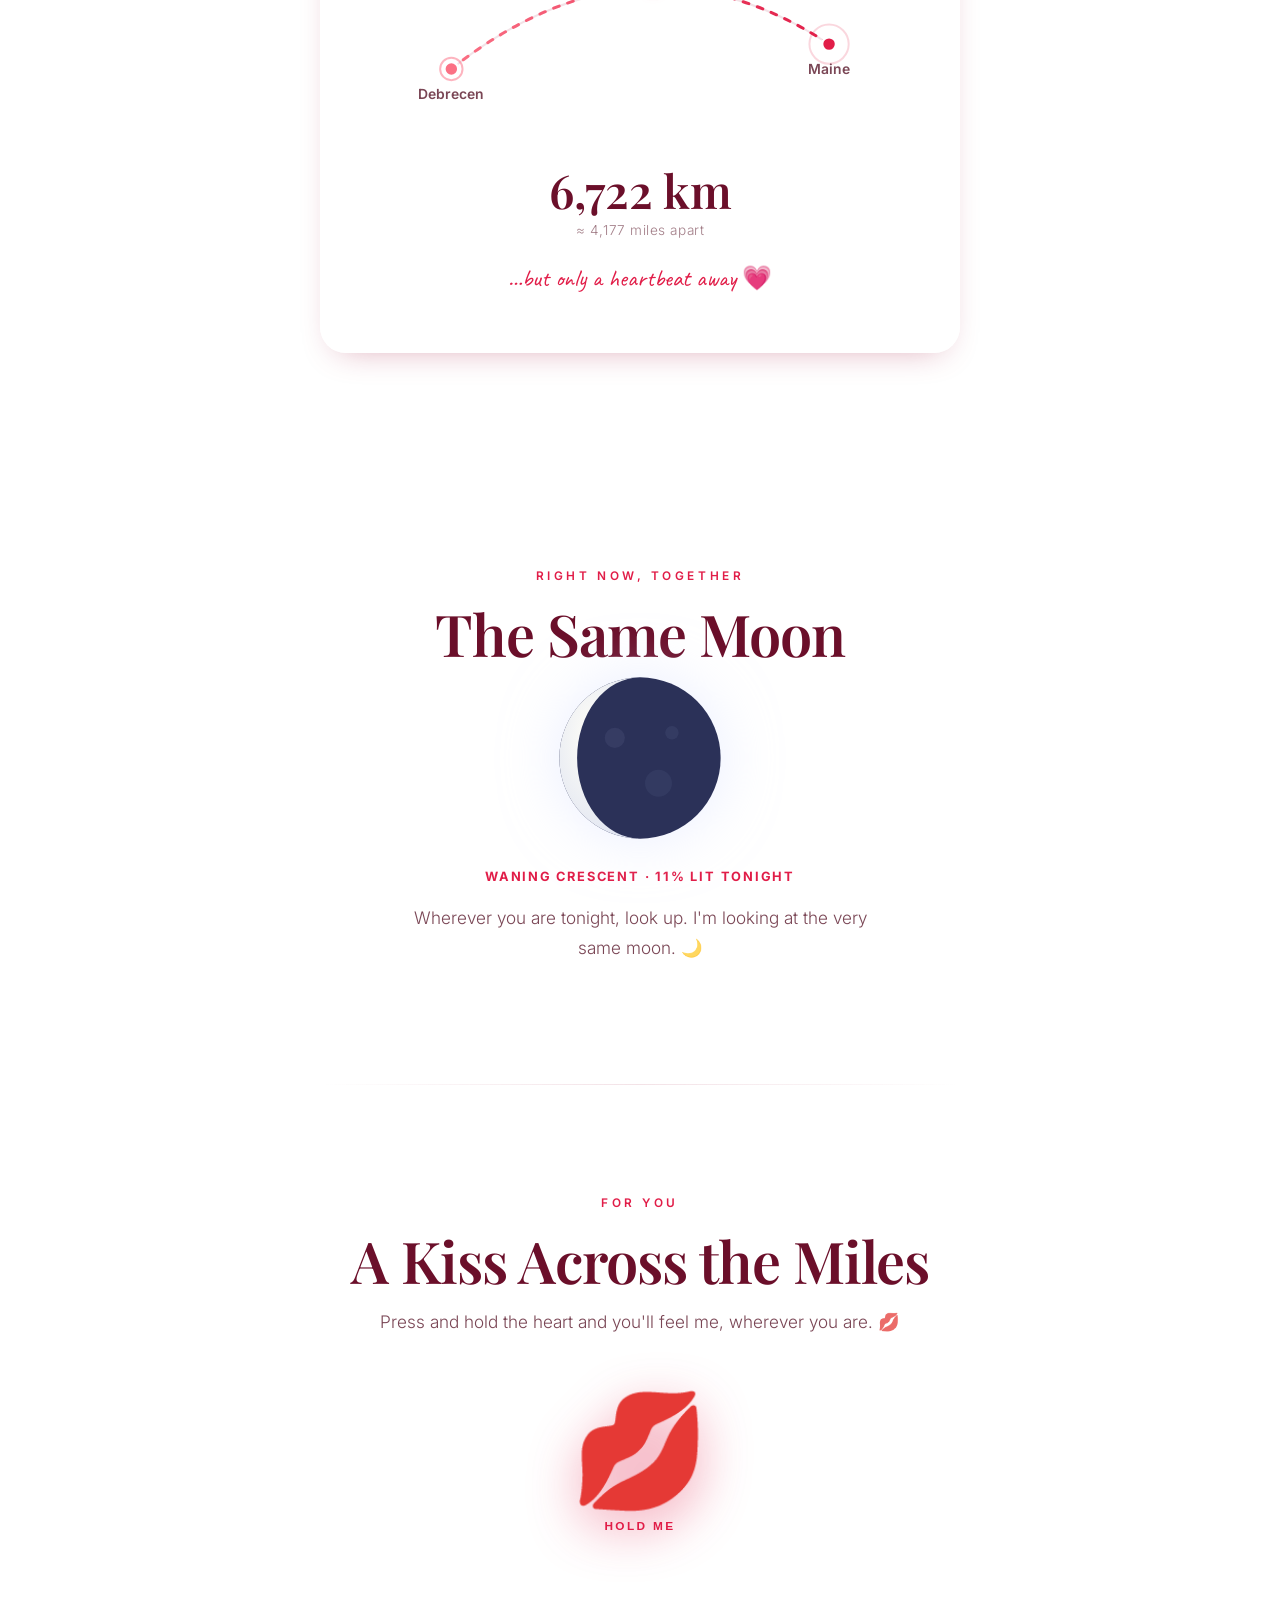
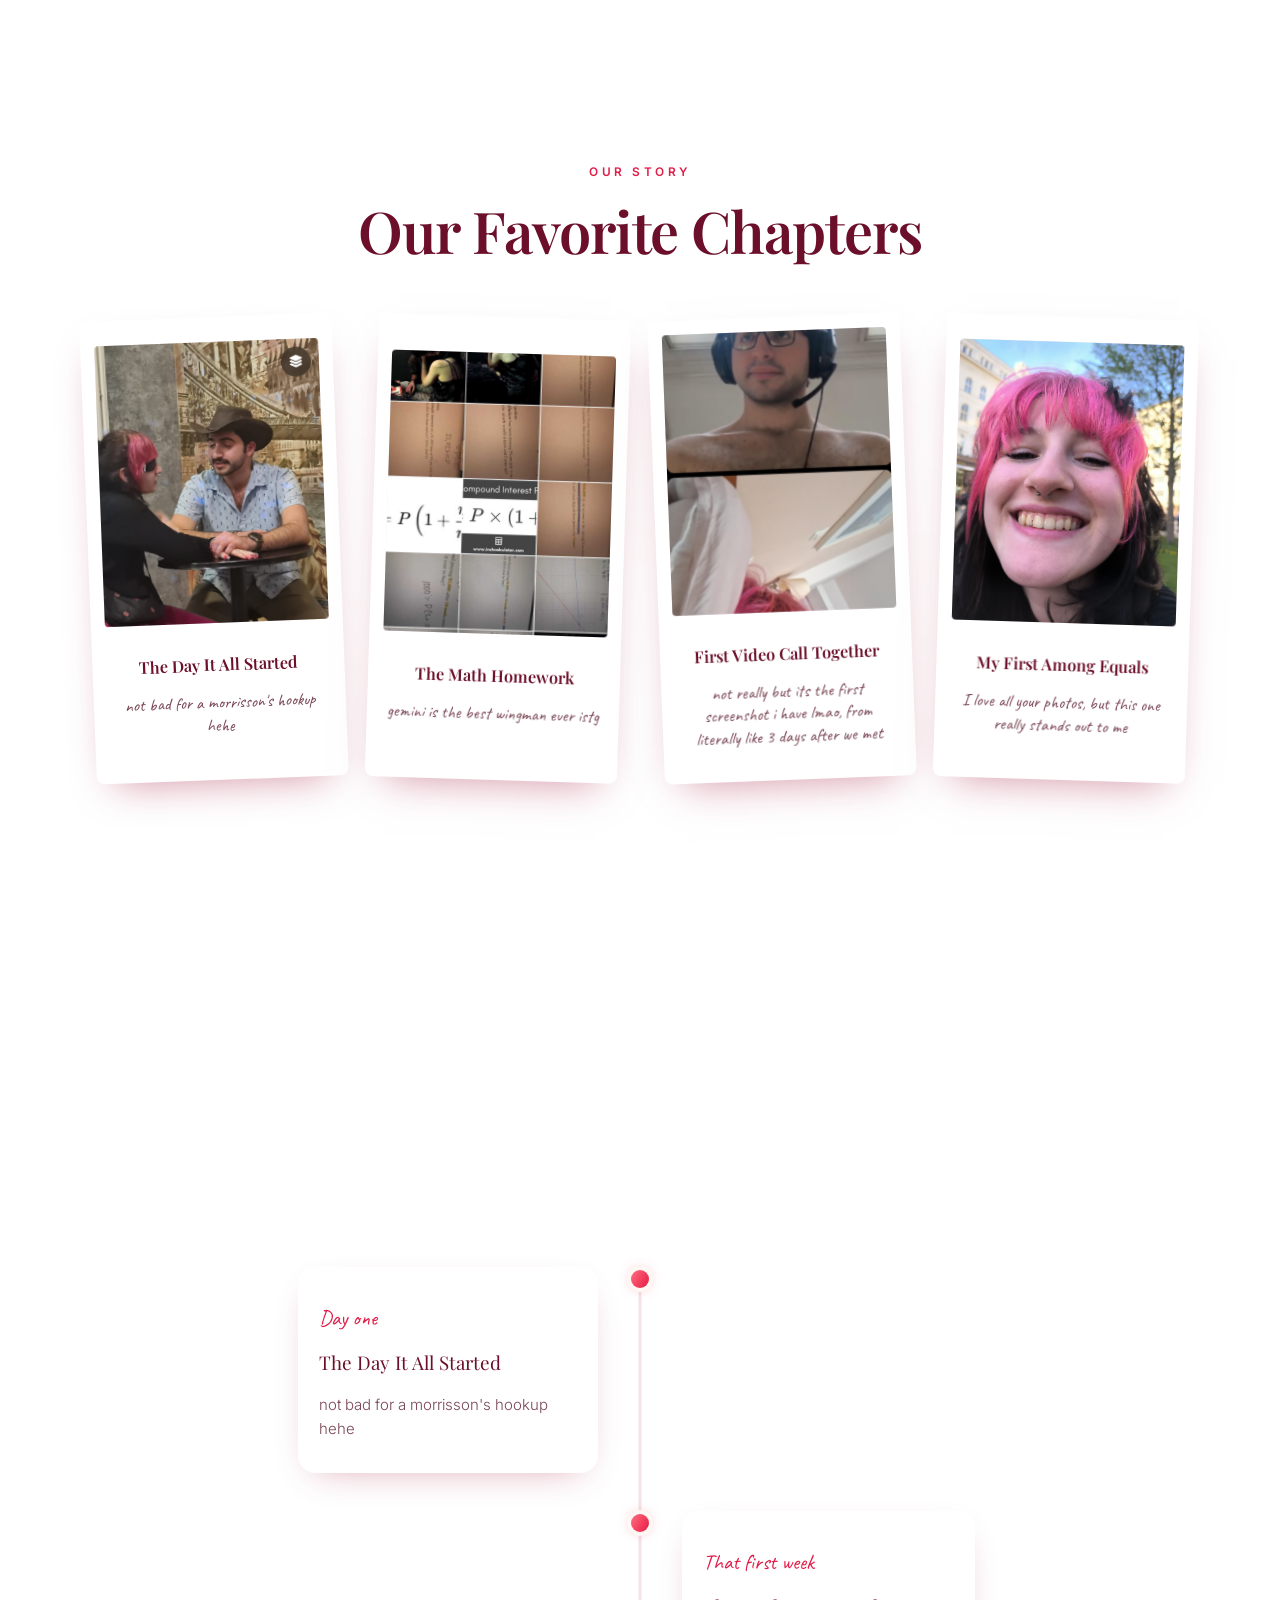
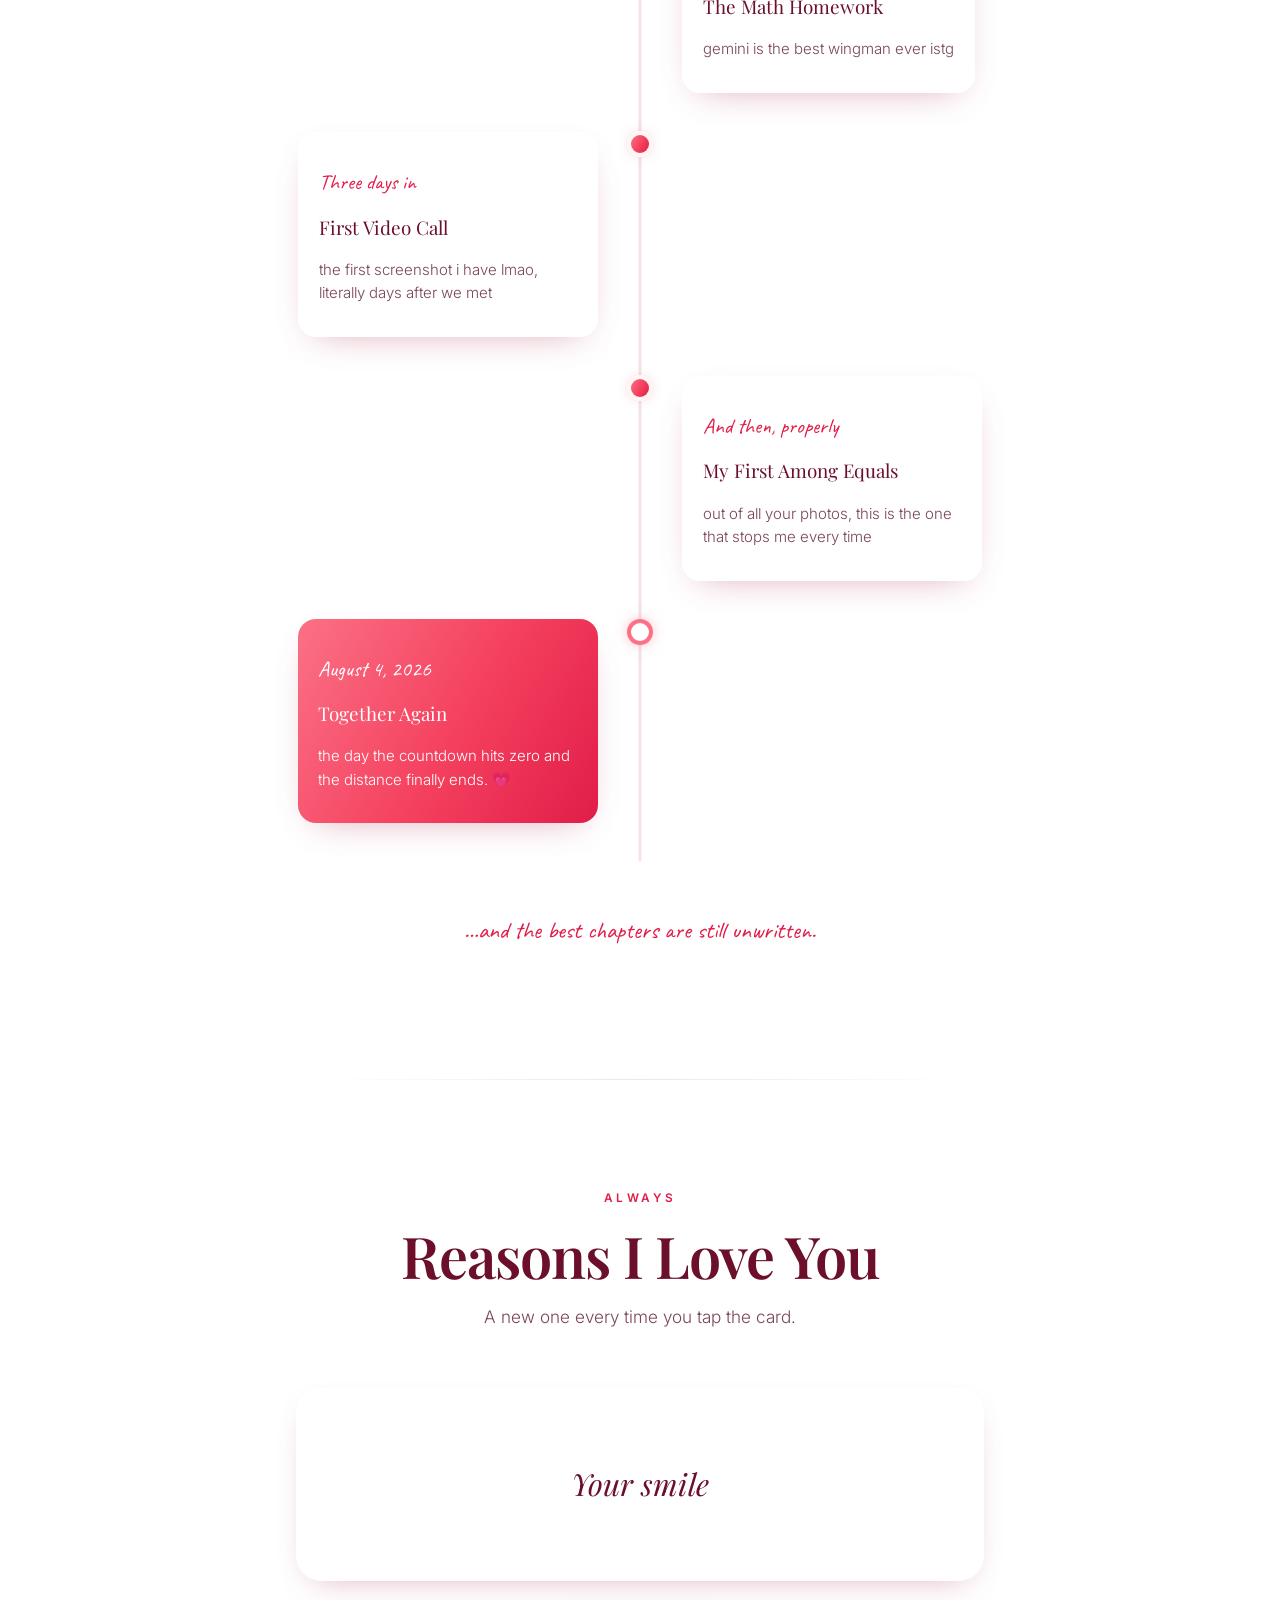
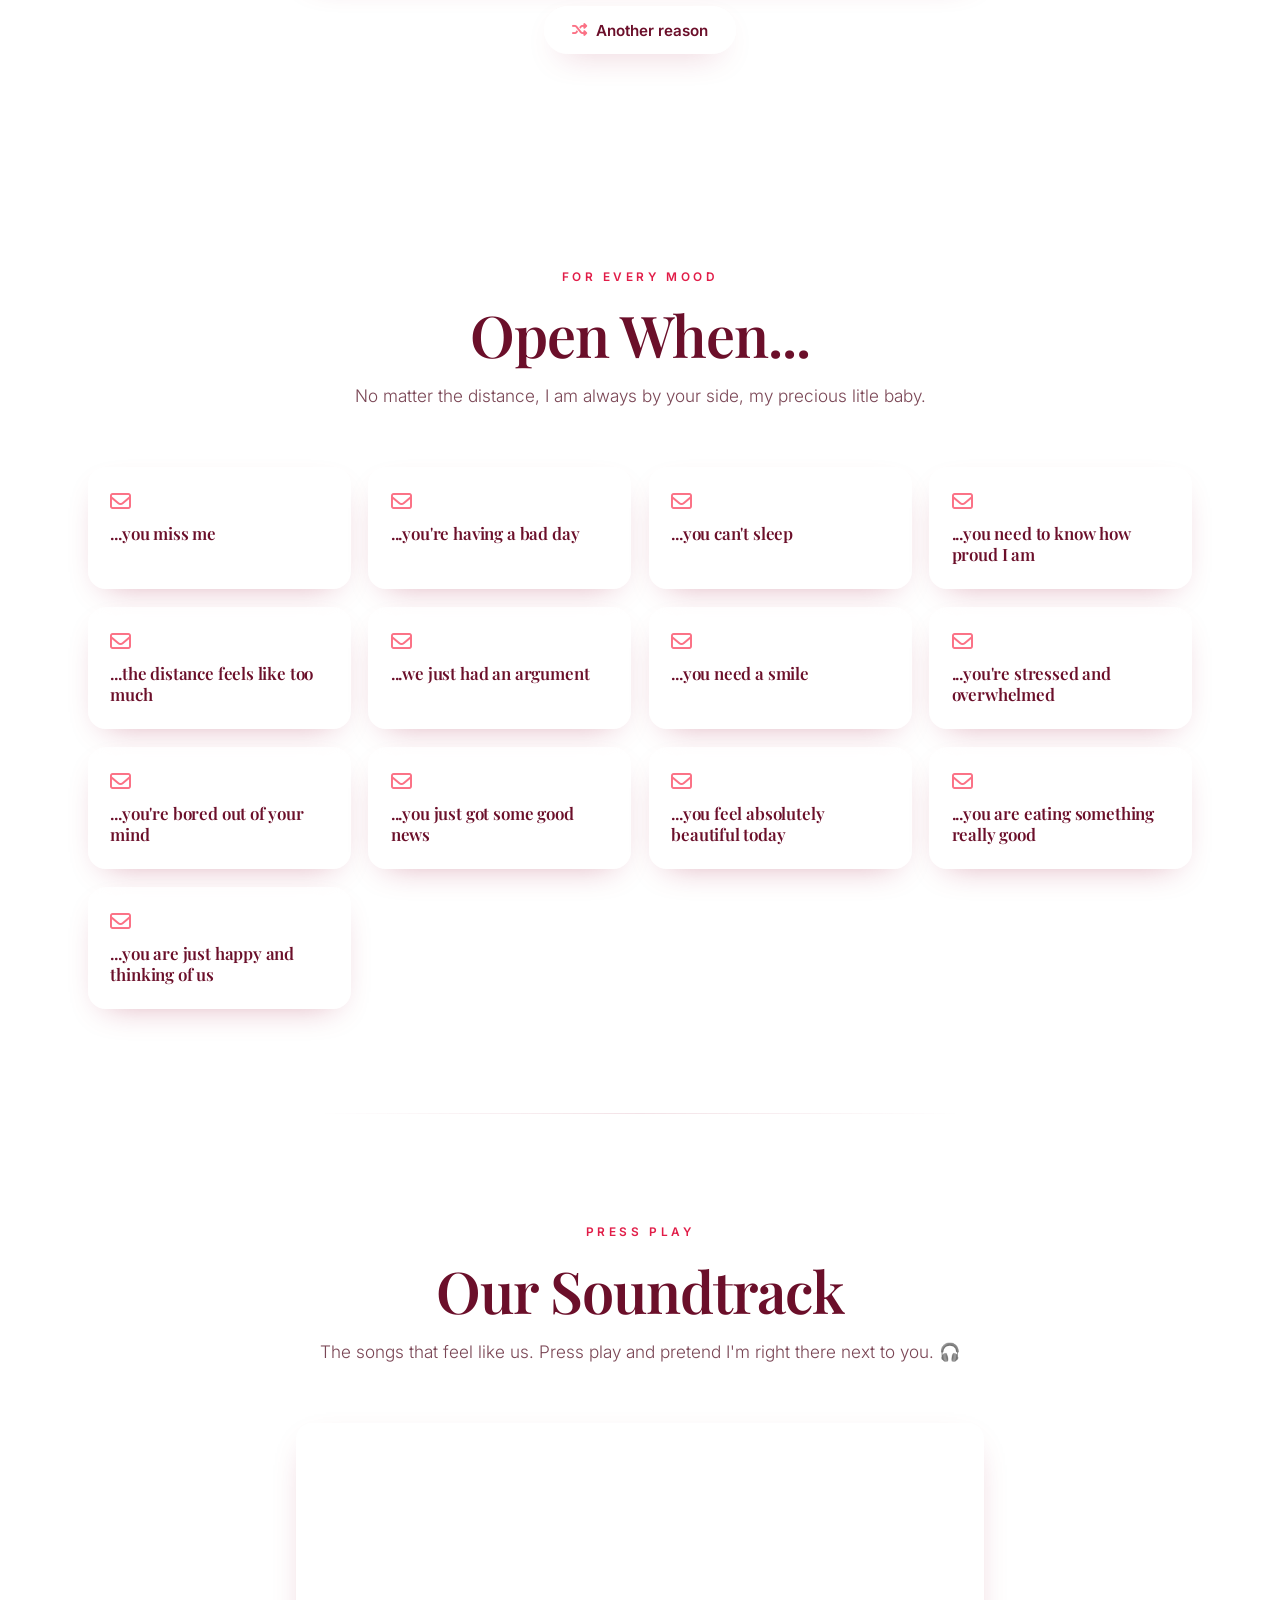
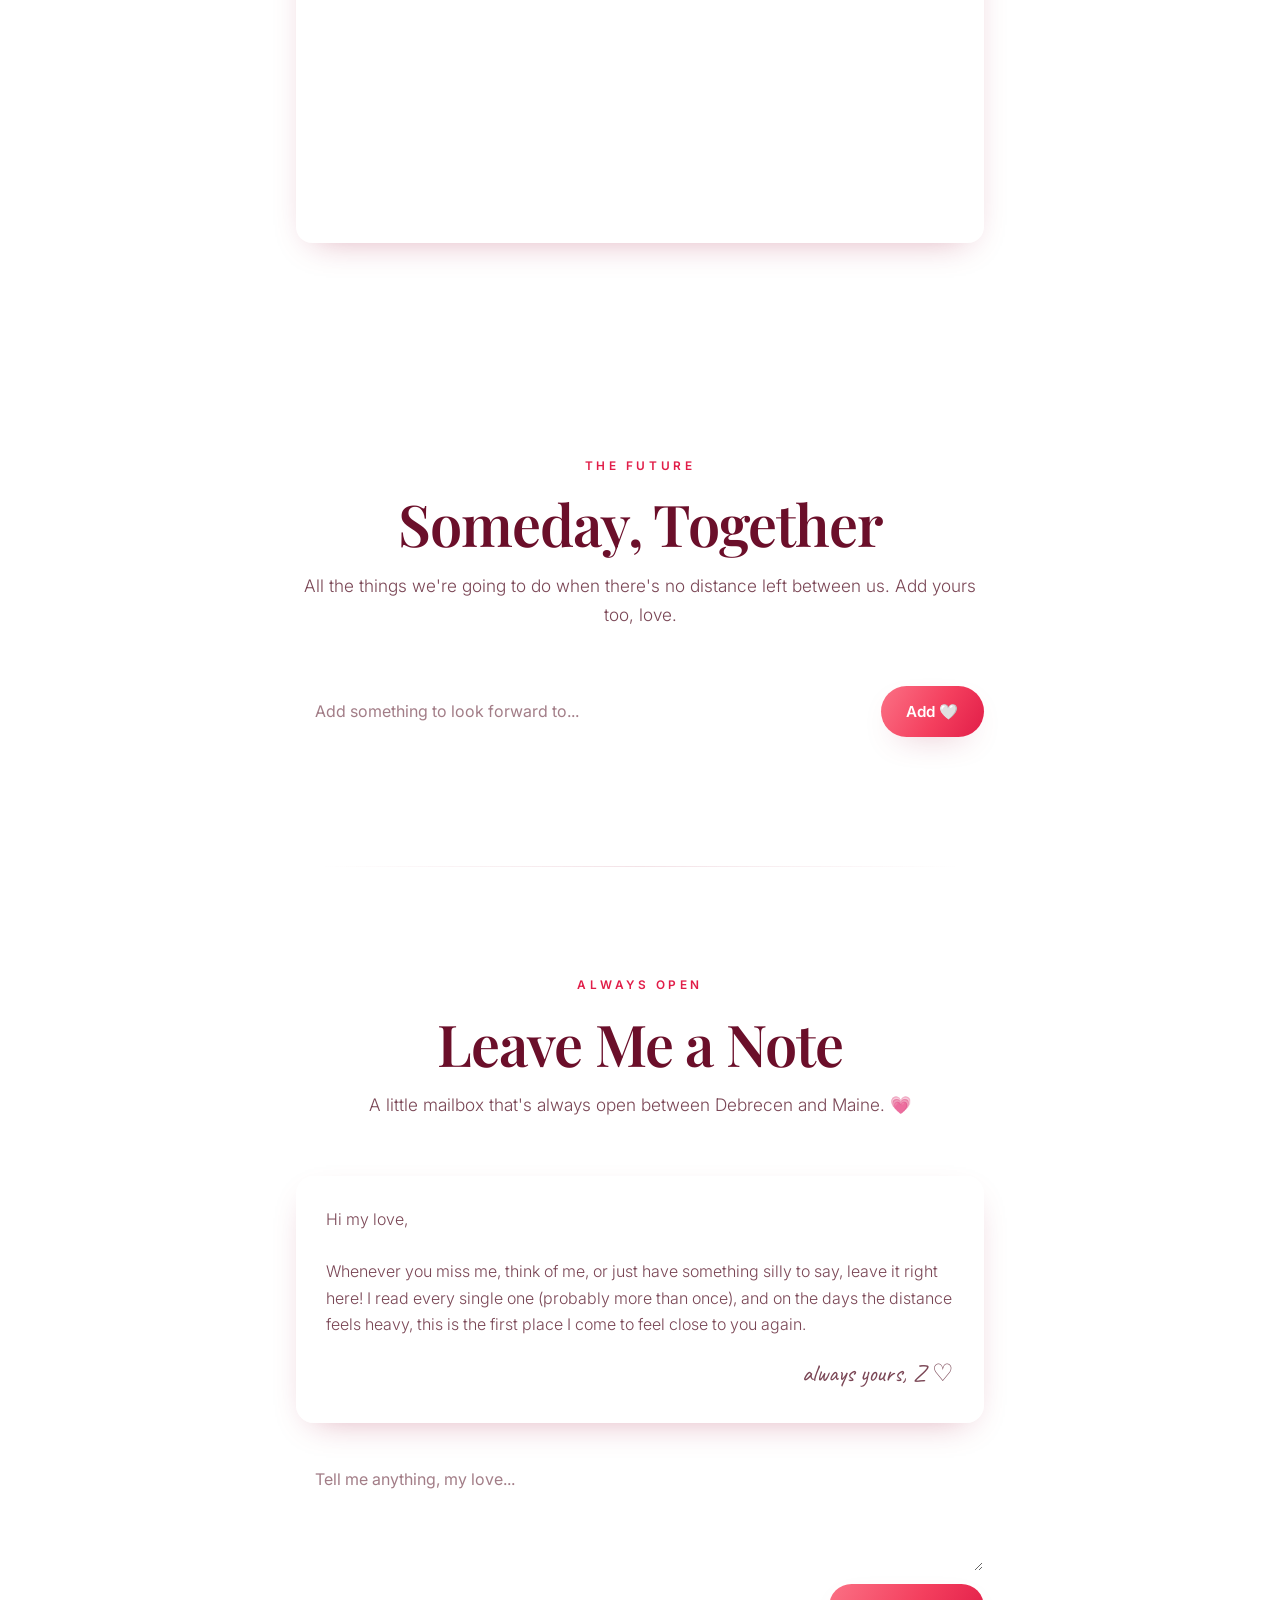
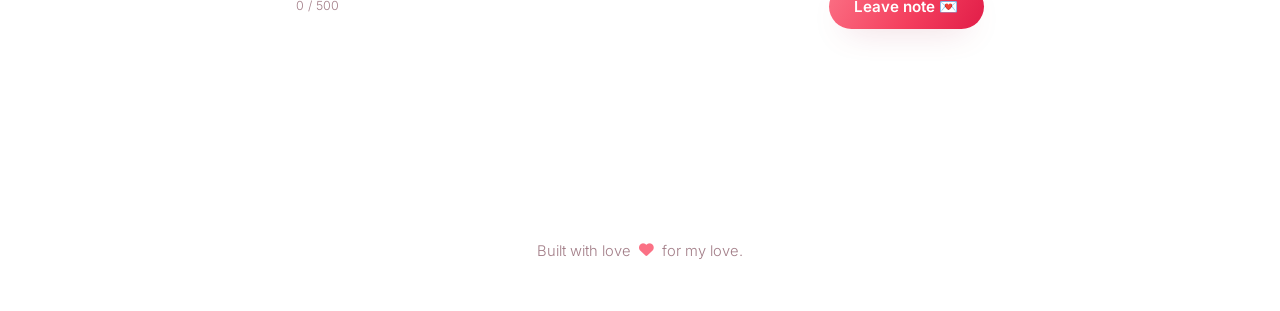
==== commit 1c8ce2f4: "Add files via upload" ====
--- a/index.html
+++ b/index.html
@@ -4,7 +4,7 @@
 <meta charset='UTF-8'>
 <meta name='viewport' content='width=device-width, initial-scale=1.0, viewport-fit=cover'>
 <title>Our Memories</title>
-<meta name='description' content='A little corner of the internet for us — counting down the days until I see you again.'>
+<meta name='description' content='A little corner of the internet for us, counting down the days until I see you again.'>
 <meta name='robots' content='noindex, nofollow'>
 <meta property='og:title' content='Our Memories'>
 <meta property='og:description' content='Distance is temporary. These moments keep us together.'>
@@ -194,6 +194,55 @@
 #countdown-card{position:relative}
 #countdown-card::after{content:'';position:absolute;inset:0;border-radius:inherit;padding:1.4px;background:conic-gradient(from 140deg,rgba(251,113,133,.15),rgba(251,113,133,.9) 20%,rgba(225,29,72,.85) 50%,rgba(251,113,133,.9) 80%,rgba(251,113,133,.15));-webkit-mask:linear-gradient(#000 0 0) content-box,linear-gradient(#000 0 0);-webkit-mask-composite:xor;mask-composite:exclude;animation:border-glow 4.5s ease-in-out infinite;pointer-events:none}
 @keyframes border-glow{0%,100%{opacity:.4}50%{opacity:.9}}
+/* ===== DISTANCE MAP ===== */
+.map-card{padding:1.5rem 1.3rem 1.8rem;border-radius:var(--radius);max-width:40rem;margin:0 auto}
+.dmap{width:100%;height:auto;display:block;overflow:visible}
+.dmap-bg{fill:none;stroke:var(--line);stroke-width:2}
+.dmap-arc{fill:none;stroke:url(#dmapGrad);stroke-width:3;stroke-linecap:round;stroke-dasharray:6 9;animation:dash-flow 1.4s linear infinite}
+@keyframes dash-flow{to{stroke-dashoffset:-30}}
+.pin-home{fill:#fb7185}.pin-away{fill:#e11d48}
+.dmap-pin{stroke:#fff;stroke-width:2.5}
+body.dark .dmap-pin{stroke:#241433}
+.dmap-label{fill:var(--ink-soft);font-family:'Inter',sans-serif;font-size:14px;font-weight:600}
+.dmap-traveler{filter:drop-shadow(0 0 5px rgba(244,63,94,.7))}
+.dmap-stat{margin-top:1.5rem}
+.dmap-stat .big{font-family:'Playfair Display',serif;font-size:clamp(2rem,8vw,2.9rem);font-weight:600;color:var(--title);line-height:1;display:block}
+.dmap-stat small{display:block;margin-top:.35rem;font-size:.85rem;letter-spacing:.04em;color:var(--ink-faint)}
+.dmap-foot{margin-top:1.1rem;font-family:'Caveat',cursive;font-size:1.5rem;color:var(--rose-deep)}
+@media(prefers-reduced-motion:reduce){.dmap-arc{animation:none}}
+/* ===== SAME MOON ===== */
+.moon-stage{display:flex;justify-content:center;margin:.6rem 0 1.5rem}
+.moon-orb{width:clamp(124px,42vw,168px);height:clamp(124px,42vw,168px)}
+.moon-svg{width:100%;height:100%;filter:drop-shadow(0 0 28px rgba(214,222,255,.5))}
+body.dark .moon-svg{filter:drop-shadow(0 0 34px rgba(188,200,255,.4))}
+.moon-dark{fill:#2b3158}
+body.dark .moon-dark{fill:#161a31}
+.moon-lit{fill:url(#moonGrad)}
+.moon-phase{font-family:'Inter',sans-serif;font-weight:700;letter-spacing:.14em;color:var(--kicker);font-size:.8rem;text-transform:uppercase;margin-bottom:.45rem}
+/* ===== STORY TIMELINE ===== */
+.timeline{position:relative;max-width:48rem;margin:0 auto;padding:.5rem 0}
+.tl-line{position:absolute;top:.5rem;bottom:.5rem;left:50%;width:3px;transform:translateX(-50%);background:var(--line);border-radius:3px;overflow:hidden}
+.tl-progress{position:absolute;top:0;left:0;width:100%;height:0;background:var(--grad);border-radius:3px}
+.tl-item{position:relative;width:50%;padding:0 2.6rem 2.4rem;box-sizing:border-box}
+.tl-item.left{left:0;text-align:right}
+.tl-item.right{left:50%;text-align:left}
+.tl-card{display:inline-block;text-align:left;background:var(--panel);border:1px solid var(--panel-border);border-radius:18px;padding:1.05rem 1.25rem;box-shadow:var(--shadow-sm);-webkit-backdrop-filter:blur(12px);backdrop-filter:blur(12px);max-width:21rem}
+.tl-node{position:absolute;top:.2rem;width:18px;height:18px;border-radius:50%;background:var(--grad);box-shadow:0 0 0 4px var(--cream),0 0 12px rgba(244,63,94,.5);z-index:2}
+.tl-item.left .tl-node{right:-9px}
+.tl-item.right .tl-node{left:-9px}
+.tl-date{font-family:'Caveat',cursive;font-size:1.35rem;color:var(--rose-deep);margin-bottom:.15rem;line-height:1}
+.tl-title{font-family:'Playfair Display',serif;font-size:1.18rem;color:var(--title);margin-bottom:.3rem}
+.tl-text{font-size:.94rem;color:var(--ink-soft);line-height:1.55}
+.tl-item.final .tl-card{background:var(--grad);border:none}
+.tl-item.final .tl-date,.tl-item.final .tl-title,.tl-item.final .tl-text{color:#fff}
+.tl-item.final .tl-node{background:#fff;box-shadow:0 0 0 4px var(--rose),0 0 16px rgba(244,63,94,.7)}
+@media(max-width:680px){
+.tl-line{left:9px}
+.tl-item{width:100%;left:0!important;text-align:left;padding:0 0 2.2rem 2.6rem}
+.tl-item.left{text-align:left}
+.tl-item .tl-node{left:0!important;right:auto!important}
+.tl-card{max-width:100%}
+}
 .progress-ring-wrap{position:relative;width:132px;height:132px;margin:1.9rem auto .5rem}
 .progress-ring{width:132px;height:132px;transform:rotate(-90deg)}
 .progress-ring circle{fill:none;stroke-width:9;stroke-linecap:round}
@@ -383,6 +432,7 @@
 <div class='nav-links'>
 <a class='nav-link' href='#countdown-section'>The Countdown</a>
 <a class='nav-link' href='#gallery-section'>Memories</a>
+<a class='nav-link' href='#story-section'>Our Story</a>
 <a class='nav-link' href='#reasons-section'>Reasons</a>
 <a class='nav-link' href='#letters-section'>Open When</a>
 <a class='nav-link' href='#playlist-section'>Our Song</a>
@@ -395,6 +445,7 @@
 <div class='mobile-links'>
 <a class='nav-link' href='#countdown-section'>The Countdown</a>
 <a class='nav-link' href='#gallery-section'>Memories</a>
+<a class='nav-link' href='#story-section'>Our Story</a>
 <a class='nav-link' href='#reasons-section'>Reasons</a>
 <a class='nav-link' href='#letters-section'>Open When</a>
 <a class='nav-link' href='#playlist-section'>Our Song</a>
@@ -485,6 +536,49 @@
 <a href='#kiss-section' class='scroll-cue'><span>Scroll</span><i class='fa-solid fa-chevron-down' aria-hidden='true'></i></a>
 </div>
 </header>
+<section id='distance-section' class='section alt'>
+<div class='wrap narrow' style='text-align:center'>
+<span class='kicker reveal'>The space between us</span>
+<h2 class='sec-title reveal'>Miles Apart, Never Apart</h2>
+<p class='sec-sub reveal' style='transition-delay:.1s;margin-bottom:2.2rem'>Two little dots, one glowing line, and a heart that keeps crossing it.</p>
+<div class='map-card glass-panel reveal' style='transition-delay:.15s'>
+<svg class='dmap' viewBox='0 0 600 250' role='img' aria-label='A glowing arc connecting Debrecen and Maine'>
+<defs><linearGradient id='dmapGrad' x1='0' y1='0' x2='1' y2='0'><stop offset='0' stop-color='#fb7185'/><stop offset='1' stop-color='#e11d48'/></linearGradient></defs>
+<path class='dmap-bg' d='M110,175 Q300,25 490,150'/>
+<path class='dmap-arc' d='M110,175 Q300,25 490,150'/>
+<circle class='dmap-pin pin-home' cx='110' cy='175' r='7'/>
+<circle class='dmap-pin pin-away' cx='490' cy='150' r='7'/>
+<circle cx='110' cy='175' r='7' fill='none' stroke='#fb7185' stroke-width='2'><animate attributeName='r' values='7;24' dur='2.6s' repeatCount='indefinite'/><animate attributeName='opacity' values='.7;0' dur='2.6s' repeatCount='indefinite'/></circle>
+<circle cx='490' cy='150' r='7' fill='none' stroke='#e11d48' stroke-width='2'><animate attributeName='r' values='7;24' dur='2.6s' begin='1.3s' repeatCount='indefinite'/><animate attributeName='opacity' values='.7;0' dur='2.6s' begin='1.3s' repeatCount='indefinite'/></circle>
+<g class='dmap-traveler'><circle r='5.5' fill='url(#dmapGrad)'/><animateMotion dur='6s' repeatCount='indefinite' path='M110,175 Q300,25 490,150'/></g>
+<text class='dmap-label' x='110' y='205' text-anchor='middle'>Debrecen</text>
+<text class='dmap-label' x='490' y='180' text-anchor='middle'>Maine</text>
+</svg>
+<div class='dmap-stat'><span class='big'><span id='dmap-km'>0</span> km</span><small id='dmap-km-sub'>the space between us</small></div>
+<p class='dmap-foot'>…but only a heartbeat away 💗</p>
+</div>
+</div>
+</section>
+<section id='moon-section' class='section'>
+<div class='wrap narrow' style='text-align:center'>
+<span class='kicker reveal'>Right now, together</span>
+<h2 class='sec-title reveal'>The Same Moon</h2>
+<div class='moon-stage reveal' style='transition-delay:.1s'>
+<div class='moon-orb'>
+<svg class='moon-svg' viewBox='-50 -50 100 100' role='img' aria-label='The current moon phase'>
+<defs><radialGradient id='moonGrad' cx='40%' cy='38%' r='72%'><stop offset='0' stop-color='#fffef7'/><stop offset='1' stop-color='#dee3f1'/></radialGradient></defs>
+<circle class='moon-dark' cx='0' cy='0' r='48'/>
+<path class='moon-lit' id='moon-lit' d=''/>
+<circle cx='-15' cy='-12' r='6' fill='rgba(110,120,160,.16)'/>
+<circle cx='11' cy='15' r='8' fill='rgba(110,120,160,.13)'/>
+<circle cx='19' cy='-15' r='4' fill='rgba(110,120,160,.15)'/>
+</svg>
+</div>
+</div>
+<p class='moon-phase reveal' id='moon-phase-name' style='transition-delay:.15s'></p>
+<p class='sec-sub reveal' id='moon-line' style='transition-delay:.2s;max-width:30rem;margin-left:auto;margin-right:auto'>Wherever you are tonight, look up. I'm looking at the very same moon. 🌙</p>
+</div>
+</section>
 <section id='kiss-section' class='section alt'>
 <div class='wrap narrow' style='text-align:center'>
 <span class='kicker reveal'>For you</span>
@@ -532,6 +626,23 @@
 <div class='reveal' style='text-align:center;margin-top:3.6rem'>
 <a href='https://photos.google.com/share/AF1QipPadUiELdGCeHs3ID9ZLcJHwK7pIcyUVaV6nIZYuODB0REOB0Mj47hOj92Fyfw_lw' target='_blank' rel='noopener noreferrer' class='btn'><i class='fa-regular fa-images' aria-hidden='true'></i><span>View our full Google Album</span><i class='fa-solid fa-arrow-right' aria-hidden='true' style='font-size:.8rem'></i></a>
 </div>
+</div>
+</section>
+<section id='story-section' class='section'>
+<div class='wrap'>
+<div class='sec-head'>
+<span class='kicker reveal'>How we happened</span>
+<h2 class='sec-title reveal'>Our Story, So Far</h2>
+</div>
+<div class='timeline'>
+<div class='tl-line'><div class='tl-progress' id='tl-progress'></div></div>
+<div class='tl-item left reveal'><div class='tl-node'></div><div class='tl-card'><p class='tl-date'>Day one</p><p class='tl-title'>The Day It All Started</p><p class='tl-text'>not bad for a morrisson's hookup hehe</p></div></div>
+<div class='tl-item right reveal'><div class='tl-node'></div><div class='tl-card'><p class='tl-date'>That first week</p><p class='tl-title'>The Math Homework</p><p class='tl-text'>gemini is the best wingman ever istg</p></div></div>
+<div class='tl-item left reveal'><div class='tl-node'></div><div class='tl-card'><p class='tl-date'>Three days in</p><p class='tl-title'>First Video Call</p><p class='tl-text'>the first screenshot i have lmao, literally days after we met</p></div></div>
+<div class='tl-item right reveal'><div class='tl-node'></div><div class='tl-card'><p class='tl-date'>And then, properly</p><p class='tl-title'>My First Among Equals</p><p class='tl-text'>out of all your photos, this is the one that stops me every time</p></div></div>
+<div class='tl-item left final reveal'><div class='tl-node'></div><div class='tl-card'><p class='tl-date'>August 4, 2026</p><p class='tl-title'>Together Again</p><p class='tl-text'>the day the countdown hits zero and the distance finally ends. 💗</p></div></div>
+</div>
+<p class='reveal' style='text-align:center;margin-top:2.6rem;font-family:"Caveat",cursive;font-size:1.5rem;color:var(--rose-deep)'>…and the best chapters are still unwritten.</p>
 </div>
 </section>
 <section id='reasons-section' class='section alt'>
@@ -621,7 +732,7 @@
 </div>
 <div class='gb-intro glass-panel reveal' style='transition-delay:.12s'>
 <p>Hi my love,<br><br>Whenever you miss me, think of me, or just have something silly to say, leave it right here! I read every single one (probably more than once), and on the days the distance feels heavy, this is the first place I come to feel close to you again.</p>
-<p class='gb-sign'>— always yours, Z ♡</p>
+<p class='gb-sign'>always yours, Z ♡</p>
 </div>
 <div id='gb-notice' class='gb-notice reveal' style='display:none'></div>
 <form id='gb-form' class='gb-form reveal' style='transition-delay:.15s'>
@@ -645,10 +756,10 @@
 awayTimezone: 'America/New_York',
 homeLabel: 'My Time (Home)',
 awayLabel: 'Her Time (Maine)',
-// Weather — look up coordinates at https://www.latlong.net (unit: 'celsius' or 'fahrenheit')
+// Weather: look up coordinates at https://www.latlong.net (unit: 'celsius' or 'fahrenheit')
 homeWeather: { lat: 47.5316, lon: 21.6273, unit: 'celsius' },     // Debrecen, Hungary
-awayWeather: { lat: 43.6591, lon: -70.2568, unit: 'celsius' }, // Portland, Maine — change to her city
-// Our playlist — paste a Spotify playlist link OR id ('' hides nothing, shows a setup hint)
+awayWeather: { lat: 43.6591, lon: -70.2568, unit: 'celsius' }, // Portland, Maine (change to her city)
+// Our playlist: paste a Spotify playlist link OR id ('' hides nothing, shows a setup hint)
 spotifyPlaylist: 'https://open.spotify.com/playlist/6FEeF3tM3TVkM3RCWAvdrm'
 };
 const reunionDate   = new Date(CONFIG.reunion.year, CONFIG.reunion.month - 1, CONFIG.reunion.day, CONFIG.reunion.hour, CONFIG.reunion.minute, 0);
@@ -658,7 +769,7 @@
 const totalDuration = reunionDate - startDate;
 const prefersReducedMotion = window.matchMedia('(prefers-reduced-motion: reduce)').matches;
 
-// ── MOBILE MENU ──
+// ��─ MOBILE MENU ──
 (function () {
 const toggle = document.getElementById('menu-toggle');
 const menu   = document.getElementById('mobile-menu');
@@ -1290,6 +1401,60 @@
 }
 </script>
 
+<script>
+(function(){
+var rm = window.matchMedia && window.matchMedia('(prefers-reduced-motion: reduce)').matches;
+
+/* ----- DISTANCE (Haversine) ----- */
+(function(){
+  var A={lat:47.5316,lon:21.6273}, B={lat:43.6591,lon:-70.2568};
+  function rad(d){return d*Math.PI/180;}
+  var R=6371;
+  var dLat=rad(B.lat-A.lat), dLon=rad(B.lon-A.lon);
+  var h=Math.sin(dLat/2)*Math.sin(dLat/2)+Math.cos(rad(A.lat))*Math.cos(rad(B.lat))*Math.sin(dLon/2)*Math.sin(dLon/2);
+  var km=Math.round(2*R*Math.asin(Math.min(1,Math.sqrt(h))));
+  var mi=Math.round(km*0.621371);
+  var el=document.getElementById('dmap-km'); if(!el) return;
+  function fmt(n){return n.toLocaleString('en-US');}
+  var sub=document.getElementById('dmap-km-sub'); if(sub) sub.textContent='\u2248 '+fmt(mi)+' miles apart';
+  if(rm){ el.textContent=fmt(km); return; }
+  var done=false;
+  function run(){ if(done)return; done=true; var dur=1500,t0=null;
+    function step(ts){ if(!t0)t0=ts; var p=Math.min(1,(ts-t0)/dur); var e=1-Math.pow(1-p,3); el.textContent=fmt(Math.round(km*e)); if(p<1)requestAnimationFrame(step); }
+    requestAnimationFrame(step);
+  }
+  var io=new IntersectionObserver(function(es){es.forEach(function(e){if(e.isIntersecting){run();io.disconnect();}});},{threshold:.4});
+  io.observe(el);
+})();
+
+/* ----- MOON phase ----- */
+(function(){
+  var lit=document.getElementById('moon-lit'); if(!lit) return;
+  var R=48;
+  function frac(date){ var syn=29.530588853; var kn=Date.UTC(2000,0,6,18,14,0)/86400000; var d=date.getTime()/86400000; var p=((d-kn)%syn)/syn; if(p<0)p+=1; return p; }
+  function pname(p){ if(p<0.03||p>0.97)return 'New Moon'; if(p<0.22)return 'Waxing Crescent'; if(p<0.28)return 'First Quarter'; if(p<0.47)return 'Waxing Gibbous'; if(p<0.53)return 'Full Moon'; if(p<0.72)return 'Waning Gibbous'; if(p<0.78)return 'Last Quarter'; return 'Waning Crescent'; }
+  function pathFor(p){ var x=Math.cos(p*2*Math.PI); var rx=Math.abs(R*x); var sLimb,sTerm; if(p<=0.5){ sLimb=1; sTerm=(p<0.25)?1:0; } else { sLimb=0; sTerm=(p<0.75)?0:1; } return 'M0,'+(-R)+' A '+R+','+R+' 0 0 '+sLimb+' 0,'+R+' A '+rx.toFixed(2)+','+R+' 0 0 '+sTerm+' 0,'+(-R)+' Z'; }
+  var p=frac(new Date());
+  lit.setAttribute('d', pathFor(p));
+  var illum=Math.round((1-Math.cos(p*2*Math.PI))/2*100);
+  var nm=document.getElementById('moon-phase-name'); if(nm) nm.textContent=pname(p)+' \u00b7 '+illum+'% lit tonight';
+})();
+
+/* ----- TIMELINE progress line ----- */
+(function(){
+  var tl=document.querySelector('.timeline'); var pr=document.getElementById('tl-progress'); if(!tl||!pr) return;
+  if(rm){ pr.style.height='100%'; return; }
+  var ticking=false;
+  function update(){ ticking=false; var r=tl.getBoundingClientRect(); var vh=window.innerHeight||document.documentElement.clientHeight; var anchor=vh*0.55; var passed=anchor-r.top; var pct=Math.max(0,Math.min(1, r.height? passed/r.height : 0)); pr.style.height=(pct*100).toFixed(1)+'%'; }
+  function onScroll(){ if(!ticking){ ticking=true; requestAnimationFrame(update); } }
+  window.addEventListener('scroll',onScroll,{passive:true});
+  window.addEventListener('resize',onScroll,{passive:true});
+  update();
+})();
+
+})();
+</script>
+
 <!-- Guestbook -->
 <script type="module">
 // Firebase keeps notes synced between both of your devices.
@@ -1303,7 +1468,7 @@
 };
 
 // ── EMAIL NOTIFICATIONS ──
-// Free access key from https://web3forms.com — emails you whenever Sarah leaves a new note.
+// Free access key from https://web3forms.com (emails you whenever Sarah leaves a new note).
 const WEB3FORMS_ACCESS_KEY = "74087dfe-4e10-4e8e-aec8-774eb3fe1657";
 async function notifyByEmail(name, message) {
 if (!WEB3FORMS_ACCESS_KEY || WEB3FORMS_ACCESS_KEY.indexOf('PASTE') === 0) return; // not set up yet
@@ -1334,7 +1499,7 @@
 function esc(s) { return String(s).replace(/[&<>"']/g, c => ({ '&':'&amp;','<':'&lt;','>':'&gt;','"':'&quot;',"'":'&#39;' }[c])); }
 function fmt(ms) { try { return new Intl.DateTimeFormat('en-US', { month:'short', day:'numeric', hour:'2-digit', minute:'2-digit' }).format(new Date(ms)); } catch (e) { return ''; } }
 function render(notes) {
-if (!notes.length) { wall.innerHTML = '<p class="gb-empty">No notes yet — be the first. ♡</p>'; return; }
+if (!notes.length) { wall.innerHTML = '<p class="gb-empty">No notes yet, be the first. ♡</p>'; return; }
 wall.innerHTML = notes.map(n => {
 const name = n.name && n.name.trim() ? esc(n.name.trim()) : 'Anonymous';
 return '<div class="gb-note"><p class="gb-note-msg">' + esc(n.message) + '</p><div class="gb-note-meta"><span class="gb-note-name">' + name + '</span><span>' + (n.createdAt ? fmt(n.createdAt) : '') + '</span></div></div>';
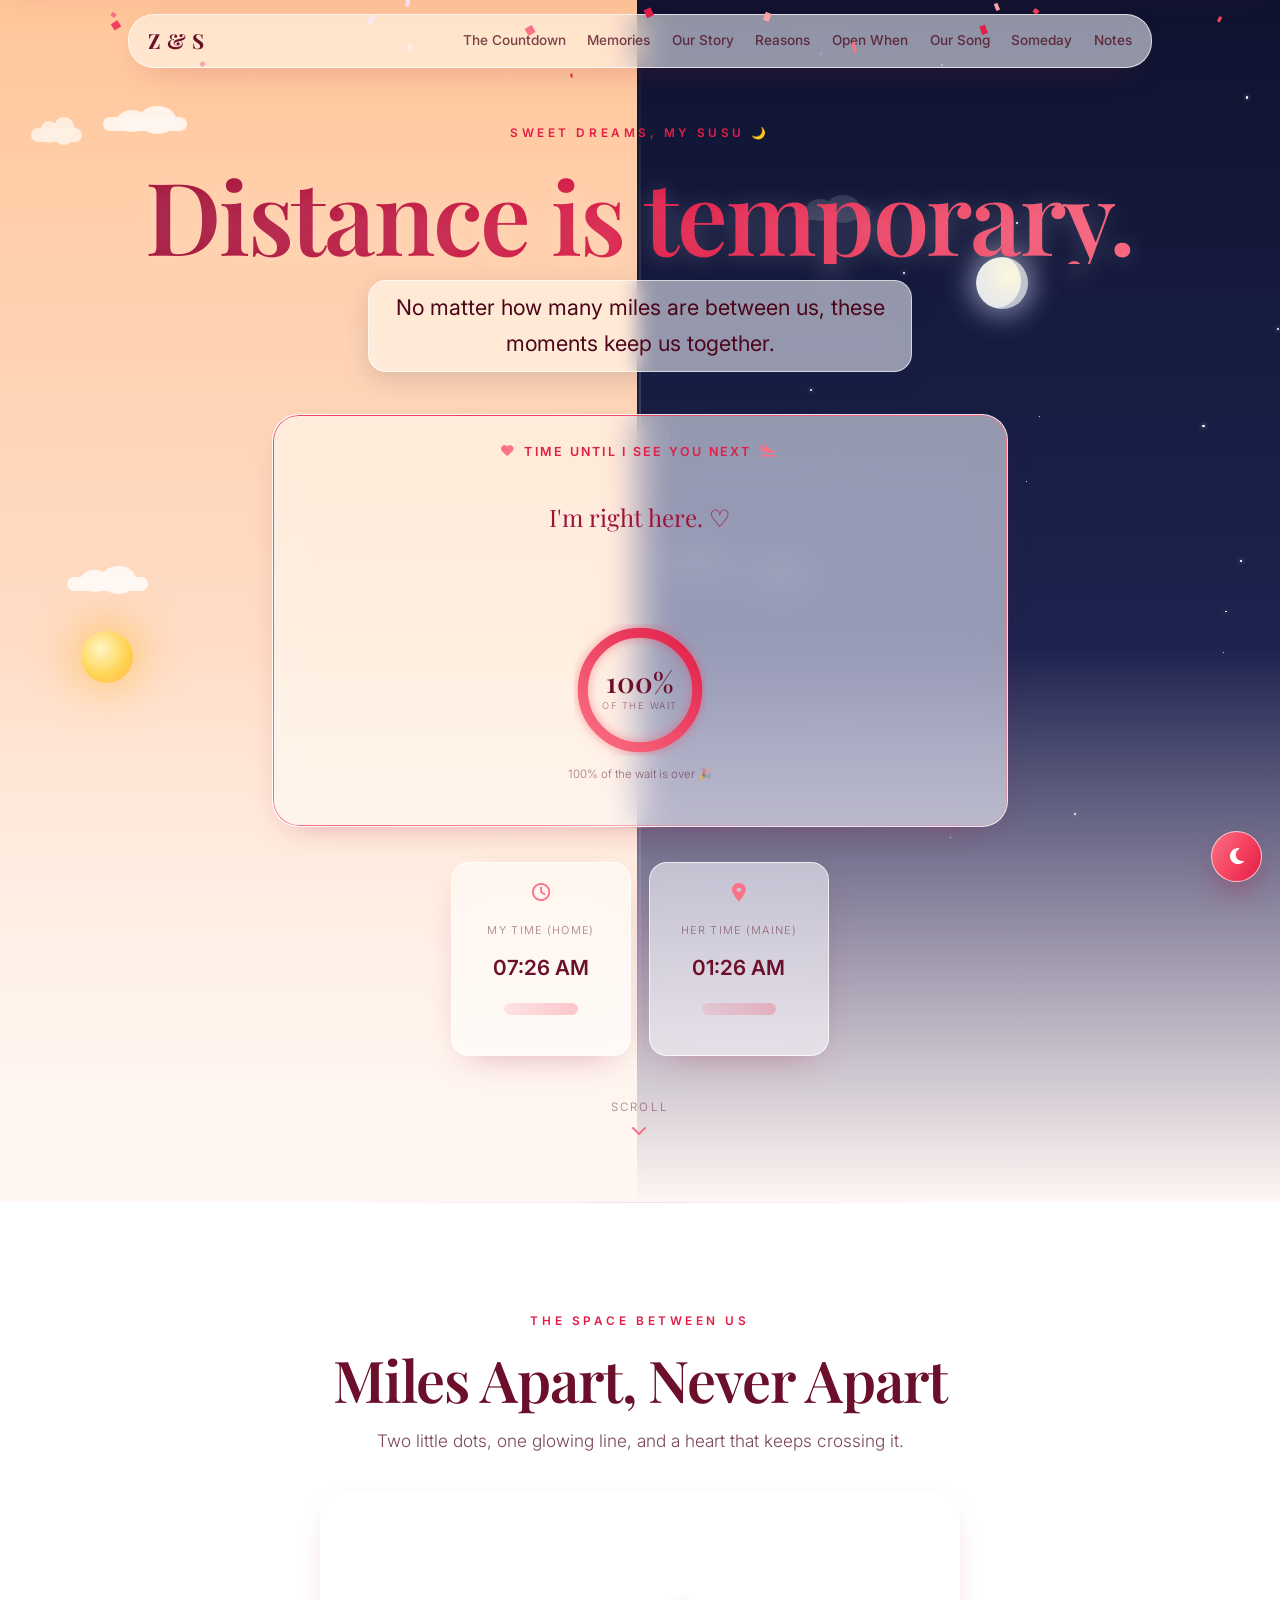
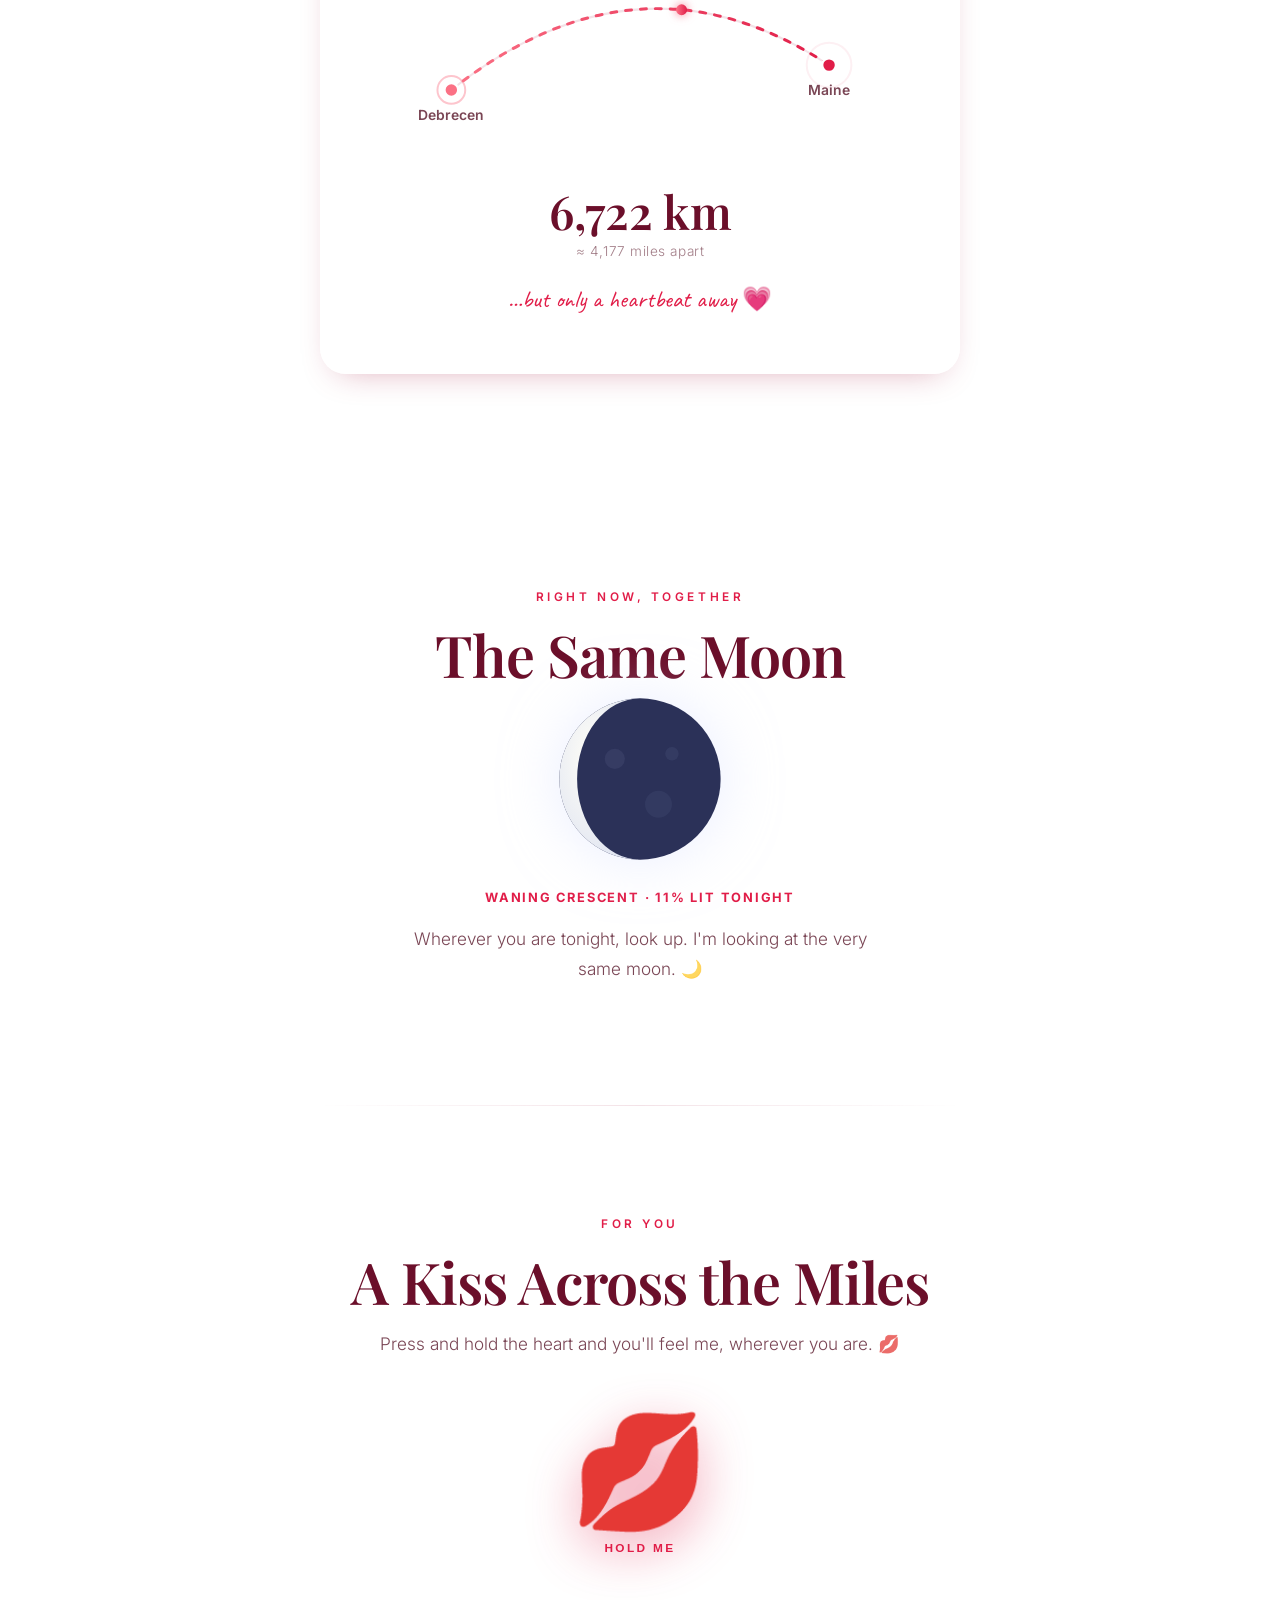
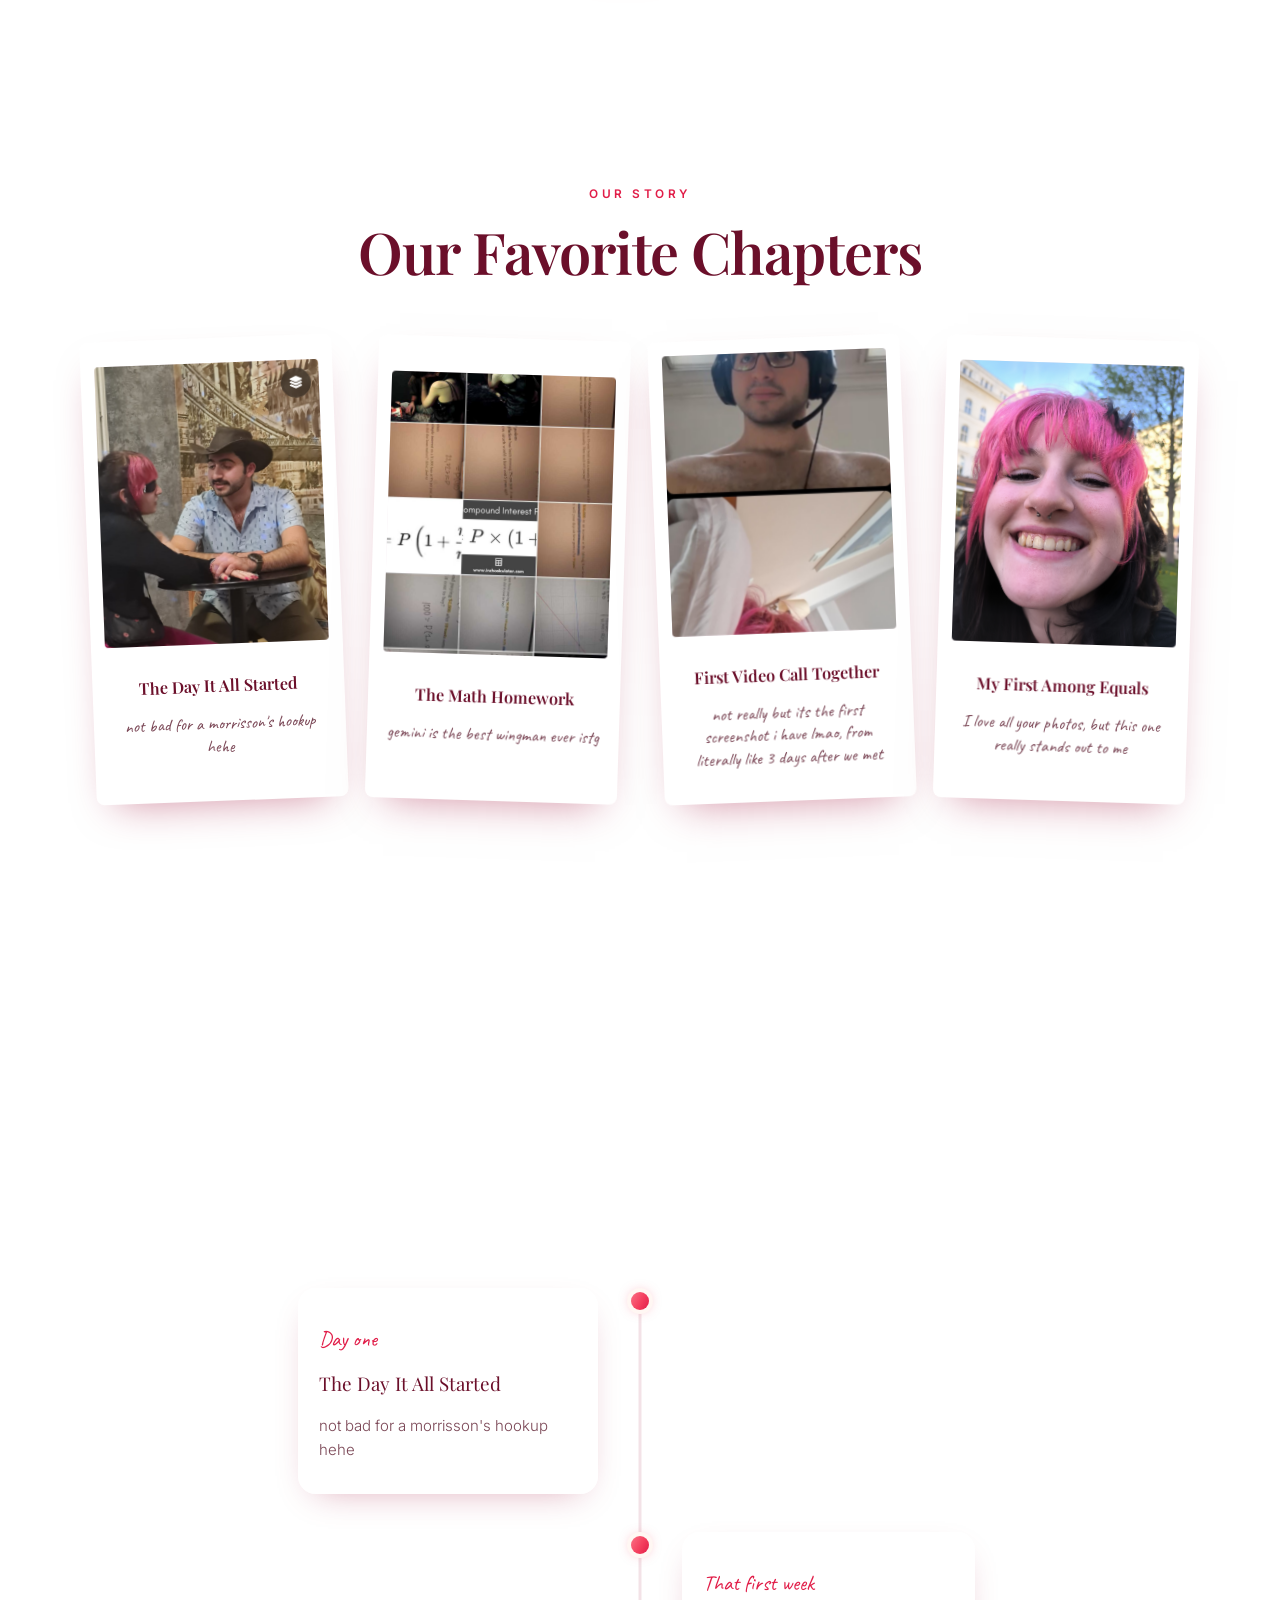
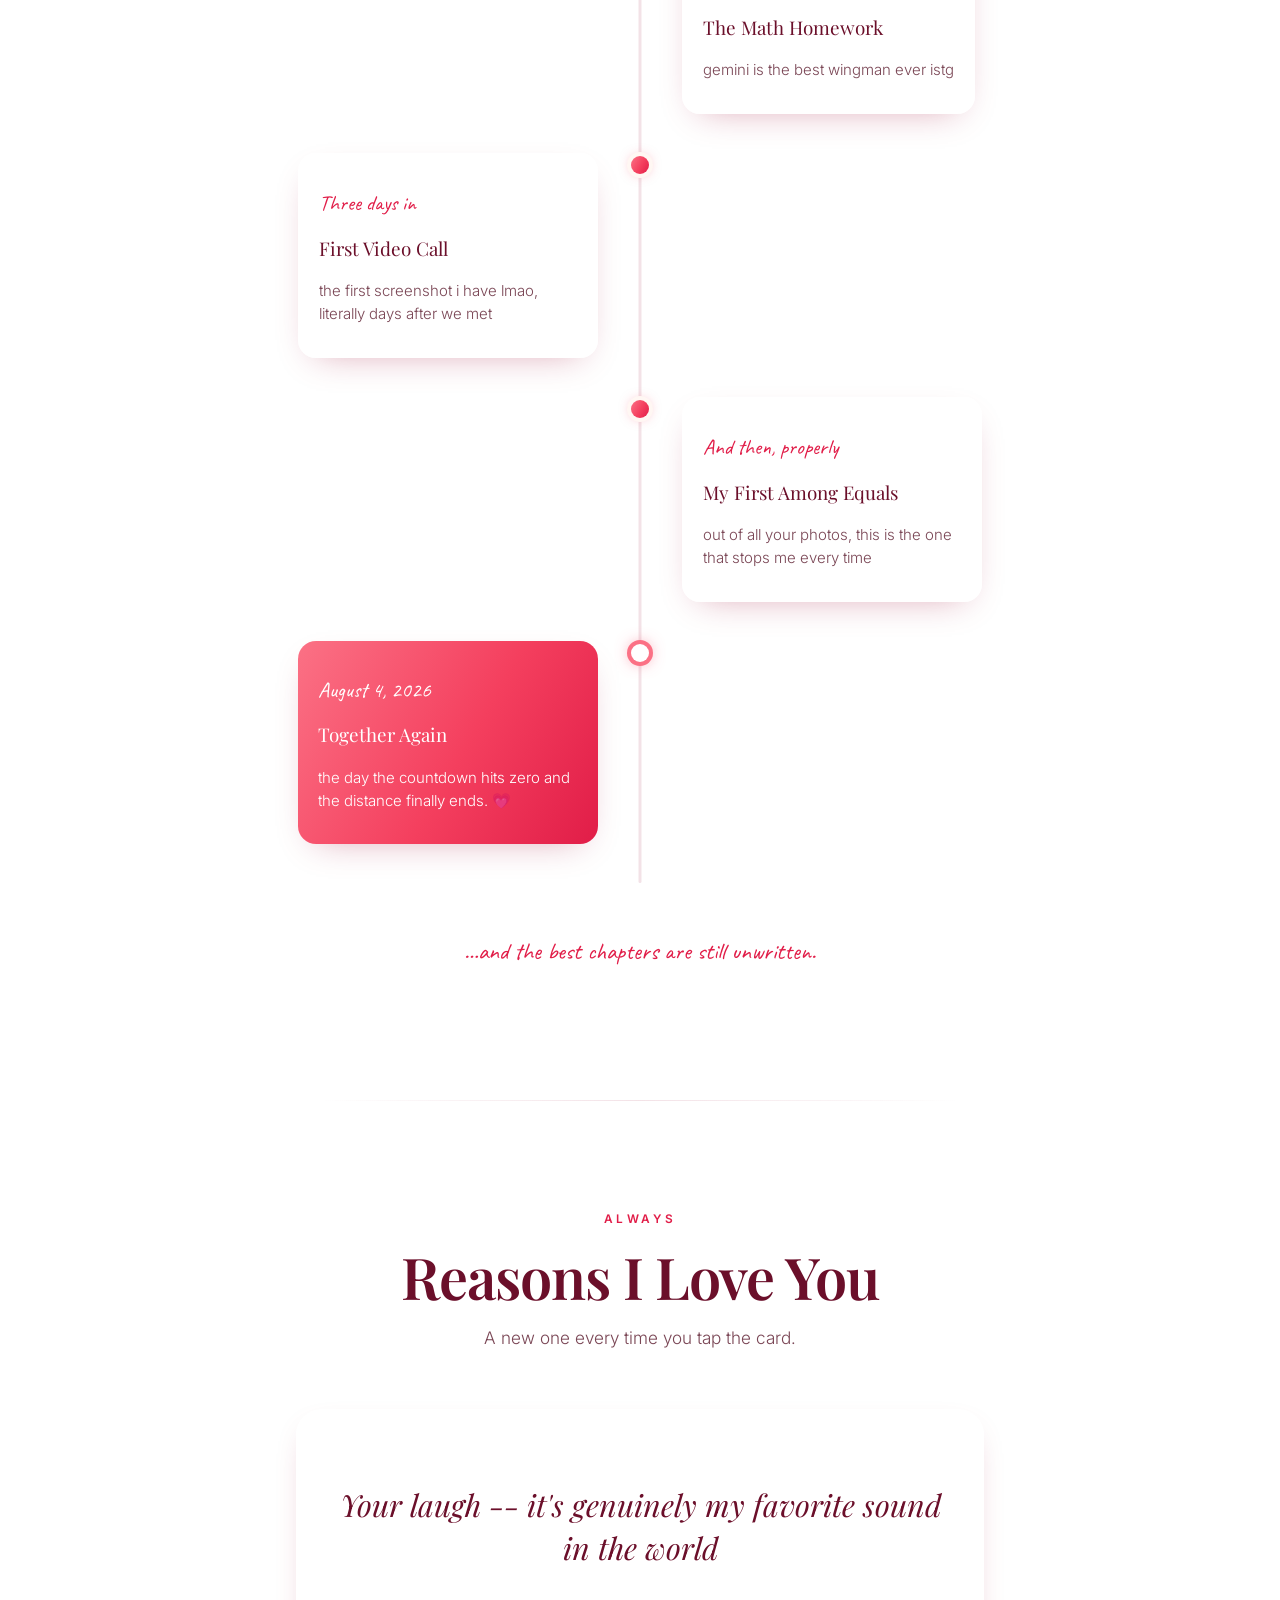
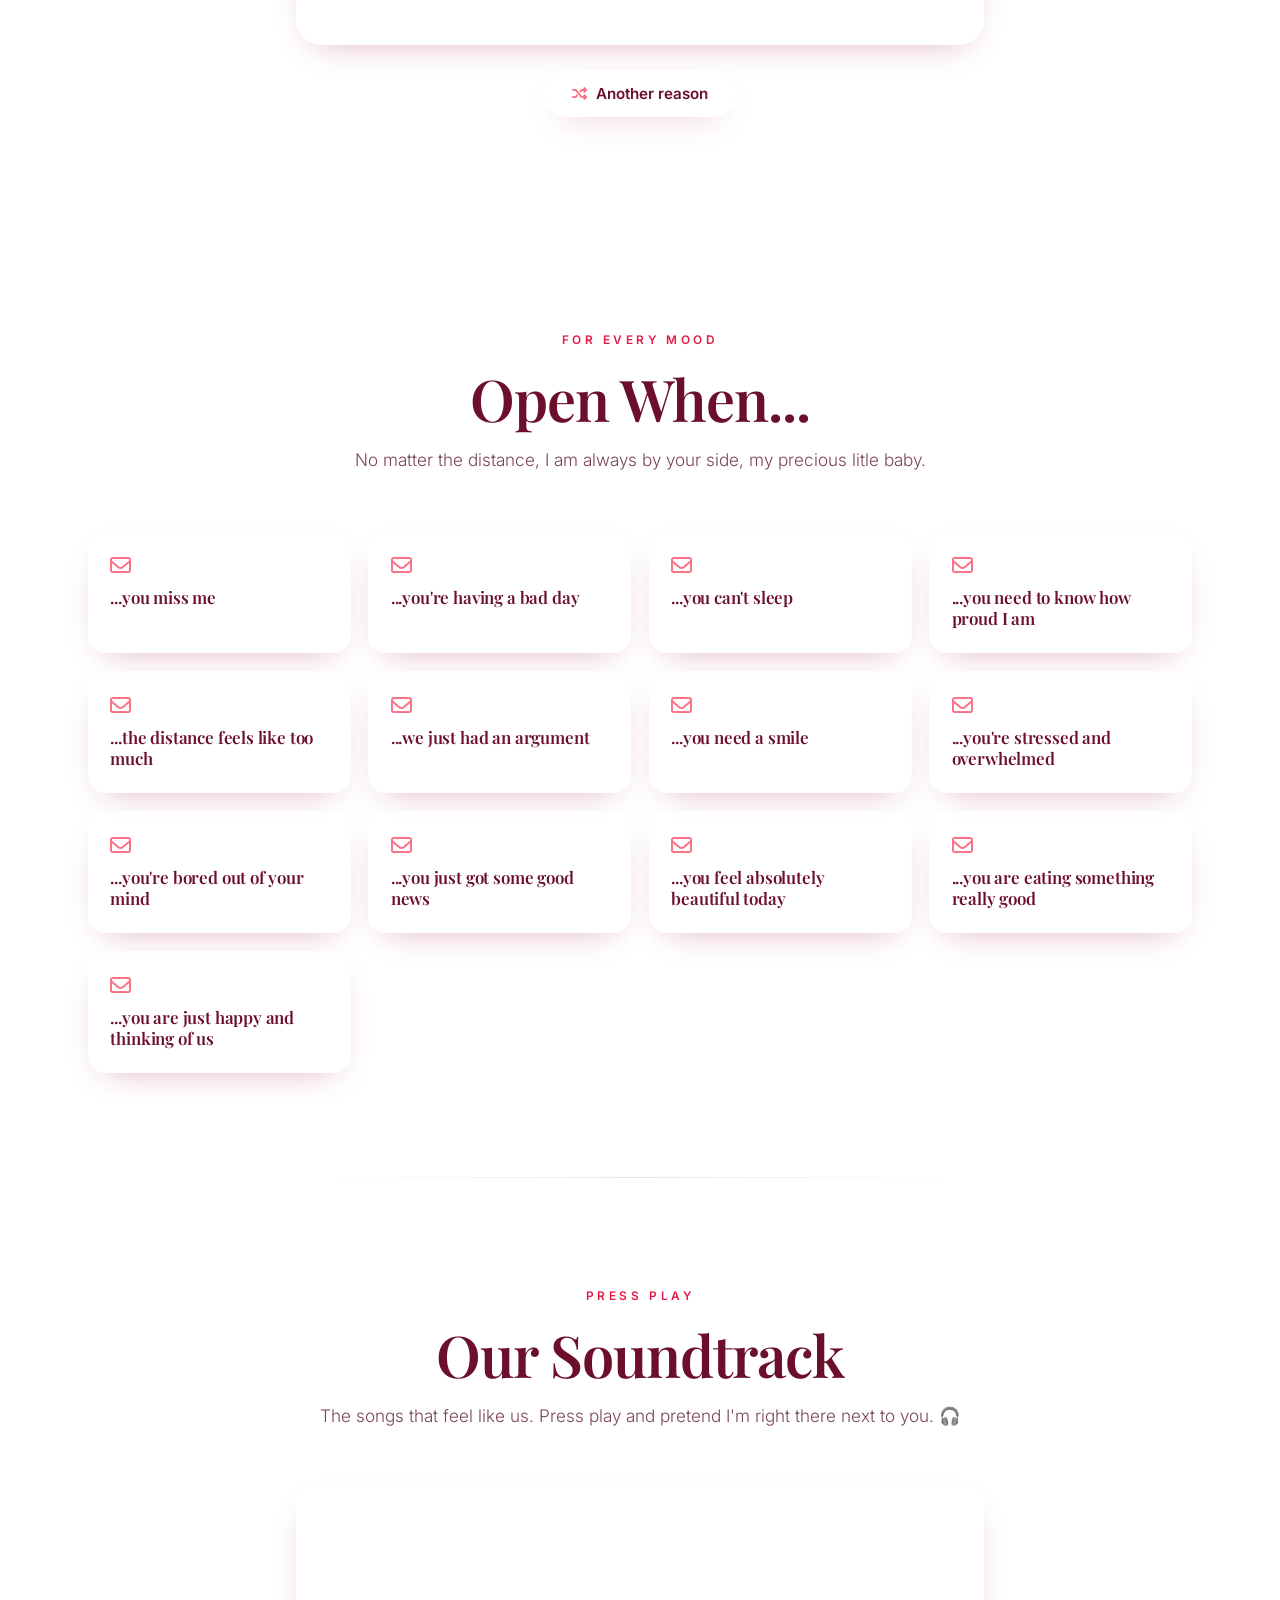
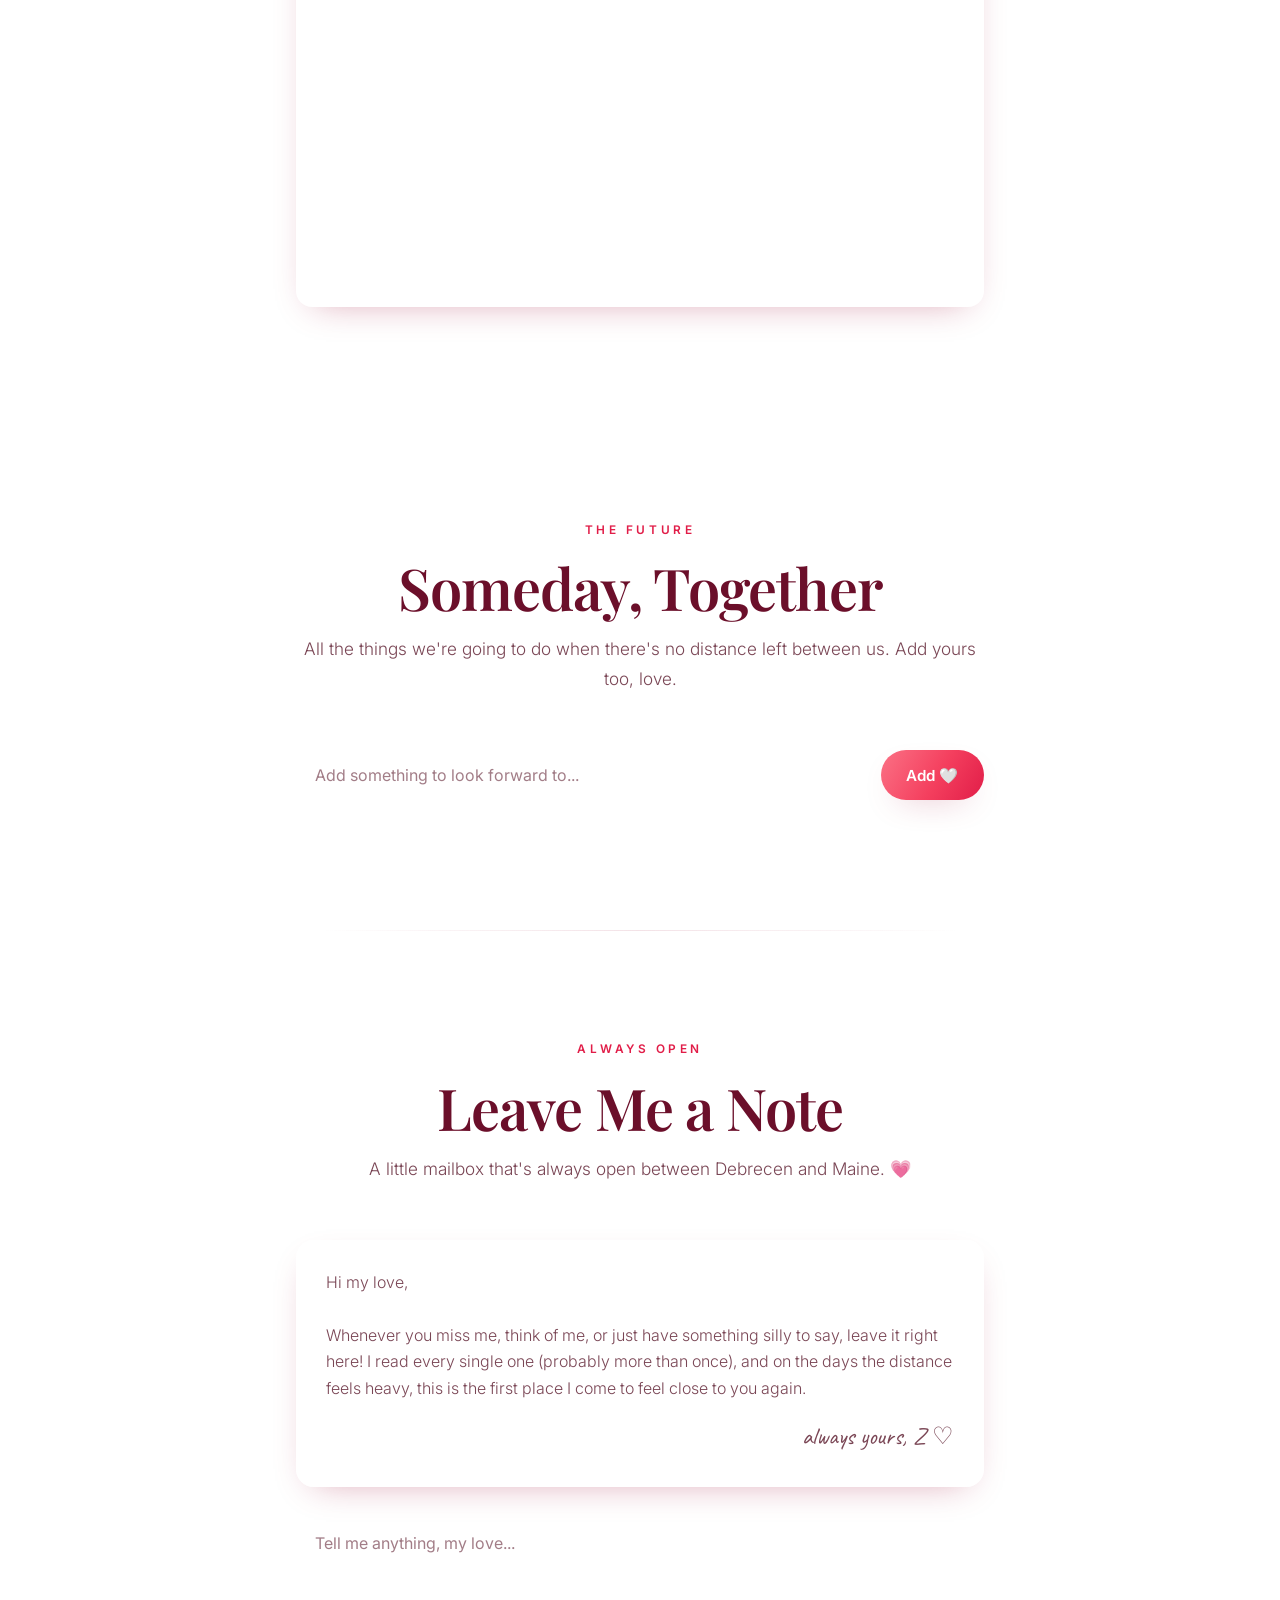
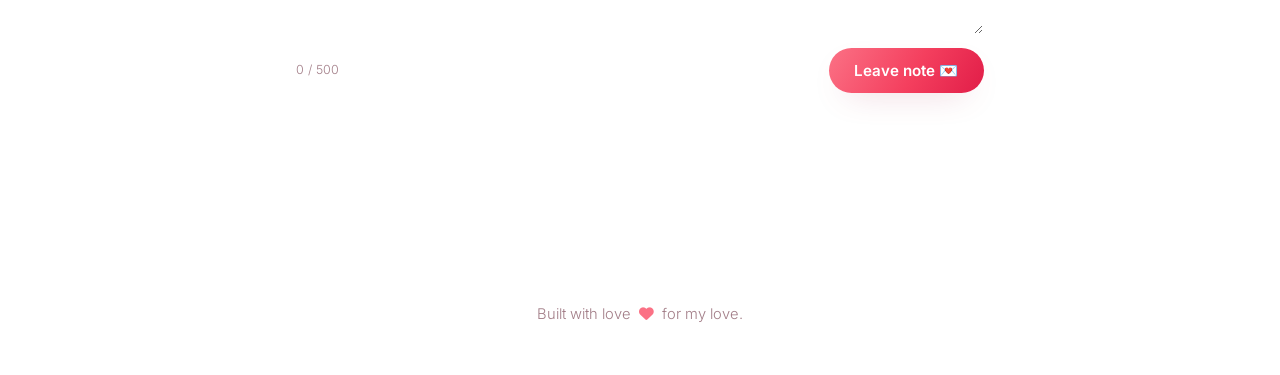
==== commit e1265f04: "Add files via upload" ====
--- a/index.html
+++ b/index.html
@@ -121,7 +121,8 @@
 .hero-title{font-family:'Playfair Display',serif;font-size:clamp(2.9rem,8.5vw,5.6rem);font-weight:600;line-height:1.02;margin:.4rem 0 1rem;background:linear-gradient(100deg,#9f1239,#e11d48,#fb7185,#e11d48,#9f1239);background-size:220% auto;-webkit-background-clip:text;background-clip:text;color:transparent;-webkit-text-fill-color:transparent;animation:hero-shine 8s linear infinite;will-change:transform}
 @keyframes hero-shine{to{background-position:220% center}}
 body.dark .hero-title{background:linear-gradient(100deg,#fbcfe8,#fda4af,#f9a8d4,#fda4af,#fbcfe8);background-size:220% auto;-webkit-background-clip:text;background-clip:text;-webkit-text-fill-color:transparent}
-.hero-sub{font-size:clamp(1.05rem,2.4vw,1.35rem);color:var(--ink-soft);max-width:36rem;margin:0 auto 2.6rem;font-weight:300}
+.hero-sub{font-size:clamp(1.05rem,2.4vw,1.35rem);color:var(--ink);max-width:34rem;margin:0 auto 2.6rem;font-weight:400;display:inline-block;padding:.6rem 1.4rem;border-radius:18px;background:rgba(255,255,255,.55);-webkit-backdrop-filter:blur(10px) saturate(130%);backdrop-filter:blur(10px) saturate(130%);border:1px solid rgba(255,255,255,.6);box-shadow:0 8px 24px rgba(31,38,76,.14)}
+body.dark .hero-sub{color:var(--ink);background:rgba(22,14,34,.5);border-color:rgba(255,255,255,.14);box-shadow:0 8px 24px rgba(0,0,0,.32)}
 .scroll-cue{margin-top:2.6rem;display:inline-flex;flex-direction:column;align-items:center;gap:.35rem;color:var(--ink-faint);font-size:.72rem;letter-spacing:.2em;text-transform:uppercase}
 .scroll-cue i{font-size:1rem;color:var(--rose);animation:bob 2s ease-in-out infinite}
 @keyframes bob{0%,100%{transform:translateY(0)}50%{transform:translateY(6px)}}
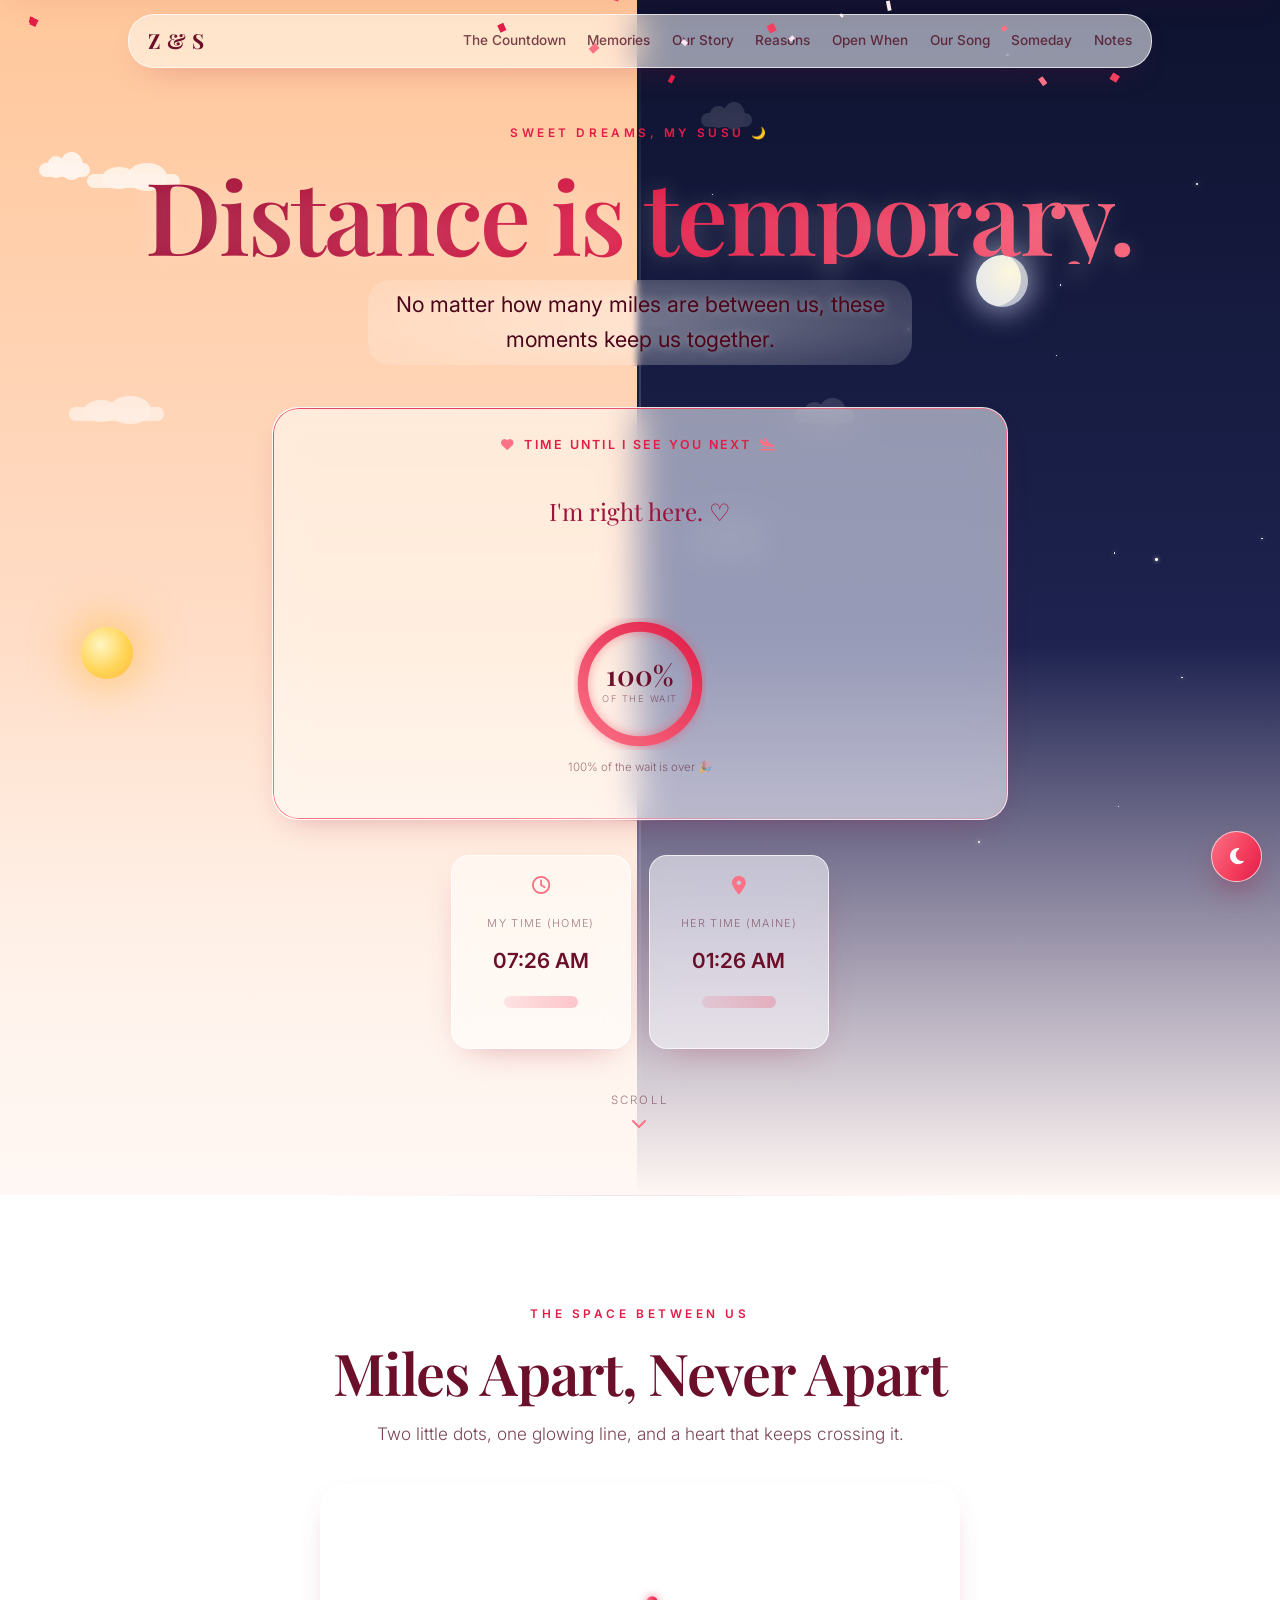
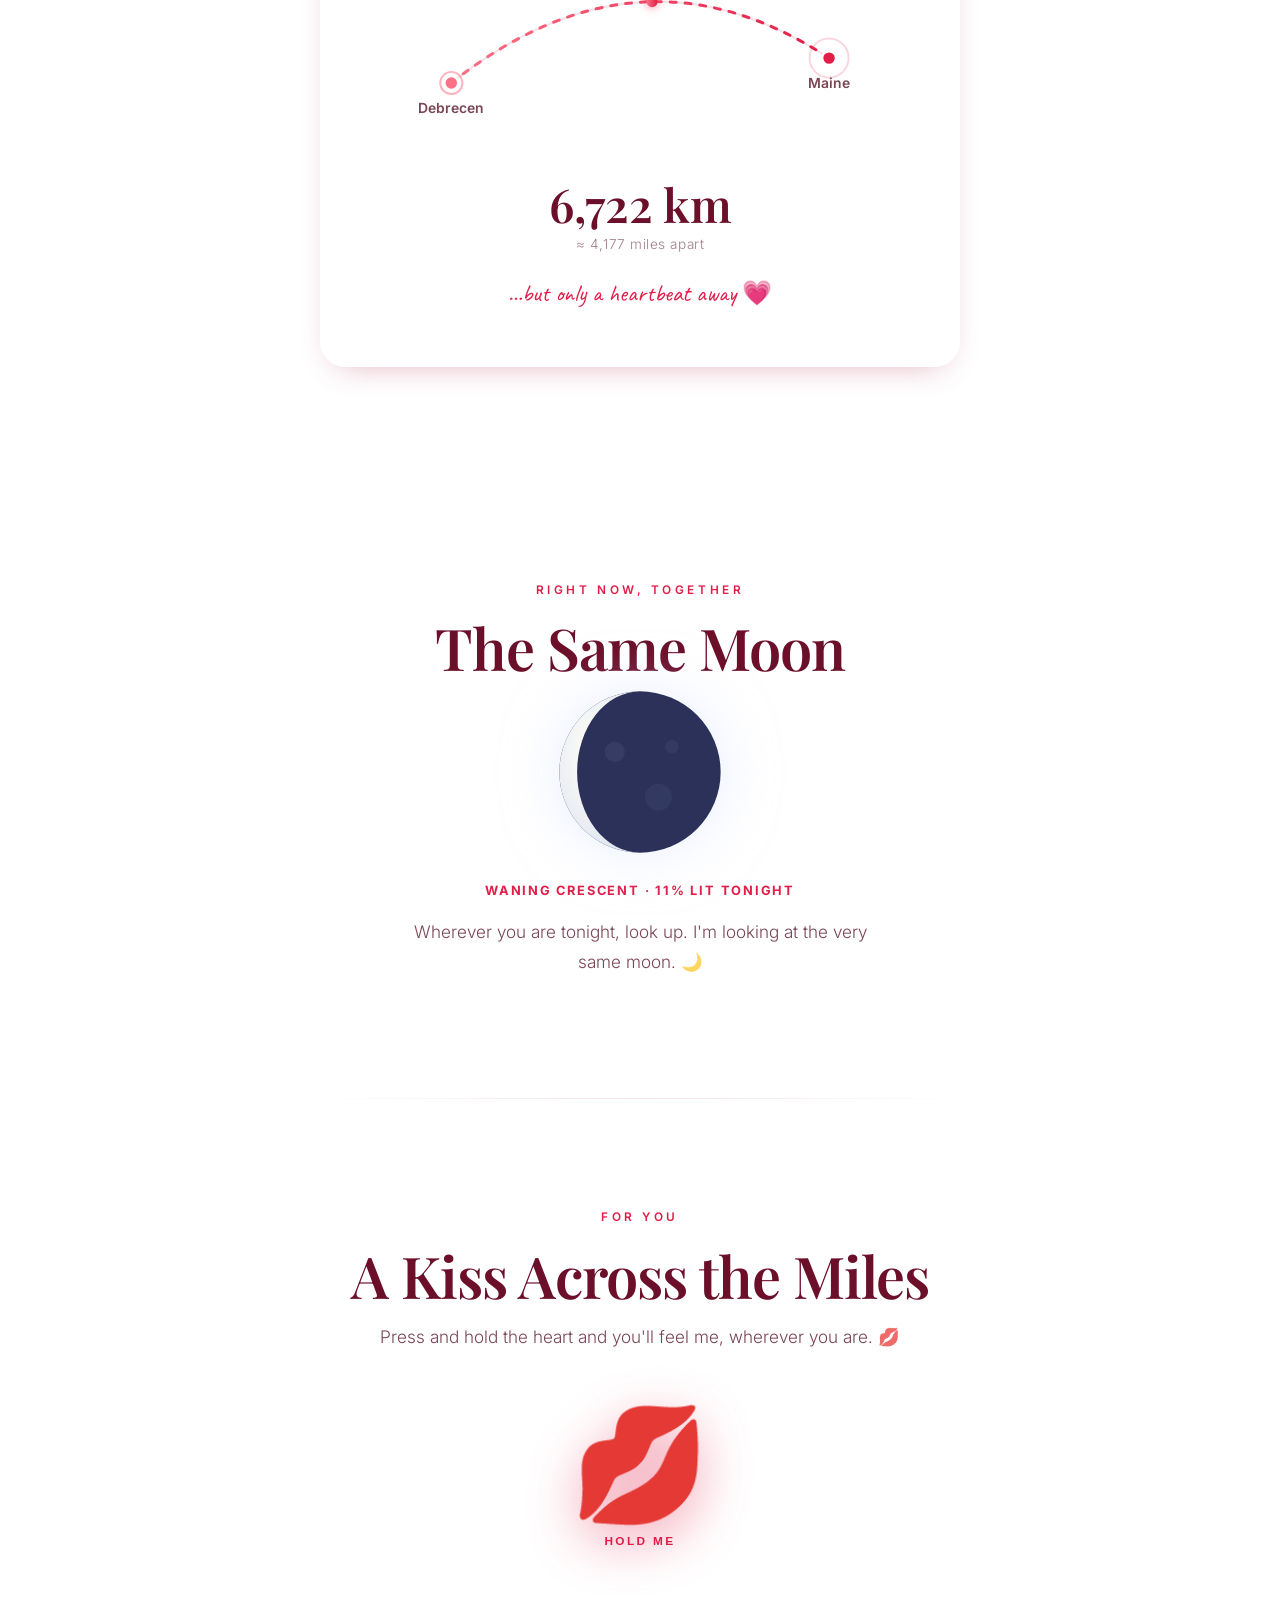
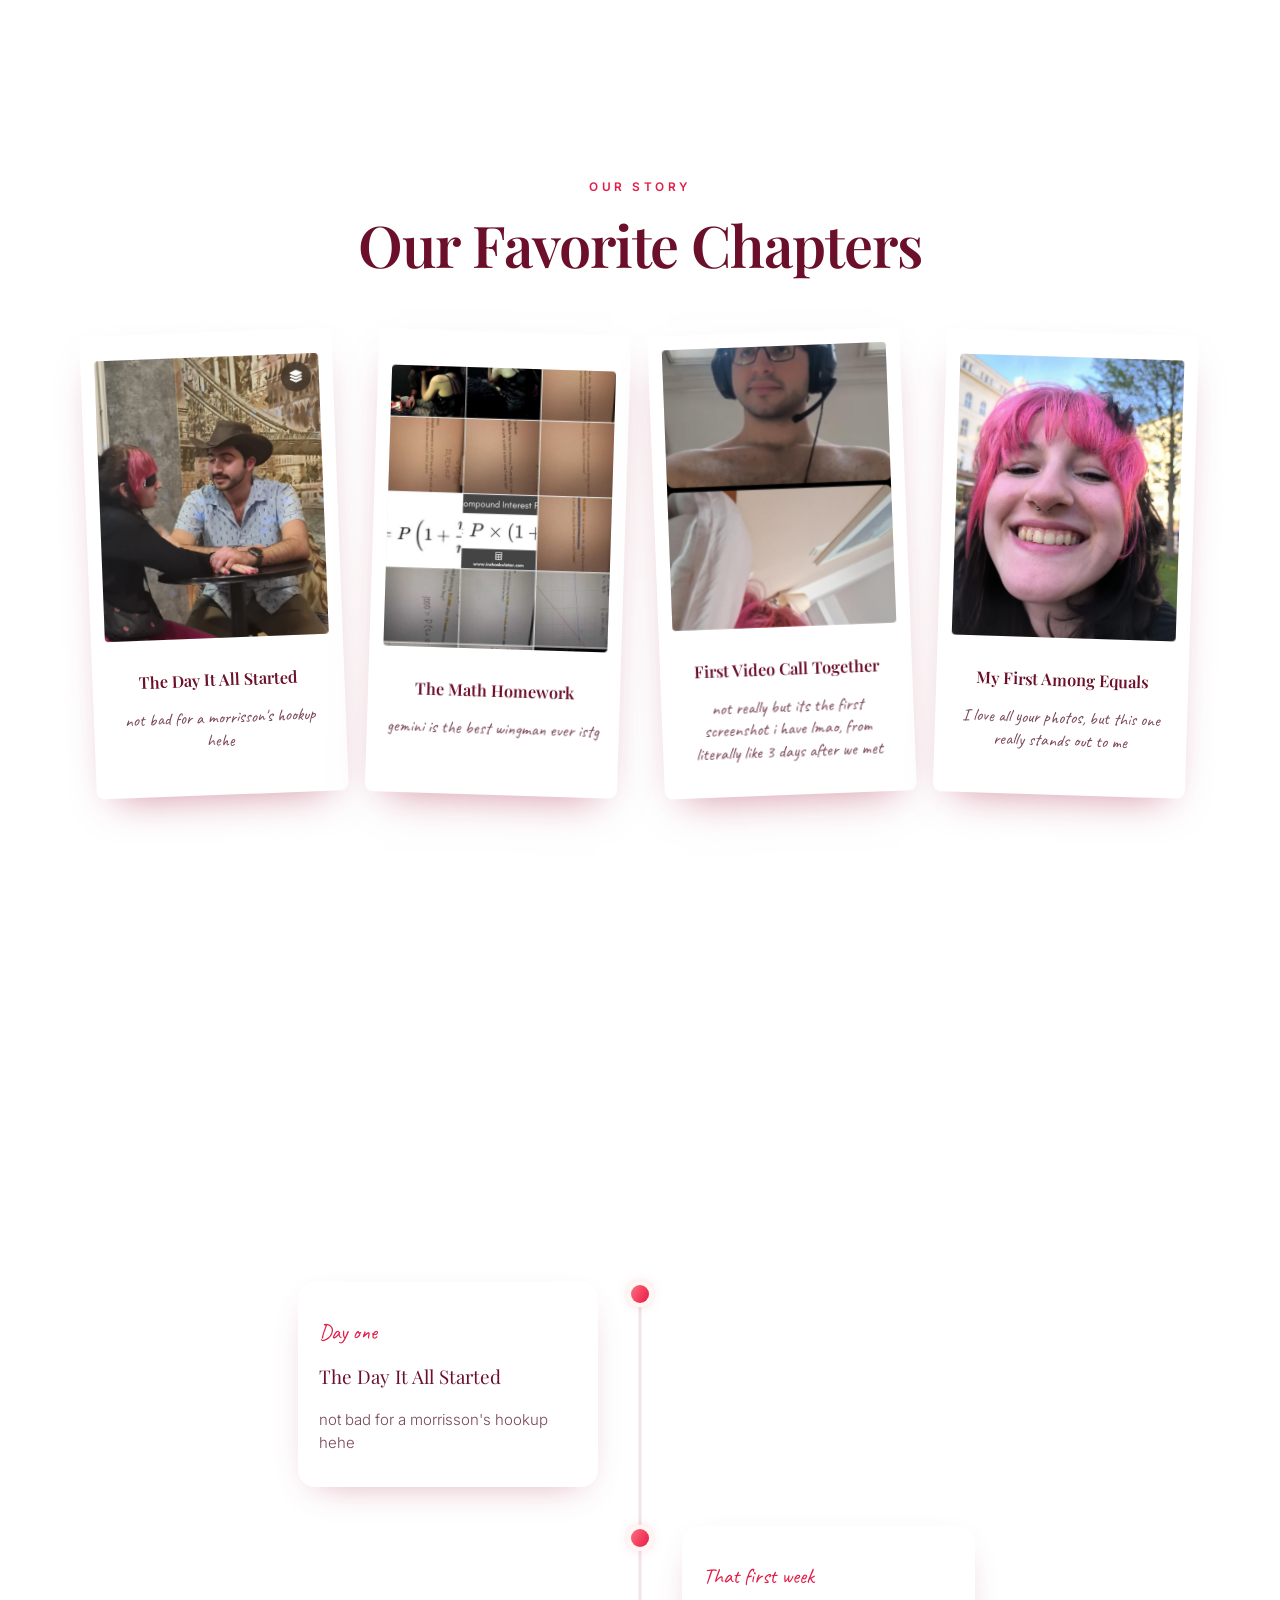
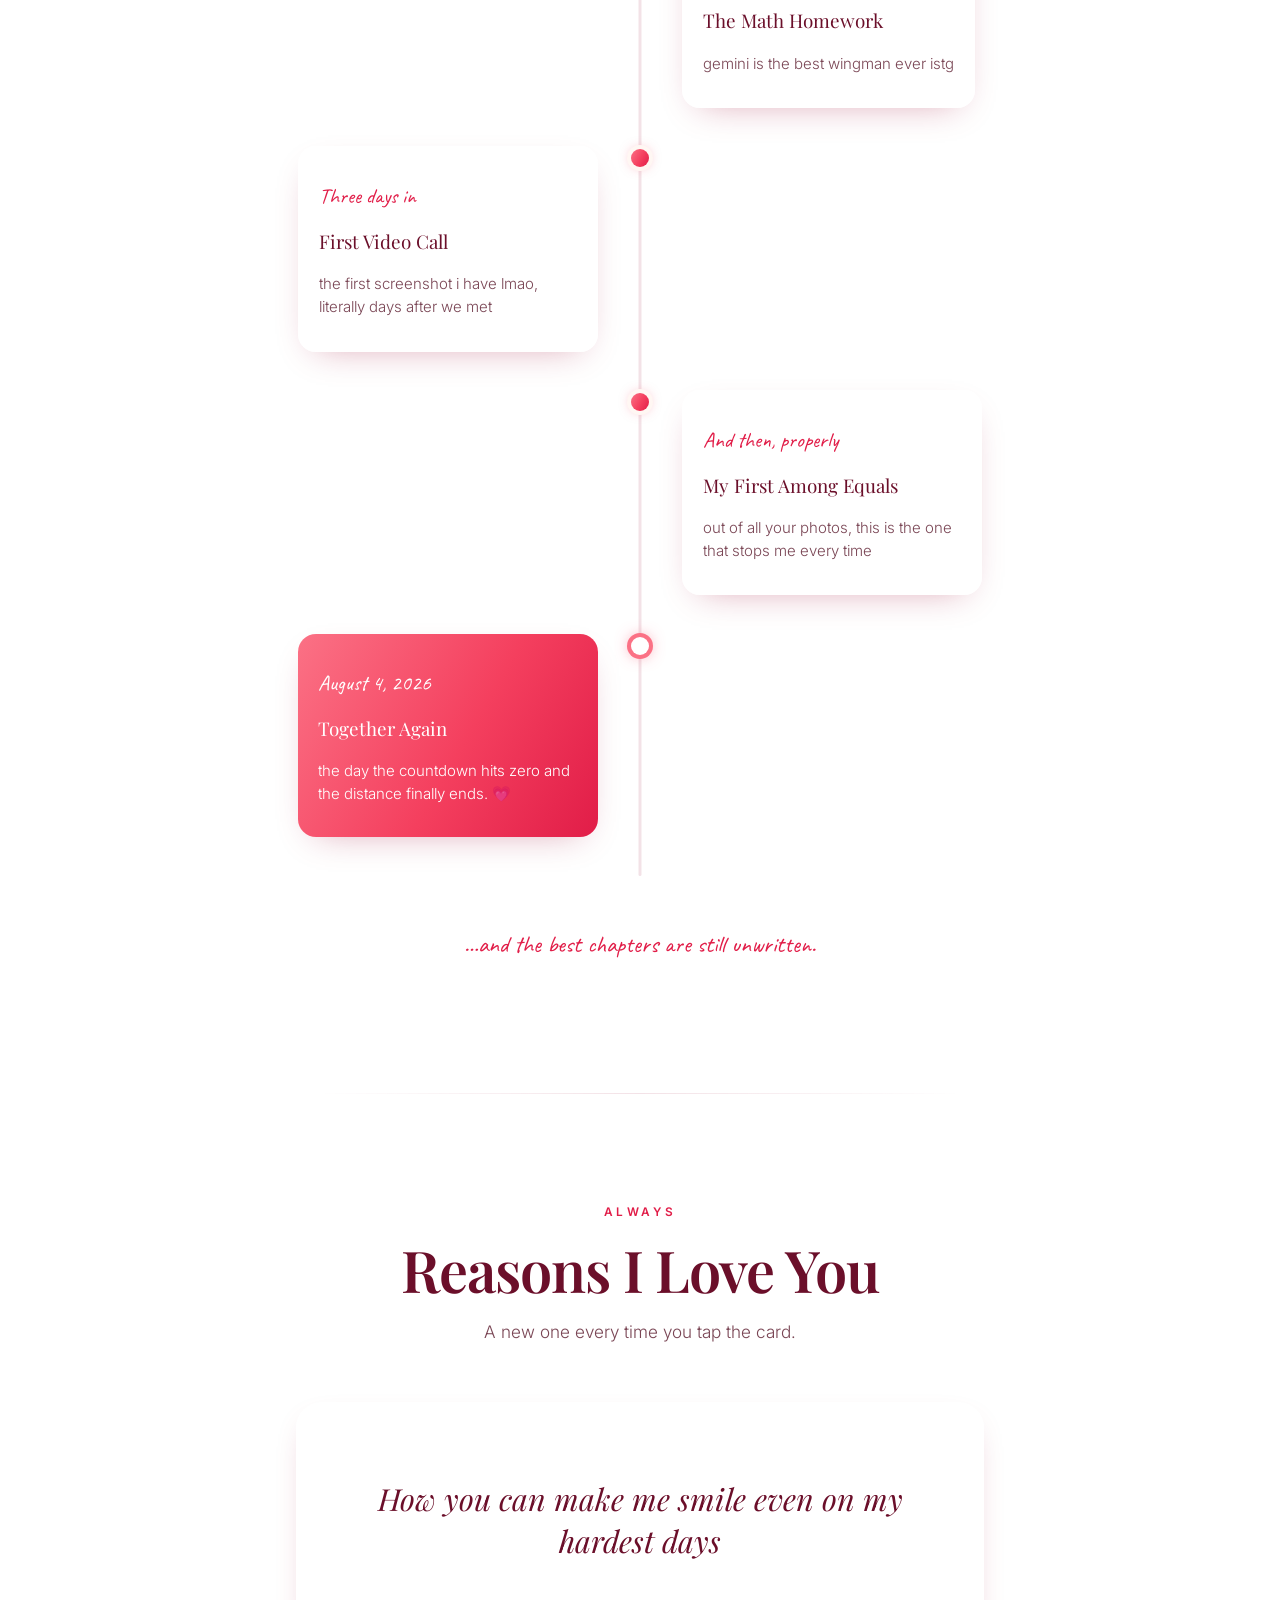
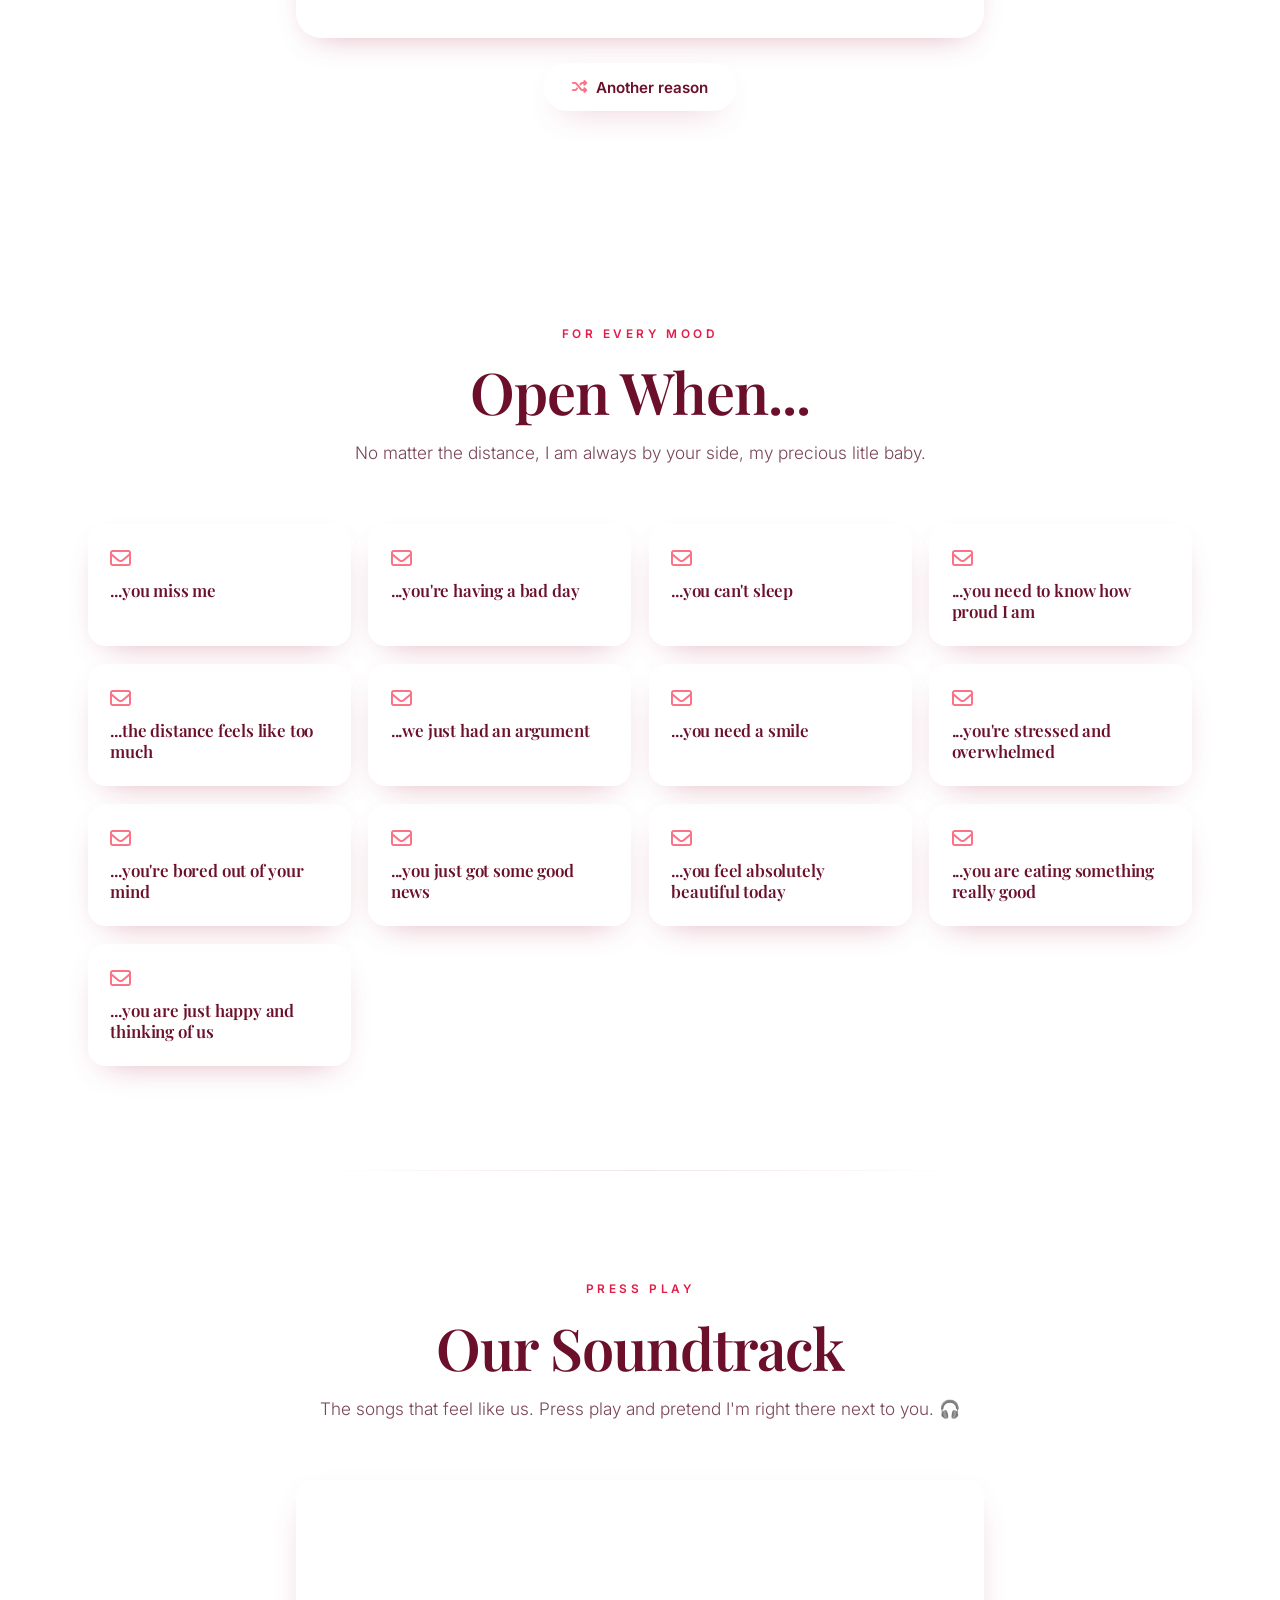
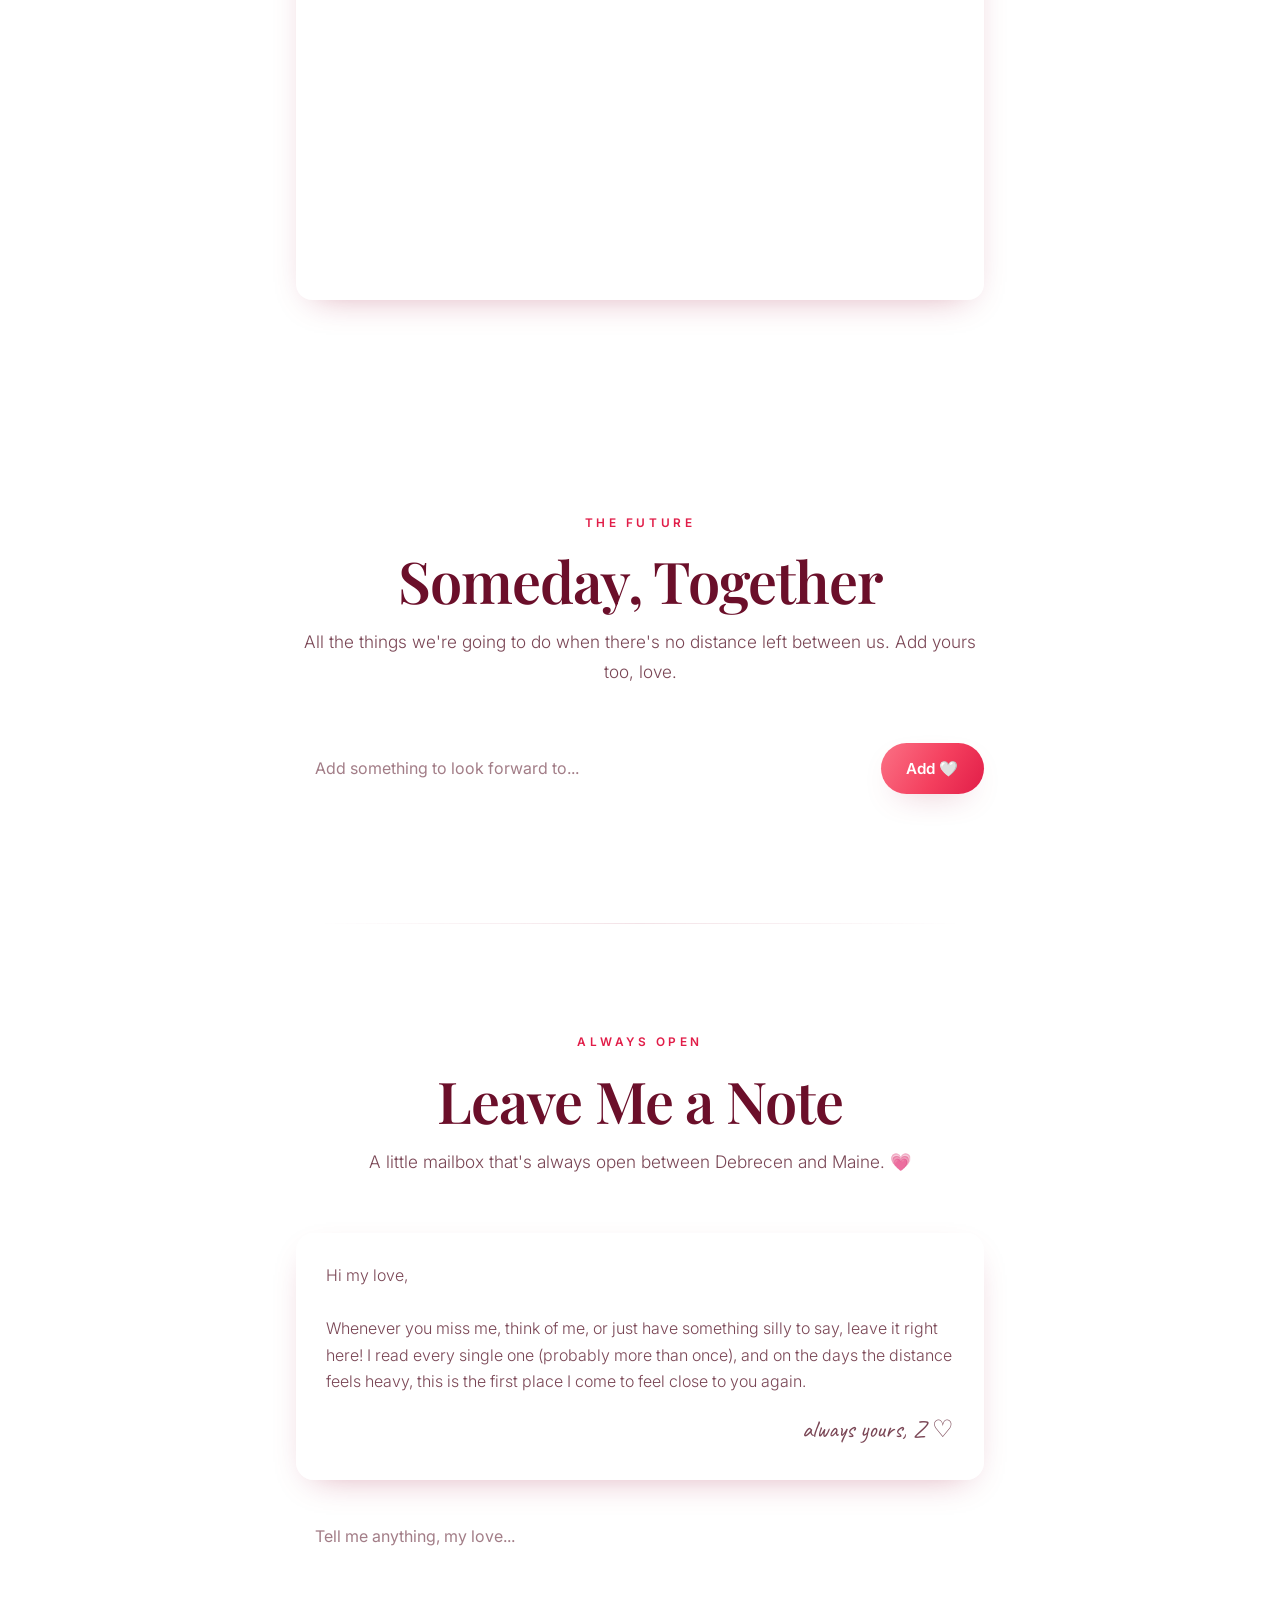
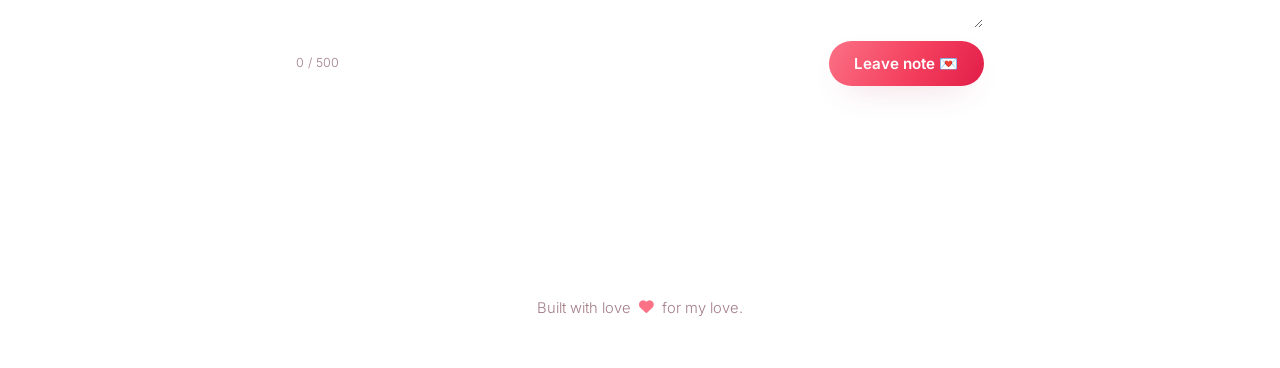
==== commit ccd9f35a: "Add files via upload" ====
--- a/index.html
+++ b/index.html
@@ -121,8 +121,8 @@
 .hero-title{font-family:'Playfair Display',serif;font-size:clamp(2.9rem,8.5vw,5.6rem);font-weight:600;line-height:1.02;margin:.4rem 0 1rem;background:linear-gradient(100deg,#9f1239,#e11d48,#fb7185,#e11d48,#9f1239);background-size:220% auto;-webkit-background-clip:text;background-clip:text;color:transparent;-webkit-text-fill-color:transparent;animation:hero-shine 8s linear infinite;will-change:transform}
 @keyframes hero-shine{to{background-position:220% center}}
 body.dark .hero-title{background:linear-gradient(100deg,#fbcfe8,#fda4af,#f9a8d4,#fda4af,#fbcfe8);background-size:220% auto;-webkit-background-clip:text;background-clip:text;-webkit-text-fill-color:transparent}
-.hero-sub{font-size:clamp(1.05rem,2.4vw,1.35rem);color:var(--ink);max-width:34rem;margin:0 auto 2.6rem;font-weight:400;display:inline-block;padding:.6rem 1.4rem;border-radius:18px;background:rgba(255,255,255,.55);-webkit-backdrop-filter:blur(10px) saturate(130%);backdrop-filter:blur(10px) saturate(130%);border:1px solid rgba(255,255,255,.6);box-shadow:0 8px 24px rgba(31,38,76,.14)}
-body.dark .hero-sub{color:var(--ink);background:rgba(22,14,34,.5);border-color:rgba(255,255,255,.14);box-shadow:0 8px 24px rgba(0,0,0,.32)}
+.hero-sub{font-size:clamp(1.05rem,2.4vw,1.35rem);color:var(--ink);max-width:34rem;margin:0 auto 2.6rem;font-weight:400;display:inline-block;padding:.45rem 1.3rem;border-radius:22px;background:radial-gradient(130% 150% at 50% 50%,rgba(255,255,255,.4),rgba(255,255,255,0) 76%);-webkit-backdrop-filter:blur(3px);backdrop-filter:blur(3px);text-shadow:0 0 10px rgba(255,255,255,.45)}
+body.dark .hero-sub{color:var(--ink);background:radial-gradient(130% 150% at 50% 50%,rgba(18,11,28,.46),rgba(18,11,28,0) 76%);text-shadow:0 1px 10px rgba(0,0,0,.45)}
 .scroll-cue{margin-top:2.6rem;display:inline-flex;flex-direction:column;align-items:center;gap:.35rem;color:var(--ink-faint);font-size:.72rem;letter-spacing:.2em;text-transform:uppercase}
 .scroll-cue i{font-size:1rem;color:var(--rose);animation:bob 2s ease-in-out infinite}
 @keyframes bob{0%,100%{transform:translateY(0)}50%{transform:translateY(6px)}}
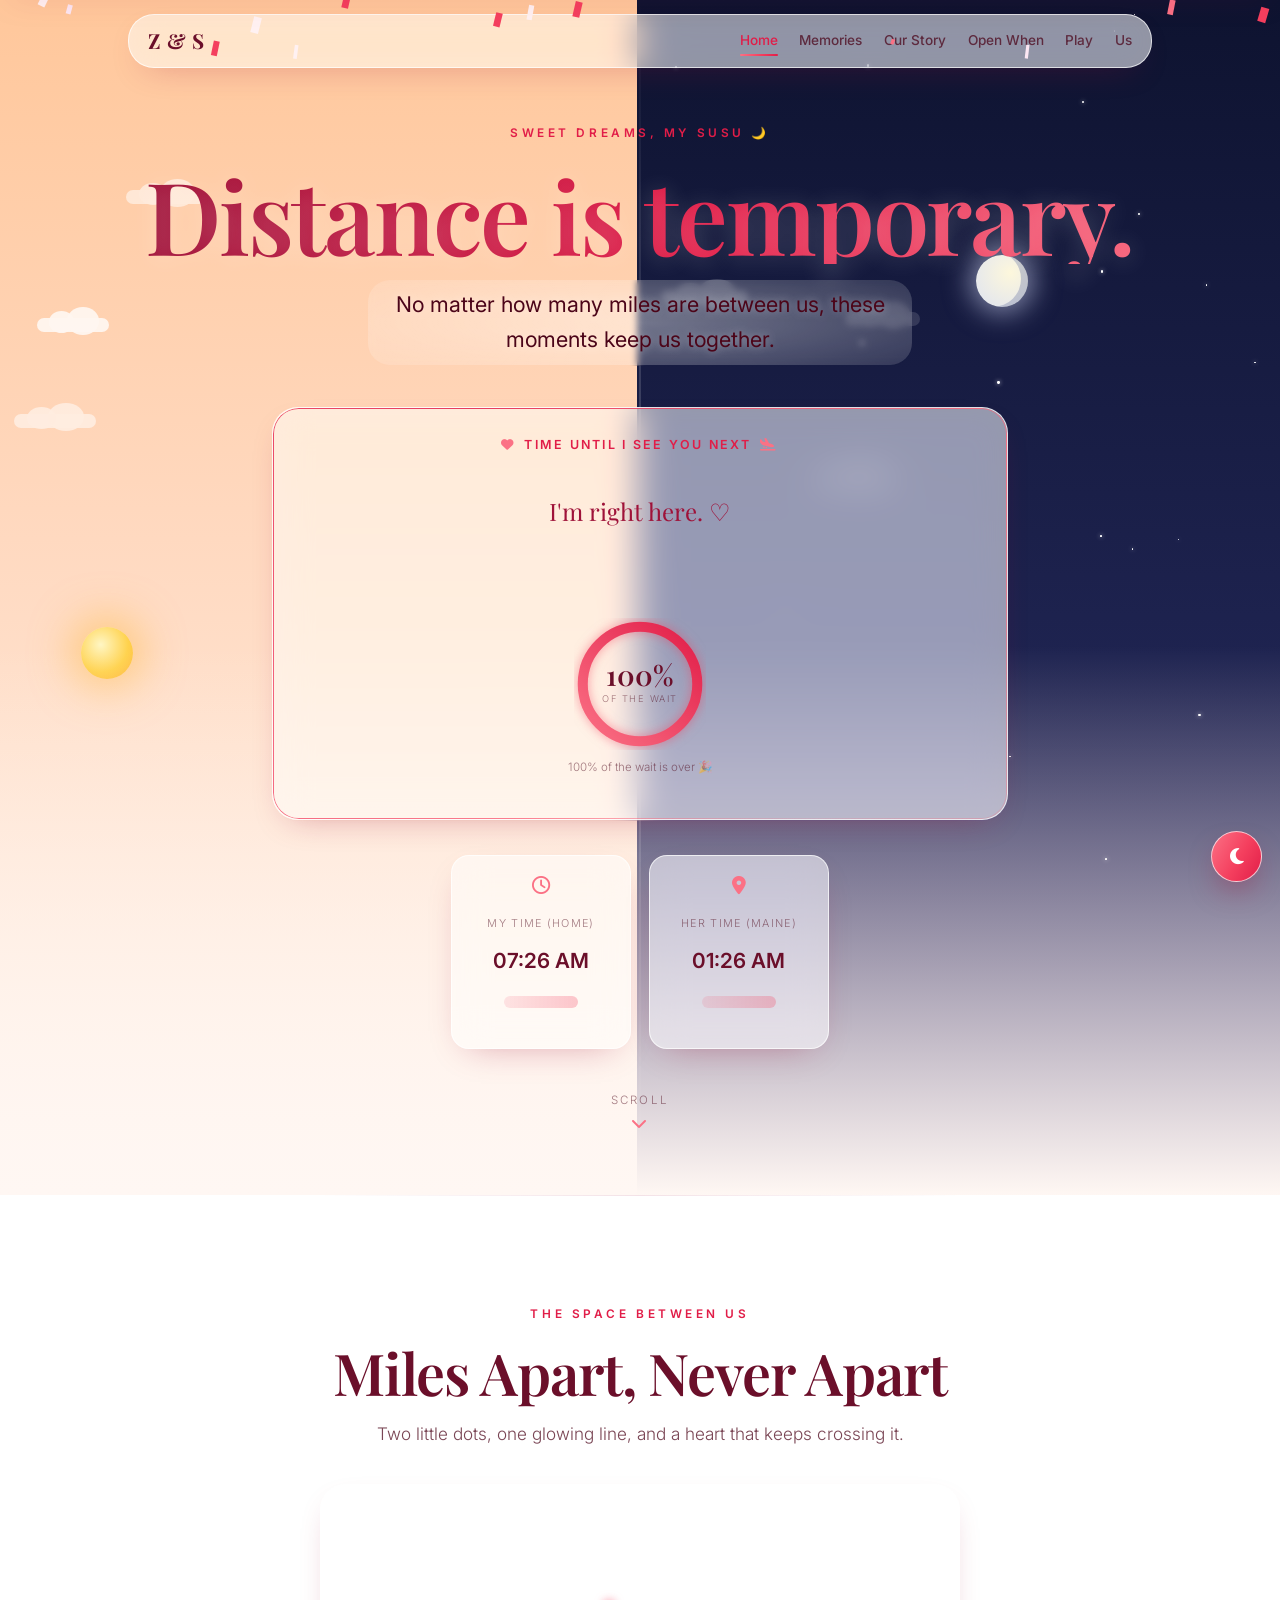
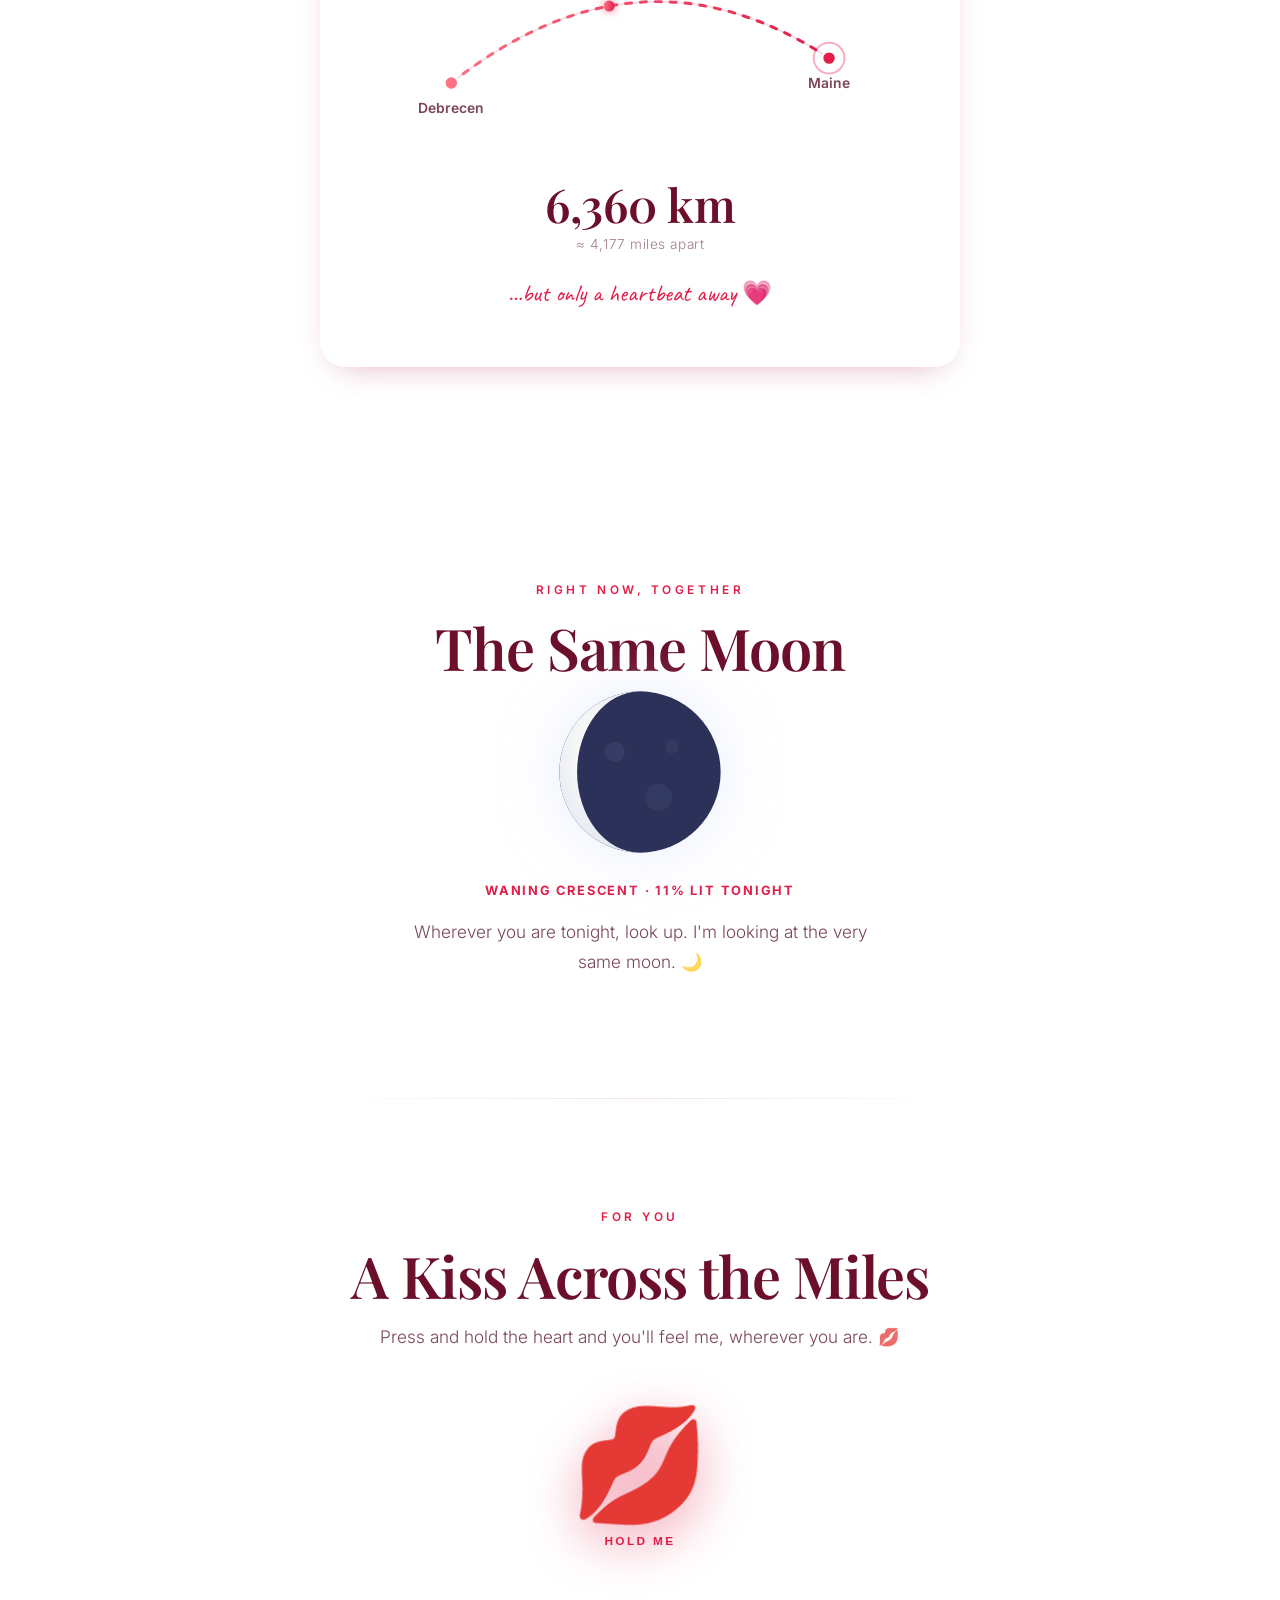
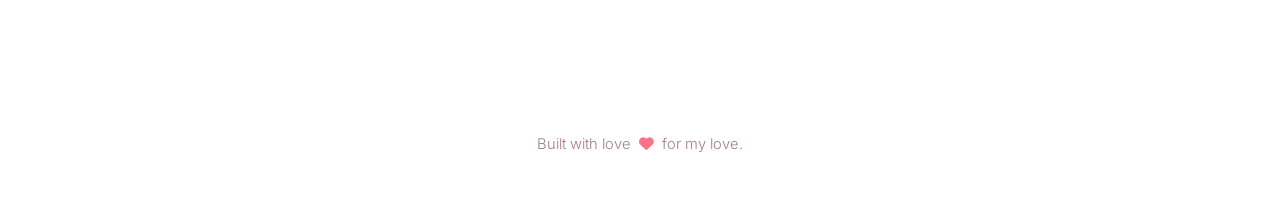
==== commit 1052118c: "Add files via upload" ====
--- a/index.html
+++ b/index.html
@@ -283,6 +283,27 @@
 .reveal{opacity:0;transform:translateY(28px);transition:opacity .85s ease,transform .85s cubic-bezier(.22,1,.36,1)}
 .reveal.visible{opacity:1;transform:none}
 @media(prefers-reduced-motion:reduce){.reveal{opacity:1;transform:none;transition:none}.theme-toggle{animation:none}}
+/* ===================== TABS ===================== */
+.tab-panel{display:none}
+.tab-panel.active{display:block;animation:tab-in .55s cubic-bezier(.22,1,.36,1)}
+@keyframes tab-in{from{opacity:0;transform:translateY(12px)}to{opacity:1;transform:none}}
+@media(prefers-reduced-motion:reduce){.tab-panel.active{animation:none}}
+.nav-link.active{color:var(--rose-deep)}
+.nav-link.active::after{width:100%}
+#menu-toggle,#mobile-menu{display:none!important}
+.tabbar{display:none}
+@media(max-width:820px){
+.nav-links{display:none}
+.tabbar{display:flex;position:fixed;left:.6rem;right:.6rem;bottom:.55rem;z-index:60;justify-content:space-around;align-items:stretch;gap:.1rem;padding:.4rem .25rem;border-radius:22px}
+.tabbar .tb{flex:1;display:flex;flex-direction:column;align-items:center;justify-content:center;gap:.18rem;background:none;border:none;cursor:pointer;color:var(--ink-faint);font-family:'Inter',sans-serif;font-weight:600;font-size:.6rem;letter-spacing:.01em;padding:.34rem .15rem;border-radius:14px;transition:color .2s ease,background .2s ease}
+.tabbar .tb i{font-size:1.08rem;color:inherit}
+.tabbar .tb.active{color:var(--rose-deep);background:var(--panel)}
+body{padding-bottom:5rem}
+}
+.play-soon{padding:2.6rem 1.8rem;border-radius:var(--radius);text-align:center}
+.play-soon-emoji{font-size:2.6rem;margin:0 0 .6rem}
+.play-soon-title{font-family:'Playfair Display',serif;font-size:1.5rem;color:var(--title);margin:0 0 .5rem}
+.play-soon-text{color:var(--ink-soft);font-size:.98rem;margin:0;line-height:1.6}
 /* ===== KISS ===== */
 .kiss-btn{position:relative;display:inline-flex;flex-direction:column;align-items:center;gap:.8rem;border:none;background:transparent;cursor:pointer;padding:1rem;user-select:none;-webkit-user-select:none;-webkit-tap-highlight-color:transparent;touch-action:none}
 .kiss-emoji{font-size:clamp(4rem,16vw,7rem);line-height:1;filter:drop-shadow(0 16px 26px rgba(225,29,72,.4));transition:transform .25s ease}
@@ -429,16 +450,14 @@
 <nav class='nav'>
 <div class='navbar glass-panel'>
 <div class='navbar-row'>
-<a href='#countdown-section' class='brand'>Z &amp; S</a>
+<a href='#home' class='brand' data-tab='home'>Z &amp; S</a>
 <div class='nav-links'>
-<a class='nav-link' href='#countdown-section'>The Countdown</a>
-<a class='nav-link' href='#gallery-section'>Memories</a>
-<a class='nav-link' href='#story-section'>Our Story</a>
-<a class='nav-link' href='#reasons-section'>Reasons</a>
-<a class='nav-link' href='#letters-section'>Open When</a>
-<a class='nav-link' href='#playlist-section'>Our Song</a>
-<a class='nav-link' href='#bucket-section'>Someday</a>
-<a class='nav-link' href='#guestbook-section'>Notes</a>
+<a class='nav-link' href='#home' data-tab='home'>Home</a>
+<a class='nav-link' href='#memories' data-tab='memories'>Memories</a>
+<a class='nav-link' href='#story' data-tab='story'>Our Story</a>
+<a class='nav-link' href='#letters' data-tab='letters'>Open When</a>
+<a class='nav-link' href='#play' data-tab='play'>Play</a>
+<a class='nav-link' href='#us' data-tab='us'>Us</a>
 </div>
 <button id='menu-toggle' type='button' aria-label='Open menu' aria-expanded='false'><i id='menu-icon' class='fa-solid fa-bars' aria-hidden='true'></i></button>
 </div>
@@ -456,6 +475,16 @@
 </div>
 </div>
 </nav>
+<nav class='tabbar glass-panel' aria-label='Sections'>
+<button class='tb' type='button' data-tab='home'><i class='fa-solid fa-house' aria-hidden='true'></i><span>Home</span></button>
+<button class='tb' type='button' data-tab='memories'><i class='fa-regular fa-images' aria-hidden='true'></i><span>Photos</span></button>
+<button class='tb' type='button' data-tab='story'><i class='fa-solid fa-heart' aria-hidden='true'></i><span>Story</span></button>
+<button class='tb' type='button' data-tab='letters'><i class='fa-regular fa-envelope' aria-hidden='true'></i><span>Letters</span></button>
+<button class='tb' type='button' data-tab='play'><i class='fa-solid fa-gamepad' aria-hidden='true'></i><span>Play</span></button>
+<button class='tb' type='button' data-tab='us'><i class='fa-solid fa-star' aria-hidden='true'></i><span>Us</span></button>
+</nav>
+<main id='tab-root'>
+<div class='tab-panel active' id='panel-home' data-tab='home' role='tabpanel'>
 <header id='countdown-section' class='hero'>
 <div class='sky' aria-hidden='true'>
 <div class='sky-half sky-home s-day'><div class='sky-clouds'></div><div class='sky-stars'></div><div class='celestial sun'></div></div>
@@ -591,6 +620,8 @@
 </button>
 </div>
 </section>
+</div>
+<div class='tab-panel' id='panel-memories' data-tab='memories' role='tabpanel' hidden>
 <section id='gallery-section' class='section'>
 <div class='wrap'>
 <div class='sec-head'>
@@ -629,6 +660,8 @@
 </div>
 </div>
 </section>
+</div>
+<div class='tab-panel' id='panel-story' data-tab='story' role='tabpanel' hidden>
 <section id='story-section' class='section'>
 <div class='wrap'>
 <div class='sec-head'>
@@ -661,6 +694,8 @@
 </div>
 </div>
 </section>
+</div>
+<div class='tab-panel' id='panel-letters' data-tab='letters' role='tabpanel' hidden>
 <section id='letters-section' class='section'>
 <div class='wrap'>
 <div class='sec-head'>
@@ -685,6 +720,7 @@
 </div>
 </div>
 </section>
+</div>
 <div id='letter-modal' class='letter-modal hidden opacity-0' role='dialog' aria-modal='true' aria-labelledby='modal-title'>
 <div class='letter-card scale-95' id='letter-content'>
 <button class='letter-close' onclick="closeLetter()" aria-label='Close letter'><i class='fa-solid fa-xmark' aria-hidden='true'></i></button>
@@ -699,6 +735,21 @@
 <button id='lightbox-next' class='lightbox-btn' onclick="event.stopPropagation(); stepPhoto(1)" aria-label='Next photo'><i class='fa-solid fa-chevron-right' aria-hidden='true'></i></button>
 <span id='lightbox-counter'></span>
 </div>
+<div class='tab-panel' id='panel-play' data-tab='play' role='tabpanel' hidden>
+<section class='section'>
+<div class='wrap narrow' style='text-align:center'>
+<span class='kicker reveal'>Coming to life</span>
+<h2 class='sec-title reveal'>The Playground</h2>
+<p class='sec-sub reveal' style='transition-delay:.1s;margin-bottom:2.4rem'>This is where our games and little surprises will live. Building them one by one, just for us. 🎮</p>
+<div class='play-soon glass-panel reveal' style='transition-delay:.15s'>
+<p class='play-soon-emoji'>🌟</p>
+<p class='play-soon-title'>Games are on their way</p>
+<p class='play-soon-text'>Memory match, a how-well-do-you-know-me quiz, a love-themed word game, and the star map of the night we met. Coming next.</p>
+</div>
+</div>
+</section>
+</div>
+<div class='tab-panel' id='panel-us' data-tab='us' role='tabpanel' hidden>
 <section id='playlist-section' class='section alt'>
 <div class='wrap narrow'>
 <div class='sec-head'>
@@ -746,7 +797,31 @@
 <div id='gb-wall' class='gb-wall reveal' style='transition-delay:.2s'></div>
 </div>
 </section>
+</div>
+</main>
 <footer class='site-footer'><p>Built with love<i class='fa-solid fa-heart ft-heart' aria-hidden='true'></i>for my love.</p></footer>
+<script>
+/* ===================== TAB ROUTER ===================== */
+(function(){
+var TABS=['home','memories','story','letters','play','us'];
+var panels={};
+TABS.forEach(function(t){ panels[t]=document.getElementById('panel-'+t); });
+function revealIn(panel){ if(!panel)return; requestAnimationFrame(function(){ panel.querySelectorAll('.reveal').forEach(function(el){ el.classList.add('visible'); }); }); }
+function showTab(name,push){
+if(TABS.indexOf(name)<0) name='home';
+TABS.forEach(function(t){ var p=panels[t]; if(!p)return; var on=(t===name); p.classList.toggle('active',on); if(on){ p.removeAttribute('hidden'); } else { p.setAttribute('hidden',''); } });
+document.querySelectorAll('[data-tab]').forEach(function(el){ el.classList.toggle('active', el.getAttribute('data-tab')===name); });
+revealIn(panels[name]);
+window.scrollTo({top:0,left:0,behavior:'auto'});
+setTimeout(function(){ window.dispatchEvent(new Event('scroll')); window.dispatchEvent(new Event('resize')); },60);
+if(push){ try{ history.replaceState(null,'','#'+name); }catch(e){ try{location.hash=name;}catch(_){} } }
+}
+document.addEventListener('click',function(e){ var trg=e.target.closest && e.target.closest('[data-tab]'); if(!trg)return; e.preventDefault(); showTab(trg.getAttribute('data-tab'),true); });
+window.addEventListener('hashchange',function(){ showTab((location.hash||'').replace('#',''),false); });
+var initial=(location.hash||'').replace('#','');
+showTab(TABS.indexOf(initial)>=0?initial:'home',false);
+})();
+</script>
 </div>
 <script>
 // ── CONFIG (edit these in one place) ──
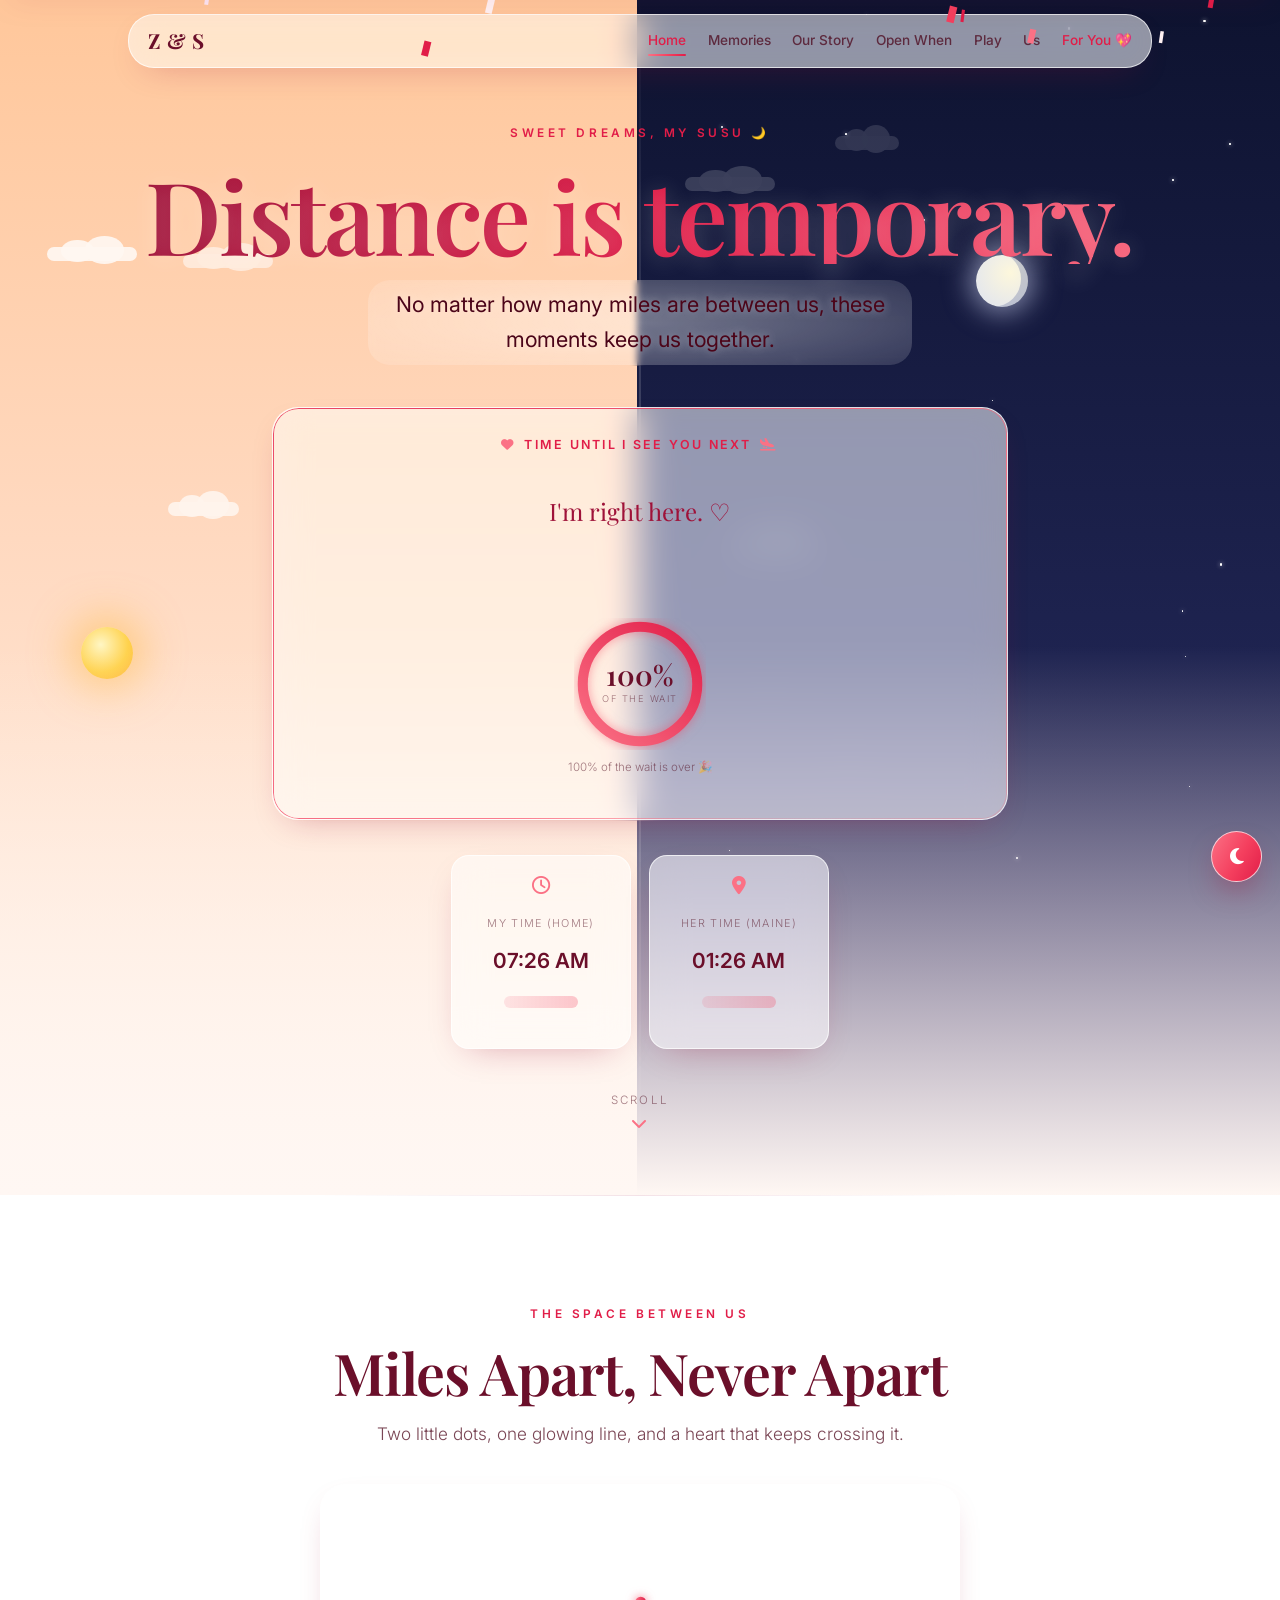
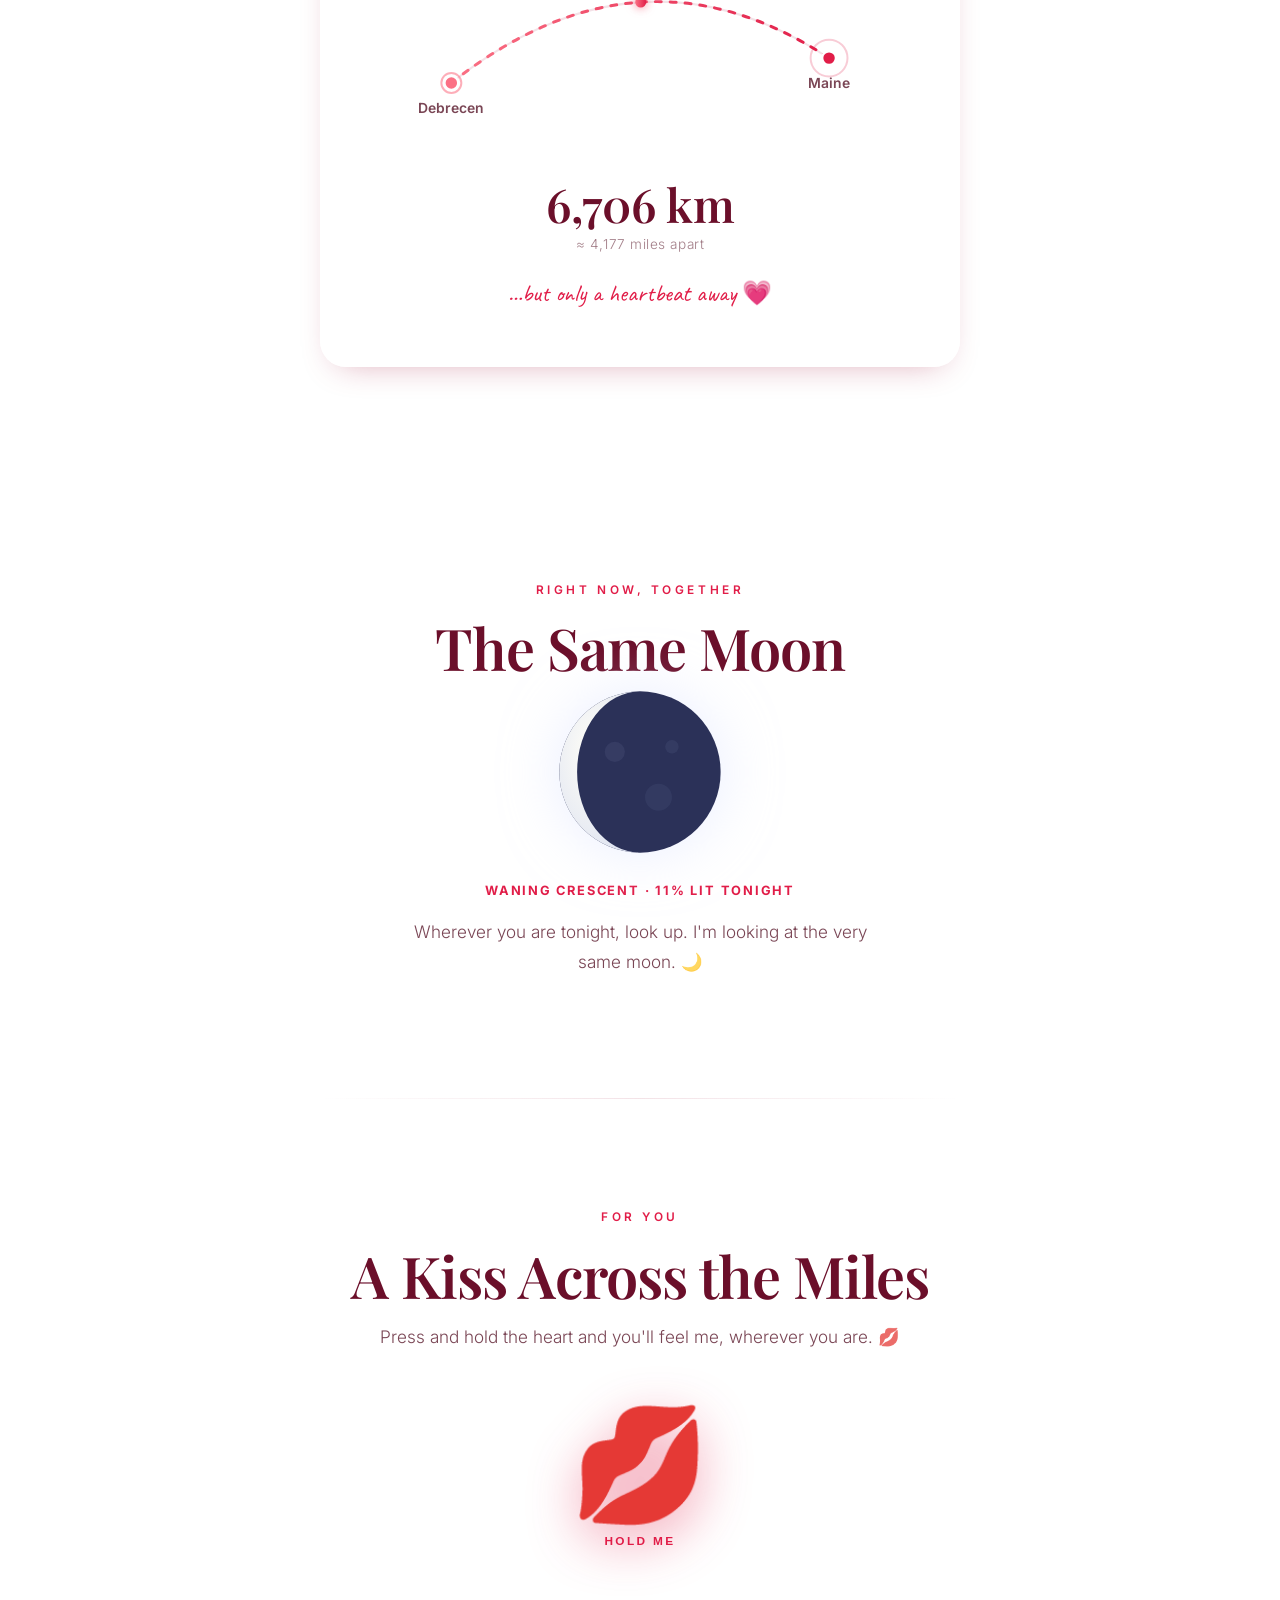
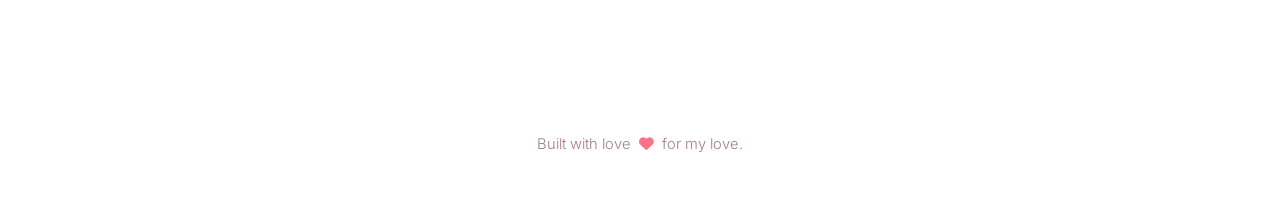
==== commit c2940b1d: "Add files via upload" ====
--- a/index.html
+++ b/index.html
@@ -458,6 +458,7 @@
 <a class='nav-link' href='#letters' data-tab='letters'>Open When</a>
 <a class='nav-link' href='#play' data-tab='play'>Play</a>
 <a class='nav-link' href='#us' data-tab='us'>Us</a>
+<a class='nav-link' href='for-you.html' style='color:var(--rose-deep)'>For You &#128150;</a>
 </div>
 <button id='menu-toggle' type='button' aria-label='Open menu' aria-expanded='false'><i id='menu-icon' class='fa-solid fa-bars' aria-hidden='true'></i></button>
 </div>
@@ -471,6 +472,7 @@
 <a class='nav-link' href='#playlist-section'>Our Song</a>
 <a class='nav-link' href='#bucket-section'>Someday</a>
 <a class='nav-link' href='#guestbook-section'>Notes</a>
+<a class='nav-link' href='for-you.html' style='color:var(--rose-deep)'>For You &#128150;</a>
 </div>
 </div>
 </div>
